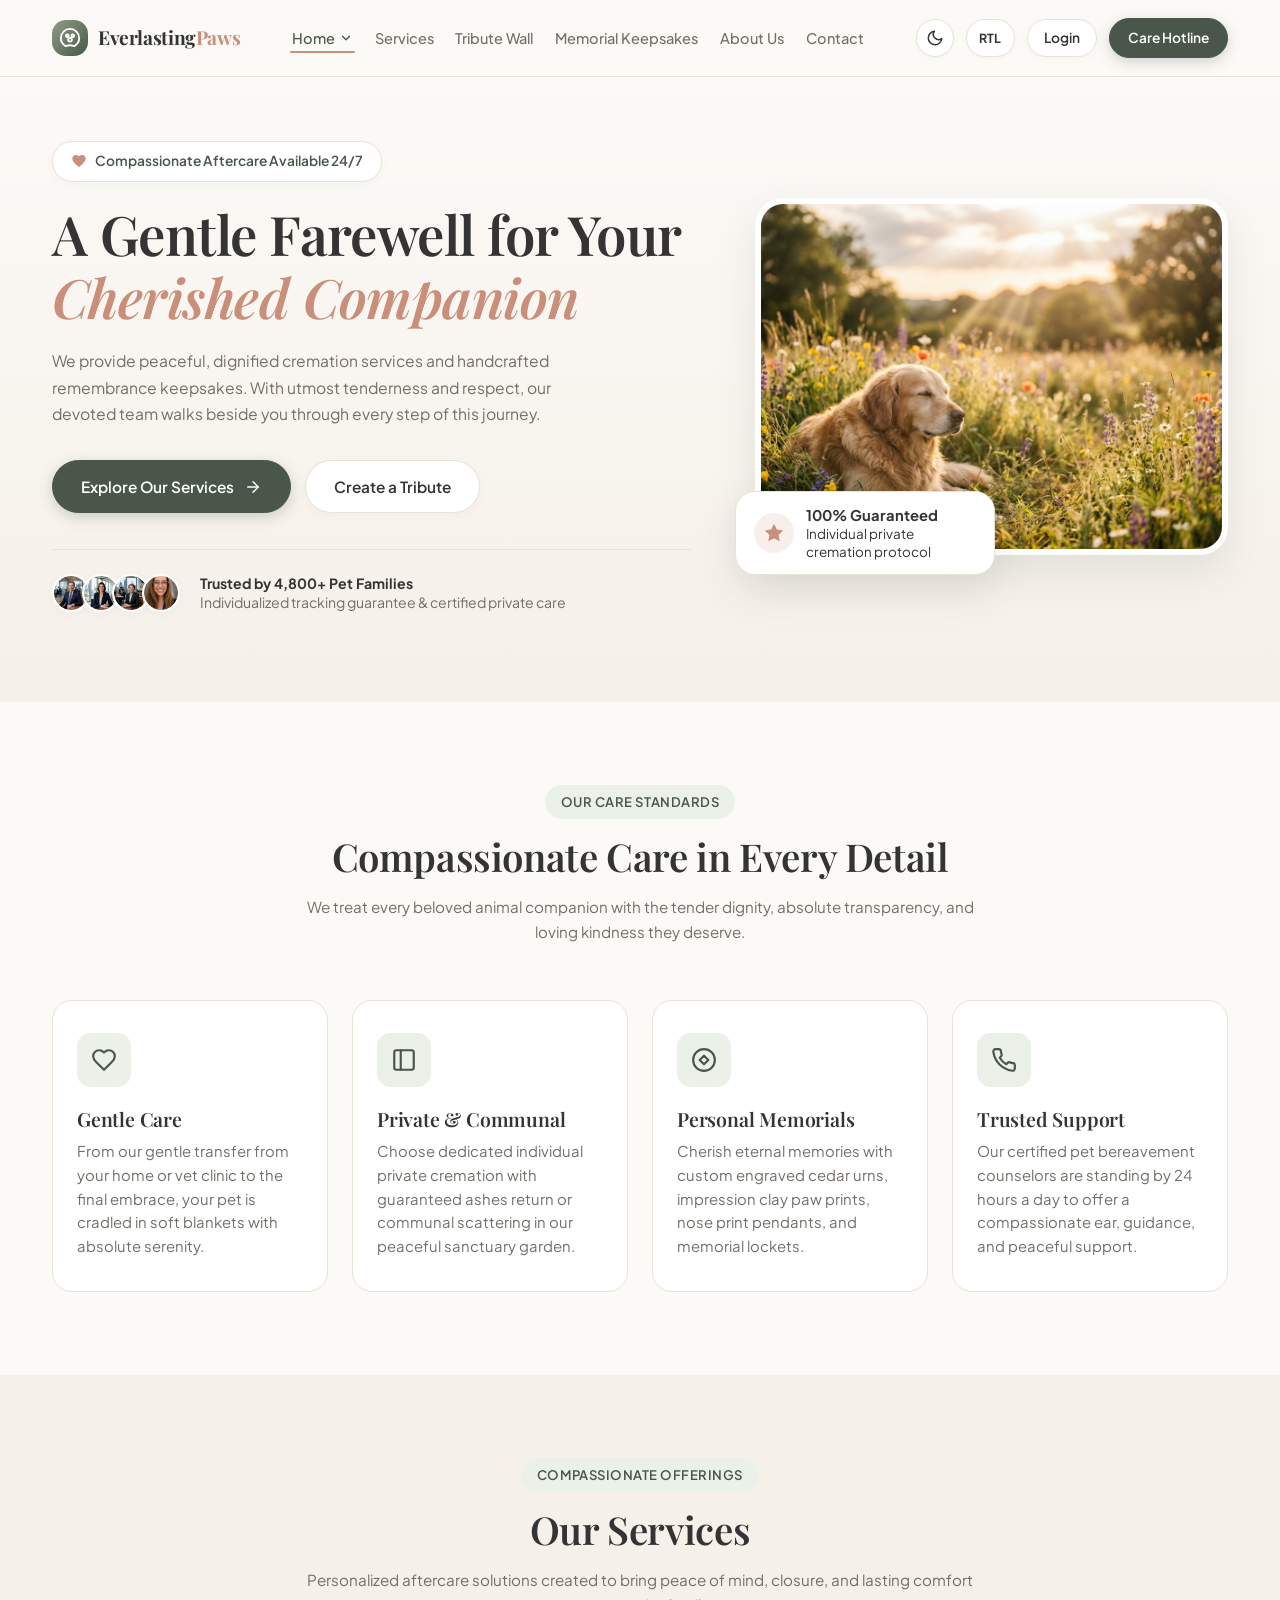
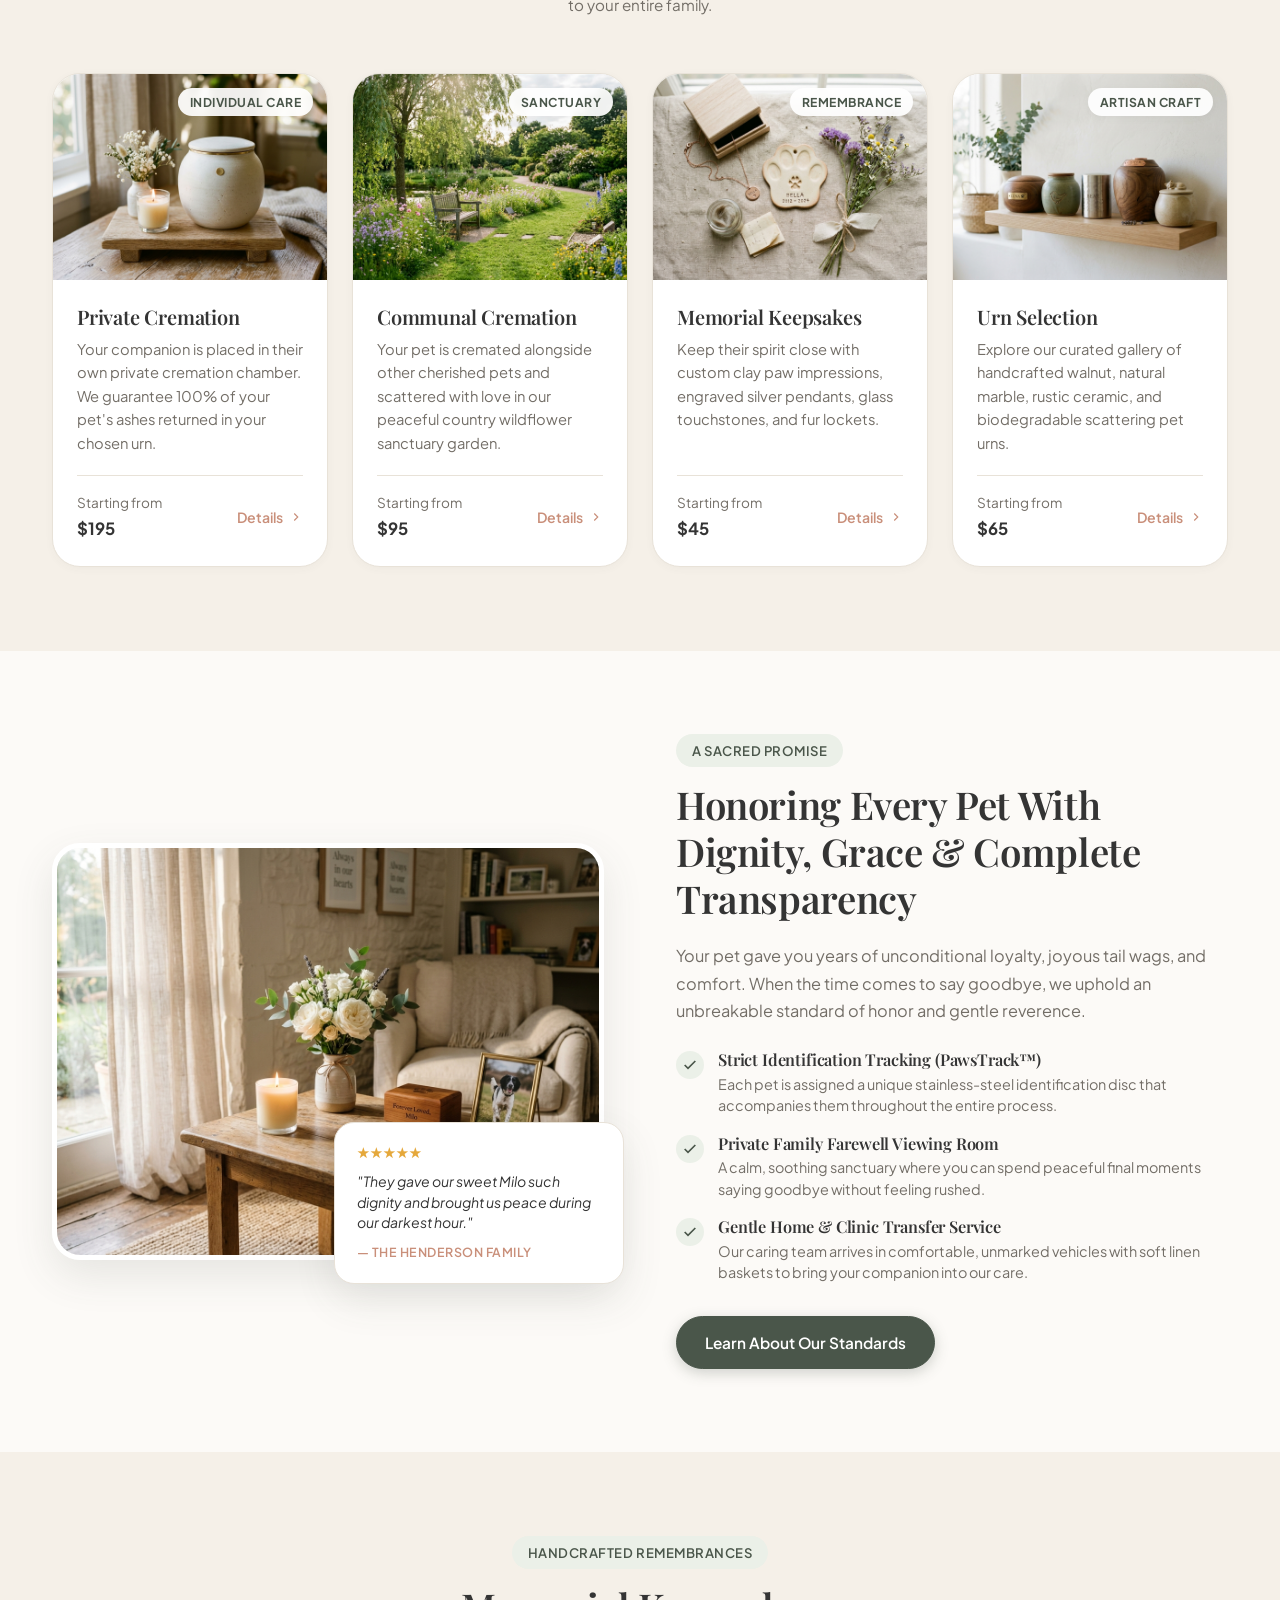
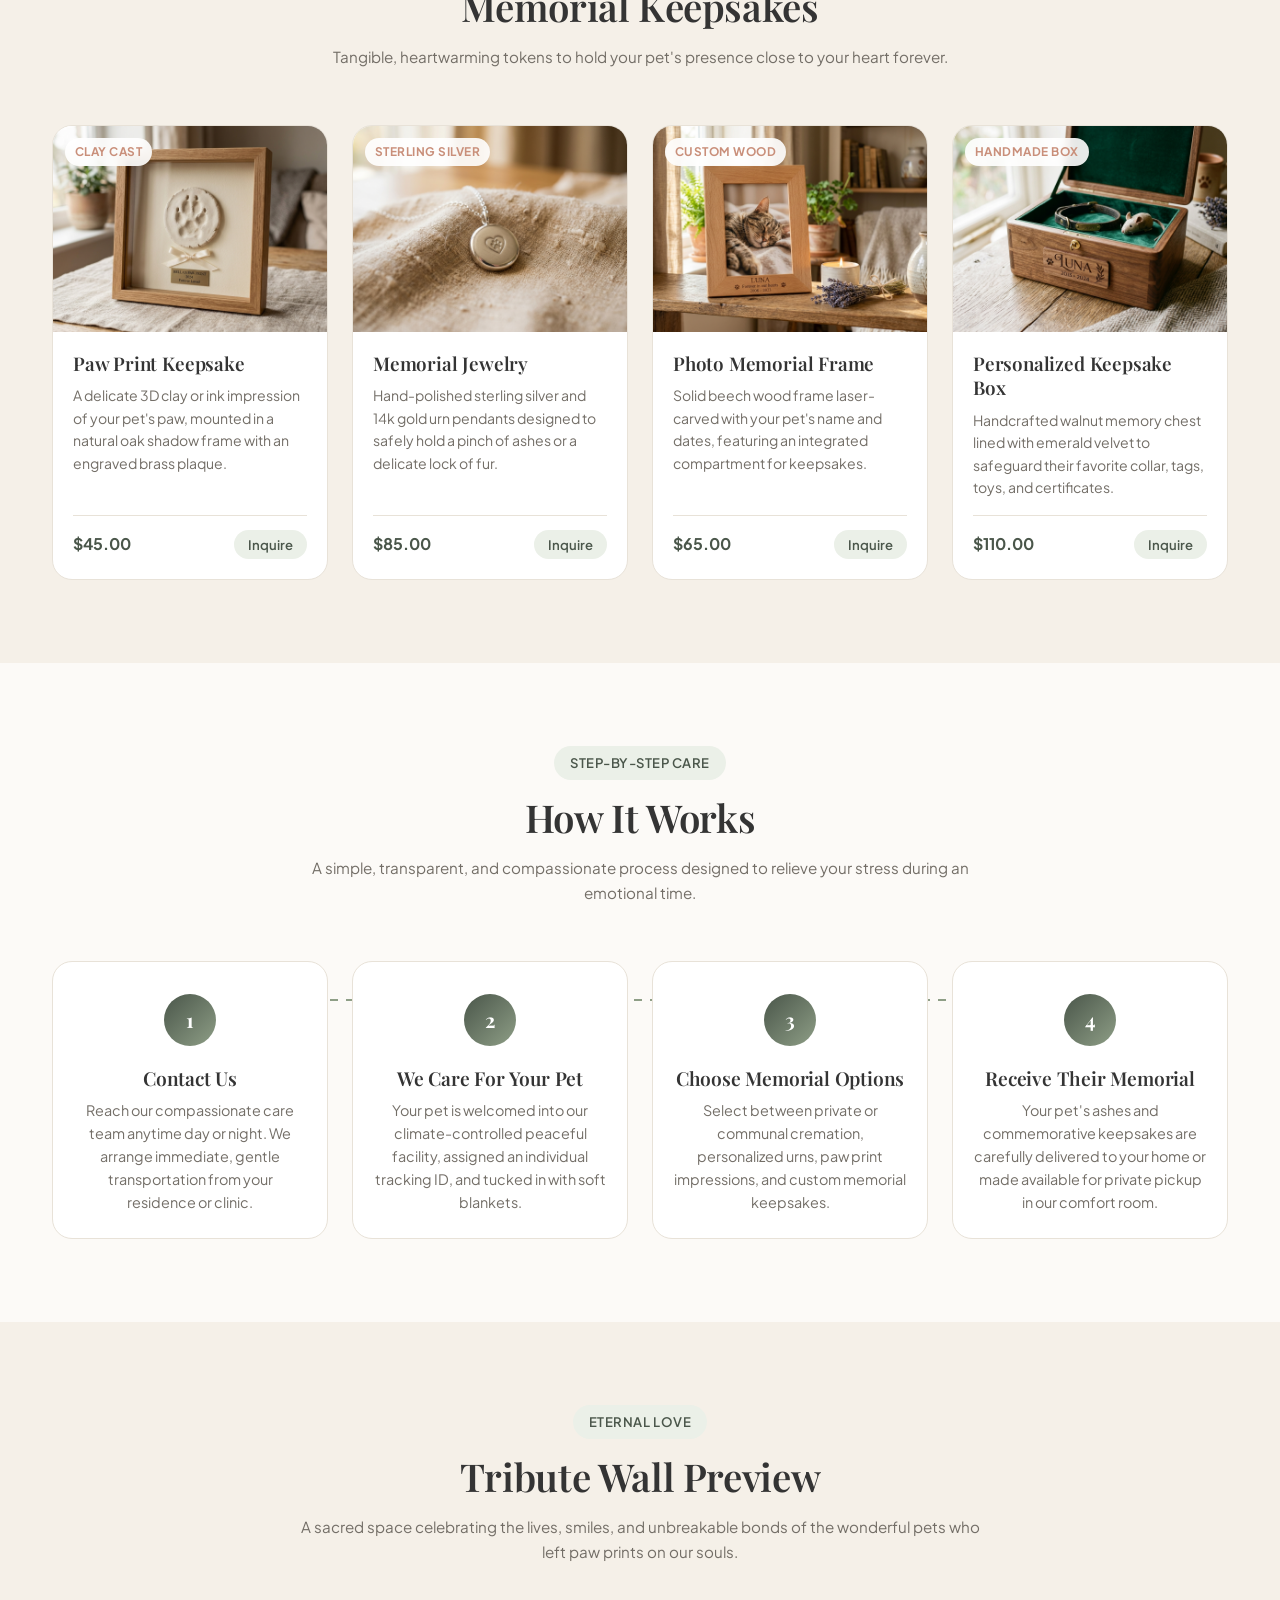
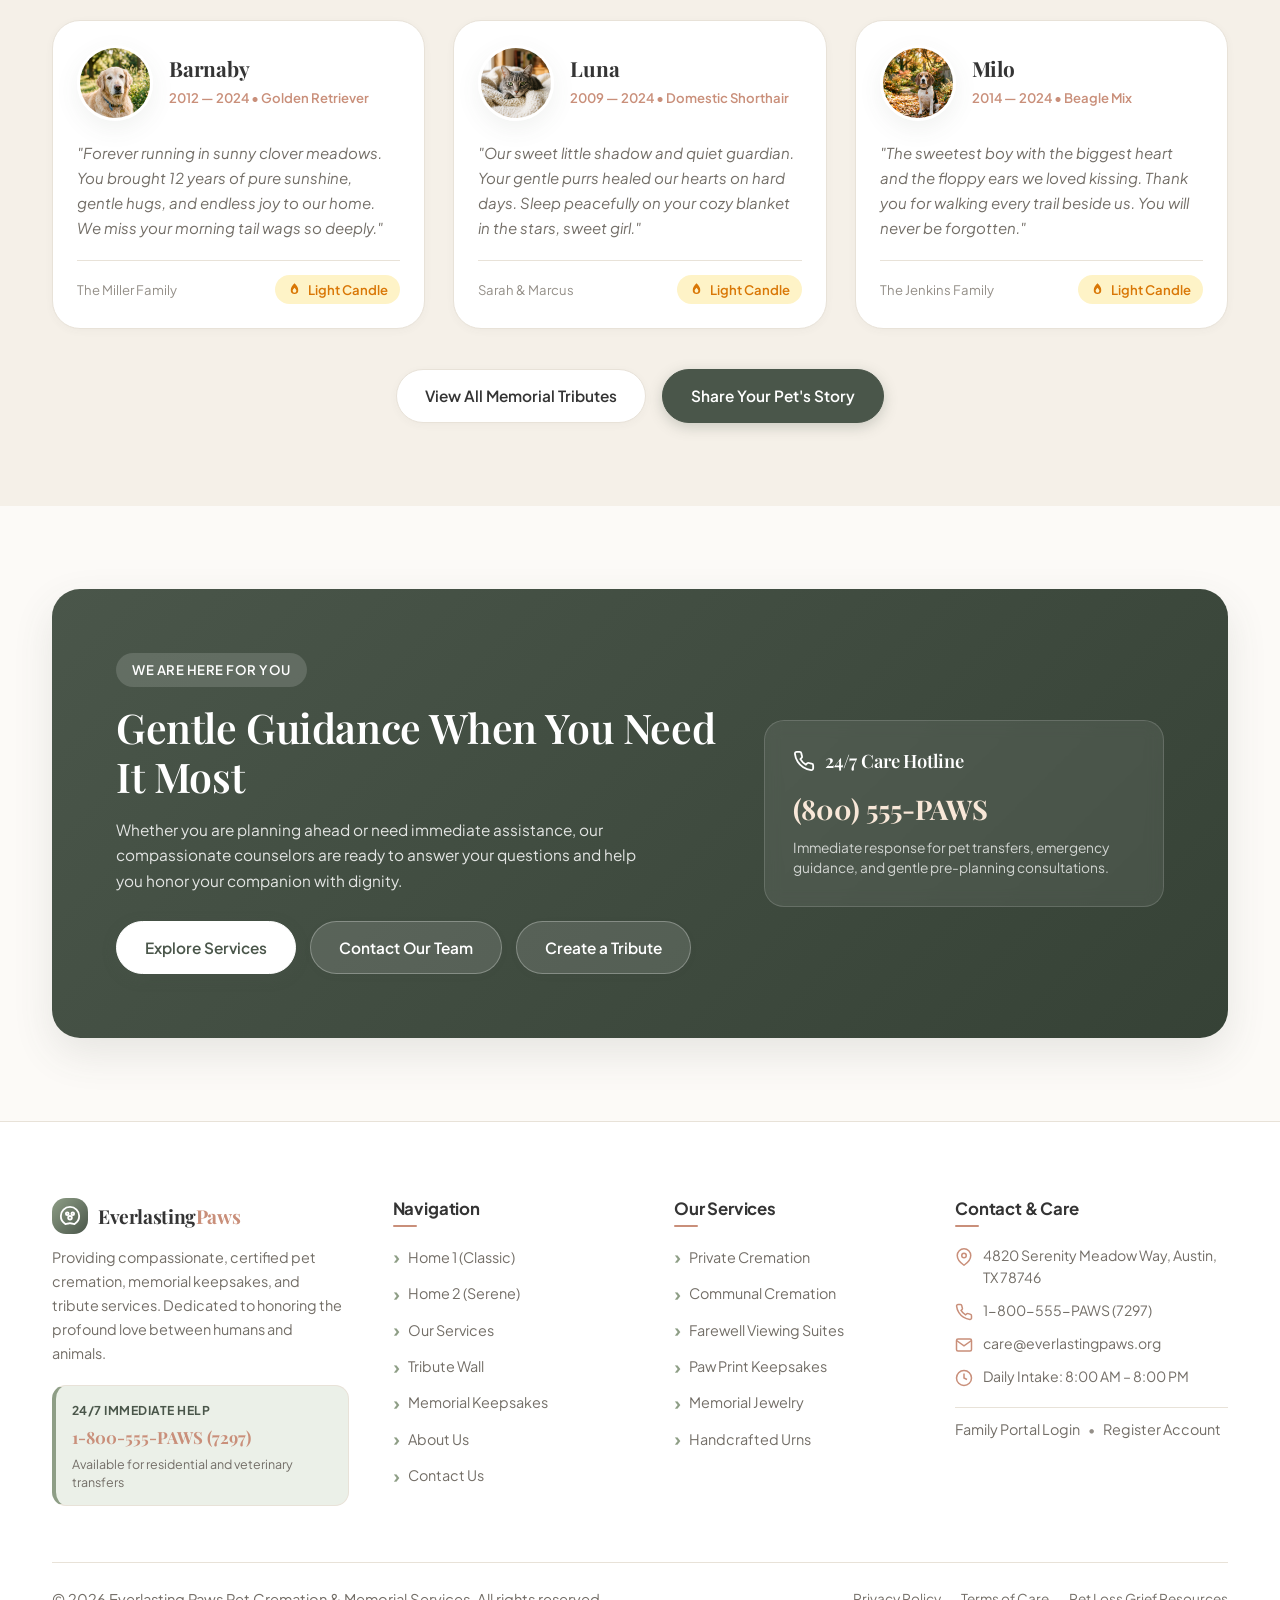
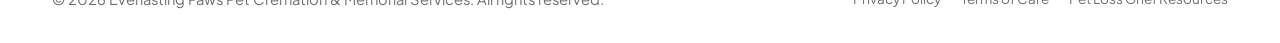
==== index.html @ b65874e4 "first commit" ====
<!DOCTYPE html>
<html lang="en" data-theme="light" dir="ltr">
<head>
  <meta charset="UTF-8">
  <meta name="viewport" content="width=device-width, initial-scale=1.0">
  <meta name="description" content="Everlasting Paws provides compassionate, dignified pet cremation, memorial keepsakes, and tribute services to honor your cherished companion.">
  <meta name="keywords" content="pet cremation, pet memorial, private pet cremation, pet urns, paw print keepsakes, pet tribute wall">
  <title>Everlasting Paws — Gentle Pet Cremation & Memorial Services</title>

  <!-- Google Fonts: Playfair Display & Plus Jakarta Sans -->
  <link rel="preconnect" href="https://fonts.googleapis.com">
  <link rel="preconnect" href="https://fonts.gstatic.com" crossorigin>
  <link href="https://fonts.googleapis.com/css2?family=Playfair+Display:ital,wght@0,500;0,600;0,700;1,400;1,600&family=Plus+Jakarta+Sans:wght@400;500;600;700&display=swap" rel="stylesheet">

  <!-- Core CSS & Responsive CSS -->
  <link rel="stylesheet" href="assets/css/style.css">
  <link rel="stylesheet" href="assets/css/responsive.css">
  <link rel="icon" type="image/svg+xml" href="assets/images/favicon.svg">
  <link rel="shortcut icon" href="assets/images/favicon.svg">
</head>
<body>
  <!-- Page Preloader -->
  <div class="page-preloader" id="pagePreloader" aria-hidden="true">
    <div class="preloader-content">
      <div class="preloader-icon-wrap">
        <svg class="preloader-paw" width="44" height="44" viewBox="0 0 24 24" fill="none" stroke="currentColor" stroke-width="1.8" stroke-linecap="round" stroke-linejoin="round">
          <path d="M12 2C6.5 2 2 6.5 2 12c0 3.5 1.8 6.6 4.6 8.4.4.3.9.4 1.4.3l3.5-.8c.3-.1.6-.1.9 0l3.5.8c.5.1 1 0 1.4-.3C20.2 18.6 22 15.5 22 12c0-5.5-4.5-10-10-10z"/>
          <path d="M9 11a1.5 1.5 0 1 0 0-3 1.5 1.5 0 0 0 0 3z" fill="currentColor"/>
          <path d="M15 11a1.5 1.5 0 1 0 0-3 1.5 1.5 0 0 0 0 3z" fill="currentColor"/>
          <path d="M12 16a2 2 0 1 0 0-4 2 2 0 0 0 0 4z" fill="currentColor"/>
        </svg>
        <div class="preloader-ring"></div>
      </div>
      <div class="preloader-text">Everlasting<span>Paws</span></div>
      <div class="preloader-line"></div>
    </div>
  </div>


  <!-- ===================================================================
       Site Header / Navigation
       =================================================================== -->
  <header class="site-header" id="siteHeader">
    <div class="container">
      <div class="header-inner">
        <!-- Logo -->
        <a href="index.html" class="brand-logo" id="mainLogo" aria-label="Everlasting Paws Home">
          <div class="brand-icon">
            <svg width="22" height="22" viewBox="0 0 24 24" fill="none" stroke="currentColor" stroke-width="2" stroke-linecap="round" stroke-linejoin="round">
              <path d="M12 2C6.5 2 2 6.5 2 12c0 3.5 1.8 6.6 4.6 8.4.4.3.9.4 1.4.3l3.5-.8c.3-.1.6-.1.9 0l3.5.8c.5.1 1 0 1.4-.3C20.2 18.6 22 15.5 22 12c0-5.5-4.5-10-10-10z"/>
              <path d="M9 11a1.5 1.5 0 1 0 0-3 1.5 1.5 0 0 0 0 3z"/>
              <path d="M15 11a1.5 1.5 0 1 0 0-3 1.5 1.5 0 0 0 0 3z"/>
              <path d="M12 16a2 2 0 1 0 0-4 2 2 0 0 0 0 4z"/>
            </svg>
          </div>
          <div class="brand-text">Everlasting<span>Paws</span></div>
        </a>

        <!-- Desktop Navigation -->
        <nav class="desktop-nav" aria-label="Main Navigation">
          <!-- Home Dropdown -->
          <div class="nav-dropdown" id="homeDropdown">
            <button class="nav-link dropdown-trigger active" aria-expanded="false" aria-haspopup="true" id="homeDropdownBtn">
              Home
              <svg class="chevron" width="14" height="14" viewBox="0 0 24 24" fill="none" stroke="currentColor" stroke-width="2.2" stroke-linecap="round" stroke-linejoin="round">
                <polyline points="6 9 12 15 18 9"></polyline>
              </svg>
            </button>
            <div class="dropdown-menu" aria-labelledby="homeDropdownBtn">
              <a href="index.html" class="dropdown-item active" id="navHome1">
                <span>Home 1 (Classic)</span>
                <span class="badge">Active</span>
              </a>
              <a href="home-2.html" class="dropdown-item" id="navHome2">
                <span>Home 2 (Serene)</span>
              </a>
            </div>
          </div>

          <a href="services.html" class="nav-link" id="navServices">Services</a>
          <a href="tribute-wall.html" class="nav-link" id="navTributes">Tribute Wall</a>
          <a href="memorial-keepsakes.html" class="nav-link" id="navKeepsakes">Memorial Keepsakes</a>
          <a href="about.html" class="nav-link" id="navAbout">About Us</a>
          <a href="contact.html" class="nav-link" id="navContact">Contact</a>
        </nav>

        <!-- Header Actions: Theme, RTL, CTA & Hamburger -->
        <div class="header-actions">
          <!-- Theme Toggle -->
          <button class="theme-toggle" id="themeToggleBtn" aria-label="Toggle light and dark mode" title="Toggle Theme">
            <svg class="theme-icon-moon" width="18" height="18" viewBox="0 0 24 24" fill="none" stroke="currentColor" stroke-width="2" stroke-linecap="round" stroke-linejoin="round">
              <path d="M21 12.79A9 9 0 1 1 11.21 3 7 7 0 0 0 21 12.79z"></path>
            </svg>
            <svg class="theme-icon-sun" width="18" height="18" viewBox="0 0 24 24" fill="none" stroke="currentColor" stroke-width="2" stroke-linecap="round" stroke-linejoin="round" style="display:none;">
              <circle cx="12" cy="12" r="5"></circle>
              <line x1="12" y1="1" x2="12" y2="3"></line>
              <line x1="12" y1="21" x2="12" y2="23"></line>
              <line x1="4.22" y1="4.22" x2="5.64" y2="5.64"></line>
              <line x1="18.36" y1="18.36" x2="19.78" y2="19.78"></line>
              <line x1="1" y1="12" x2="3" y2="12"></line>
              <line x1="21" y1="12" x2="23" y2="12"></line>
              <line x1="4.22" y1="19.78" x2="5.64" y2="18.36"></line>
              <line x1="18.36" y1="5.64" x2="19.78" y2="4.22"></line>
            </svg>
          </button>

          <!-- RTL / LTR Toggle -->
          <button class="rtl-toggle" id="rtlToggleBtn" aria-label="Toggle text direction" title="Toggle RTL/LTR">RTL</button>

          <!-- Login Button -->
          <a href="login.html" class="btn btn-secondary btn-sm" id="headerLoginBtn" style="padding: 7px 16px;">
            Login
          </a>

          <!-- Quick Consultation Action -->
          <a href="#contactModal" data-open-modal="contact" class="btn btn-primary btn-sm" id="headerConsultBtn">
            Care Hotline
          </a>

          <!-- Hamburger Button (Tablet & Mobile) -->
          <button class="menu-toggle" id="mobileMenuBtn" aria-label="Open Navigation Drawer">
            <svg width="22" height="22" viewBox="0 0 24 24" fill="none" stroke="currentColor" stroke-width="2" stroke-linecap="round" stroke-linejoin="round">
              <line x1="3" y1="12" x2="21" y2="12"></line>
              <line x1="3" y1="6" x2="21" y2="6"></line>
              <line x1="3" y1="18" x2="21" y2="18"></line>
            </svg>
          </button>
        </div>
      </div>
    </div>
  </header>

    <!-- Mobile & Tablet Navigation Drawer -->
  <div class="mobile-drawer-overlay" id="drawerOverlay">
    <div class="mobile-drawer" role="dialog" aria-modal="true" aria-label="Mobile Navigation">
      <div class="drawer-header">
        <a href="index.html" class="brand-logo">
          <div class="brand-icon">
            <svg width="22" height="22" viewBox="0 0 24 24" fill="none" stroke="currentColor" stroke-width="2" stroke-linecap="round" stroke-linejoin="round">
              <path d="M12 2C6.5 2 2 6.5 2 12c0 3.5 1.8 6.6 4.6 8.4.4.3.9.4 1.4.3l3.5-.8c.3-.1.6-.1.9 0l3.5.8c.5.1 1 0 1.4-.3C20.2 18.6 22 15.5 22 12c0-5.5-4.5-10-10-10z"/>
              <path d="M9 11a1.5 1.5 0 1 0 0-3 1.5 1.5 0 0 0 0 3z"/>
              <path d="M15 11a1.5 1.5 0 1 0 0-3 1.5 1.5 0 0 0 0 3z"/>
              <path d="M12 16a2 2 0 1 0 0-4 2 2 0 0 0 0 4z"/>
            </svg>
          </div>
          <div class="brand-text">Everlasting<span>Paws</span></div>
        </a>
        <button class="drawer-close" id="drawerCloseBtn" aria-label="Close menu">
          <svg width="20" height="20" viewBox="0 0 24 24" fill="none" stroke="currentColor" stroke-width="2">
            <line x1="18" y1="6" x2="6" y2="18"></line>
            <line x1="6" y1="6" x2="18" y2="18"></line>
          </svg>
        </button>
      </div>

      <nav class="drawer-nav">
        <div class="drawer-dropdown" id="drawerHomeDropdown">
          <button class="drawer-dropdown-btn active" id="drawerHomeDropdownBtn" aria-expanded="false" aria-haspopup="true">
            <span>Home Pages</span>
            <svg class="chevron" width="16" height="16" viewBox="0 0 24 24" fill="none" stroke="currentColor" stroke-width="2.2" stroke-linecap="round" stroke-linejoin="round">
              <polyline points="6 9 12 15 18 9"></polyline>
            </svg>
          </button>
          <div class="drawer-subnav">
            <a href="index.html" class="drawer-sublink active">• Home 1 (Classic)</a>
            <a href="home-2.html" class="drawer-sublink">• Home 2 (Serene)</a>
          </div>
        </div>
        <a href="services.html" class="drawer-link">Services</a>
        <a href="tribute-wall.html" class="drawer-link">Tribute Wall</a>
        <a href="memorial-keepsakes.html" class="drawer-link">Memorial Keepsakes</a>
        <a href="about.html" class="drawer-link">About Us</a>
        <a href="contact.html" class="drawer-link">Contact</a>
        <a href="login.html" class="drawer-link" style="border-top: 1px solid var(--surface-border); margin-top: 4px; padding-top: 14px;">Family Login</a>
        <a href="register.html" class="drawer-link">Create Account</a>
      </nav>

      <div class="drawer-footer">
        <a href="#contactModal" data-open-modal="contact" class="btn btn-primary" id="drawerConsultBtn" style="width: 100%;">
          Care Hotline
        </a>
        <div class="drawer-controls">
          <button class="drawer-theme-btn" id="drawerThemeToggle" aria-label="Toggle light and dark mode" title="Toggle Theme">
            <svg class="theme-icon-moon" width="18" height="18" viewBox="0 0 24 24" fill="none" stroke="currentColor" stroke-width="2" stroke-linecap="round" stroke-linejoin="round">
              <path d="M21 12.79A9 9 0 1 1 11.21 3 7 7 0 0 0 21 12.79z"></path>
            </svg>
            <svg class="theme-icon-sun" width="18" height="18" viewBox="0 0 24 24" fill="none" stroke="currentColor" stroke-width="2" stroke-linecap="round" stroke-linejoin="round" style="display:none;">
              <circle cx="12" cy="12" r="5"></circle>
              <line x1="12" y1="1" x2="12" y2="3"></line>
              <line x1="12" y1="21" x2="12" y2="23"></line>
              <line x1="4.22" y1="4.22" x2="5.64" y2="5.64"></line>
              <line x1="18.36" y1="18.36" x2="19.78" y2="19.78"></line>
              <line x1="1" y1="12" x2="3" y2="12"></line>
              <line x1="21" y1="12" x2="23" y2="12"></line>
              <line x1="4.22" y1="19.78" x2="5.64" y2="18.36"></line>
              <line x1="18.36" y1="5.64" x2="19.78" y2="4.22"></line>
            </svg>
            <span class="theme-text">Dark Mode</span>
          </button>
          <button class="rtl-toggle" id="drawerRtlToggle" aria-label="Toggle text direction">RTL</button>
        </div>
      </div>
    </div>
  </div>

  <main id="mainContent">

    <!-- ===================================================================
         SECTION 1: Comforting Hero
         =================================================================== -->
    <section class="hero-section" id="heroSection">
      <div class="container">
        <div class="hero-grid">
          <div class="hero-content">
            <div class="hero-badge" id="heroBadge">
              <svg width="16" height="16" viewBox="0 0 24 24" fill="currentColor">
                <path d="M12 21.35l-1.45-1.32C5.4 15.36 2 12.28 2 8.5 2 5.42 4.42 3 7.5 3c1.74 0 3.41.81 4.5 2.09C13.09 3.81 14.76 3 16.5 3 19.58 3 22 5.42 22 8.5c0 3.78-3.4 6.86-8.55 11.54L12 21.35z"/>
              </svg>
              Compassionate Aftercare Available 24/7
            </div>

            <h1 class="hero-title" id="heroTitle">
              A Gentle Farewell for Your <em>Cherished Companion</em>
            </h1>

            <p class="hero-text" id="heroText">
              We provide peaceful, dignified cremation services and handcrafted remembrance keepsakes. With utmost tenderness and respect, our devoted team walks beside you through every step of this journey.
            </p>

            <div class="hero-actions">
              <a href="services.html" class="btn btn-primary" id="heroExploreBtn">
                Explore Our Services
                <svg width="18" height="18" viewBox="0 0 24 24" fill="none" stroke="currentColor" stroke-width="2" stroke-linecap="round" stroke-linejoin="round">
                  <line x1="5" y1="12" x2="19" y2="12"></line>
                  <polyline points="12 5 19 12 12 19"></polyline>
                </svg>
              </a>
              <a href="tribute-wall.html" class="btn btn-secondary" id="heroTributeBtn">
                Create a Tribute
              </a>
            </div>

            <div class="hero-trust-bar">
              <div class="trust-avatars">
                <div class="trust-avatar"><img src="assets/images/avatars/avatar-1.jpg" alt="Pet Parent" width="38" height="38"></div>
                <div class="trust-avatar"><img src="assets/images/avatars/avatar-2.jpg" alt="Pet Parent" width="38" height="38"></div>
                <div class="trust-avatar"><img src="assets/images/avatars/avatar-3.jpg" alt="Pet Parent" width="38" height="38"></div>
                <div class="trust-avatar"><img src="assets/images/avatars/avatar-4.jpg" alt="Pet Parent" width="38" height="38"></div>
              </div>
              <div class="trust-info">
                <strong>Trusted by 4,800+ Pet Families</strong>
                <span>Individualized tracking guarantee &amp; certified private care</span>
              </div>
            </div>
          </div>

          <div class="hero-media-wrapper">
            <div class="hero-image-card">
              <img src="assets/images/hero-pet-memorial.jpg" alt="A peaceful golden retriever resting in a sunlit meadow of wildflowers" width="800" height="600" id="heroImage" loading="eager">
            </div>
            <div class="hero-floating-card">
              <div class="floating-icon">
                <svg width="22" height="22" viewBox="0 0 24 24" fill="currentColor">
                  <path d="M12 2L15.09 8.26L22 9.27L17 14.14L18.18 21.02L12 17.77L5.82 21.02L7 14.14L2 9.27L8.91 8.26L12 2Z"/>
                </svg>
              </div>
              <div class="floating-text">
                <strong>100% Guaranteed</strong>
                <span>Individual private cremation protocol</span>
              </div>
            </div>
          </div>
        </div>
      </div>
    </section>

    <!-- ===================================================================
         SECTION 2: Compassionate Care (4 Benefit Cards)
         =================================================================== -->
    <section class="care-section section-padding" id="careSection">
      <div class="container">
        <div class="section-header">
          <span class="section-tag">Our Care Standards</span>
          <h2 class="section-title">Compassionate Care in Every Detail</h2>
          <p class="section-desc">
            We treat every beloved animal companion with the tender dignity, absolute transparency, and loving kindness they deserve.
          </p>
        </div>

        <div class="care-grid">
          <!-- Card 1 -->
          <div class="care-card" id="careCard1">
            <div class="care-icon-box">
              <svg width="26" height="26" viewBox="0 0 24 24" fill="none" stroke="currentColor" stroke-width="2" stroke-linecap="round" stroke-linejoin="round">
                <path d="M19 14c1.49-1.46 3-3.21 3-5.5A5.5 5.5 0 0 0 16.5 3c-1.76 0-3 .5-4.5 2-1.5-1.5-2.74-2-4.5-2A5.5 5.5 0 0 0 2 8.5c0 2.3 1.5 4.05 3 5.5l7 7Z"></path>
              </svg>
            </div>
            <h3 class="care-card-title">Gentle Care</h3>
            <p class="care-card-text clamp-4">
              From our gentle transfer from your home or vet clinic to the final embrace, your pet is cradled in soft blankets with absolute serenity.
            </p>
          </div>

          <!-- Card 2 -->
          <div class="care-card" id="careCard2">
            <div class="care-icon-box">
              <svg width="26" height="26" viewBox="0 0 24 24" fill="none" stroke="currentColor" stroke-width="2" stroke-linecap="round" stroke-linejoin="round">
                <rect x="3" y="3" width="18" height="18" rx="2" ry="2"></rect>
                <line x1="9" y1="3" x2="9" y2="21"></line>
              </svg>
            </div>
            <h3 class="care-card-title">Private & Communal </h3>
            <p class="care-card-text clamp-4">
              Choose dedicated individual private cremation with guaranteed ashes return or communal scattering in our peaceful sanctuary garden.
            </p>
          </div>

          <!-- Card 3 -->
          <div class="care-card" id="careCard3">
            <div class="care-icon-box">
              <svg width="26" height="26" viewBox="0 0 24 24" fill="none" stroke="currentColor" stroke-width="2" stroke-linecap="round" stroke-linejoin="round">
                <circle cx="12" cy="12" r="10"></circle>
                <polygon points="12 8 8 12 12 16 16 12 12 8"></polygon>
              </svg>
            </div>
            <h3 class="care-card-title">Personal Memorials</h3>
            <p class="care-card-text clamp-4">
              Cherish eternal memories with custom engraved cedar urns, impression clay paw prints, nose print pendants, and memorial lockets.
            </p>
          </div>

          <!-- Card 4 -->
          <div class="care-card" id="careCard4">
            <div class="care-icon-box">
              <svg width="26" height="26" viewBox="0 0 24 24" fill="none" stroke="currentColor" stroke-width="2" stroke-linecap="round" stroke-linejoin="round">
                <path d="M22 16.92v3a2 2 0 0 1-2.18 2 19.79 19.79 0 0 1-8.63-3.07 19.5 19.5 0 0 1-6-6 19.79 19.79 0 0 1-3.07-8.67A2 2 0 0 1 4.11 2h3a2 2 0 0 1 2 1.72 12.84 12.84 0 0 0 .7 2.81 2 2 0 0 1-.45 2.11L8.09 9.91a16 16 0 0 0 6 6l1.27-1.27a2 2 0 0 1 2.11-.45 12.84 12.84 0 0 0 2.81.7A2 2 0 0 1 22 16.92z"></path>
              </svg>
            </div>
            <h3 class="care-card-title">Trusted Support</h3>
            <p class="care-card-text clamp-4">
              Our certified pet bereavement counselors are standing by 24 hours a day to offer a compassionate ear, guidance, and peaceful support.
            </p>
          </div>
        </div>
      </div>
    </section>

    <!-- ===================================================================
         SECTION 3: Our Services (4 Cards)
         =================================================================== -->
    <section class="services-section section-padding" id="services">
      <div class="container">
        <div class="section-header">
          <span class="section-tag">Compassionate Offerings</span>
          <h2 class="section-title">Our Services</h2>
          <p class="section-desc">
            Personalized aftercare solutions created to bring peace of mind, closure, and lasting comfort to your entire family.
          </p>
        </div>

        <div class="services-grid">
          <!-- Service 1: Private Cremation -->
          <div class="service-card" id="serviceCard1">
            <div class="service-image-wrap">
              <img src="assets/images/service-private-cremation.jpg" alt="Artisan ceramic urn with gentle candle glow" width="600" height="450" loading="lazy">
              <span class="service-badge">Individual Care</span>
            </div>
            <div class="service-body">
              <h3 class="service-title">Private Cremation</h3>
              <p class="service-desc clamp-3">
                Your companion is placed in their own private cremation chamber. We guarantee 100% of your pet's ashes returned in your chosen urn.
              </p>
              <div class="service-footer">
                <div class="service-price">
                  Starting from <span>$195</span>
                </div>
                <a href="services.html#private" class="service-link" aria-label="Learn more about Private Cremation">
                  Details
                  <svg width="14" height="14" viewBox="0 0 24 24" fill="none" stroke="currentColor" stroke-width="2">
                    <polyline points="9 18 15 12 9 6"></polyline>
                  </svg>
                </a>
              </div>
            </div>
          </div>

          <!-- Service 2: Communal Cremation -->
          <div class="service-card" id="serviceCard2">
            <div class="service-image-wrap">
              <img src="assets/images/service-communal-garden.jpg" alt="Tranquil memorial scatter garden with bench and wildflowers" width="600" height="450" loading="lazy">
              <span class="service-badge">Sanctuary</span>
            </div>
            <div class="service-body">
              <h3 class="service-title">Communal Cremation</h3>
              <p class="service-desc clamp-3">
                Your pet is cremated alongside other cherished pets and scattered with love in our peaceful country wildflower sanctuary garden.
              </p>
              <div class="service-footer">
                <div class="service-price">
                  Starting from <span>$95</span>
                </div>
                <a href="services.html#communal" class="service-link" aria-label="Learn more about Communal Cremation">
                  Details
                  <svg width="14" height="14" viewBox="0 0 24 24" fill="none" stroke="currentColor" stroke-width="2">
                    <polyline points="9 18 15 12 9 6"></polyline>
                  </svg>
                </a>
              </div>
            </div>
          </div>

          <!-- Service 3: Memorial Keepsakes -->
          <div class="service-card" id="serviceCard3">
            <div class="service-image-wrap">
              <img src="assets/images/service-keepsakes.jpg" alt="Pet memorial keepsakes including paw print ornament and pendant" width="600" height="450" loading="lazy">
              <span class="service-badge">Remembrance</span>
            </div>
            <div class="service-body">
              <h3 class="service-title">Memorial Keepsakes</h3>
              <p class="service-desc clamp-3">
                Keep their spirit close with custom clay paw impressions, engraved silver pendants, glass touchstones, and fur lockets.
              </p>
              <div class="service-footer">
                <div class="service-price">
                  Starting from <span>$45</span>
                </div>
                <a href="services.html#keepsakes" class="service-link" aria-label="Learn more about Memorial Keepsakes">
                  Details
                  <svg width="14" height="14" viewBox="0 0 24 24" fill="none" stroke="currentColor" stroke-width="2">
                    <polyline points="9 18 15 12 9 6"></polyline>
                  </svg>
                </a>
              </div>
            </div>
          </div>

          <!-- Service 4: Urn Selection -->
          <div class="service-card" id="serviceCard4">
            <div class="service-image-wrap">
              <img src="assets/images/service-urn-collection.jpg" alt="Handcrafted artisan pet memorial urns on wooden shelf" width="600" height="450" loading="lazy">
              <span class="service-badge">Artisan Craft</span>
            </div>
            <div class="service-body">
              <h3 class="service-title">Urn Selection</h3>
              <p class="service-desc clamp-3">
                Explore our curated gallery of handcrafted walnut, natural marble, rustic ceramic, and biodegradable scattering pet urns.
              </p>
              <div class="service-footer">
                <div class="service-price">
                  Starting from <span>$65</span>
                </div>
                <a href="services.html#urns" class="service-link" aria-label="Learn more about Urn Selection">
                  Details
                  <svg width="14" height="14" viewBox="0 0 24 24" fill="none" stroke="currentColor" stroke-width="2">
                    <polyline points="9 18 15 12 9 6"></polyline>
                  </svg>
                </a>
              </div>
            </div>
          </div>
        </div>
      </div>
    </section>

    <!-- ===================================================================
         SECTION 4: Honoring Their Memory (Split Image / Content)
         =================================================================== -->
    <section class="honoring-section section-padding" id="honoringSection">
      <div class="container">
        <div class="split-grid">
          <div class="split-media-wrapper">
            <div class="split-image-card">
              <img src="assets/images/honoring-companion.jpg" alt="Peaceful pet memorial sanctuary room with candle and flowers" width="800" height="600" loading="lazy">
            </div>
            <div class="split-quote-badge">
              <div class="quote-stars">★★★★★</div>
              <p class="quote-text">"They gave our sweet Milo such dignity and brought us peace during our darkest hour."</p>
              <span class="quote-author">— The Henderson Family</span>
            </div>
          </div>

          <div class="split-content">
            <span class="section-tag">A Sacred Promise</span>
            <h2 class="split-title">Honoring Every Pet With Dignity, Grace & Complete Transparency</h2>
            <p class="split-desc">
              Your pet gave you years of unconditional loyalty, joyous tail wags, and comfort. When the time comes to say goodbye, we uphold an unbreakable standard of honor and gentle reverence.
            </p>

            <div class="feature-list">
              <div class="feature-item">
                <div class="feature-icon-bullet">
                  <svg width="16" height="16" viewBox="0 0 24 24" fill="none" stroke="currentColor" stroke-width="2.5">
                    <polyline points="20 6 9 17 4 12"></polyline>
                  </svg>
                </div>
                <div>
                  <h4>Strict Identification Tracking (PawsTrack™)</h4>
                  <p>Each pet is assigned a unique stainless-steel identification disc that accompanies them throughout the entire process.</p>
                </div>
              </div>

              <div class="feature-item">
                <div class="feature-icon-bullet">
                  <svg width="16" height="16" viewBox="0 0 24 24" fill="none" stroke="currentColor" stroke-width="2.5">
                    <polyline points="20 6 9 17 4 12"></polyline>
                  </svg>
                </div>
                <div>
                  <h4>Private Family Farewell Viewing Room</h4>
                  <p>A calm, soothing sanctuary where you can spend peaceful final moments saying goodbye without feeling rushed.</p>
                </div>
              </div>

              <div class="feature-item">
                <div class="feature-icon-bullet">
                  <svg width="16" height="16" viewBox="0 0 24 24" fill="none" stroke="currentColor" stroke-width="2.5">
                    <polyline points="20 6 9 17 4 12"></polyline>
                  </svg>
                </div>
                <div>
                  <h4>Gentle Home & Clinic Transfer Service</h4>
                  <p>Our caring team arrives in comfortable, unmarked vehicles with soft linen baskets to bring your companion into our care.</p>
                </div>
              </div>
            </div>

            <div>
              <a href="about.html" class="btn btn-primary" id="honoringReadMoreBtn">
                Learn About Our Standards
              </a>
            </div>
          </div>
        </div>
      </div>
    </section>

    <!-- ===================================================================
         SECTION 5: Memorial Keepsakes (4 Items)
         =================================================================== -->
    <section class="keepsakes-section section-padding" id="keepsakesSection">
      <div class="container">
        <div class="section-header">
          <span class="section-tag">Handcrafted Remembrances</span>
          <h2 class="section-title">Memorial Keepsakes</h2>
          <p class="section-desc">
            Tangible, heartwarming tokens to hold your pet's presence close to your heart forever.
          </p>
        </div>

        <div class="keepsakes-grid">
          <!-- Keepsake 1 -->
          <div class="keepsake-card" id="keepsakeCard1">
            <div class="keepsake-media">
              <img src="assets/images/keepsake-paw-print.jpg" alt="Artisan clay paw print impression shadow box" width="600" height="450" loading="lazy">
              <span class="keepsake-tag">Clay Cast</span>
            </div>
            <div class="keepsake-body">
              <h3 class="keepsake-title">Paw Print Keepsake</h3>
              <p class="keepsake-desc clamp-3">
                A delicate 3D clay or ink impression of your pet's paw, mounted in a natural oak shadow frame with an engraved brass plaque.
              </p>
              <div class="keepsake-footer">
                <span class="keepsake-price">$45.00</span>
                <button class="btn-keepsake-order" data-open-modal="contact">Inquire</button>
              </div>
            </div>
          </div>

          <!-- Keepsake 2 -->
          <div class="keepsake-card" id="keepsakeCard2">
            <div class="keepsake-media">
              <img src="assets/images/keepsake-memorial-jewelry.jpg" alt="Sterling silver pet urn pendant necklace" width="600" height="450" loading="lazy">
              <span class="keepsake-tag">Sterling Silver</span>
            </div>
            <div class="keepsake-body">
              <h3 class="keepsake-title">Memorial Jewelry</h3>
              <p class="keepsake-desc clamp-3">
                Hand-polished sterling silver and 14k gold urn pendants designed to safely hold a pinch of ashes or a delicate lock of fur.
              </p>
              <div class="keepsake-footer">
                <span class="keepsake-price">$85.00</span>
                <button class="btn-keepsake-order" data-open-modal="contact">Inquire</button>
              </div>
            </div>
          </div>

          <!-- Keepsake 3 -->
          <div class="keepsake-card" id="keepsakeCard3">
            <div class="keepsake-media">
              <img src="assets/images/keepsake-photo-memorial.jpg" alt="Beech wood engraved photo memorial frame" width="600" height="450" loading="lazy">
              <span class="keepsake-tag">Custom Wood</span>
            </div>
            <div class="keepsake-body">
              <h3 class="keepsake-title">Photo Memorial Frame</h3>
              <p class="keepsake-desc clamp-3">
                Solid beech wood frame laser-carved with your pet's name and dates, featuring an integrated compartment for keepsakes.
              </p>
              <div class="keepsake-footer">
                <span class="keepsake-price">$65.00</span>
                <button class="btn-keepsake-order" data-open-modal="contact">Inquire</button>
              </div>
            </div>
          </div>

          <!-- Keepsake 4 -->
          <div class="keepsake-card" id="keepsakeCard4">
            <div class="keepsake-media">
              <img src="assets/images/keepsake-memory-box.jpg" alt="Handcrafted walnut memory box with green velvet lining" width="600" height="450" loading="lazy">
              <span class="keepsake-tag">Handmade Box</span>
            </div>
            <div class="keepsake-body">
              <h3 class="keepsake-title">Personalized Keepsake Box</h3>
              <p class="keepsake-desc clamp-3">
                Handcrafted walnut memory chest lined with emerald velvet to safeguard their favorite collar, tags, toys, and certificates.
              </p>
              <div class="keepsake-footer">
                <span class="keepsake-price">$110.00</span>
                <button class="btn-keepsake-order" data-open-modal="contact">Inquire</button>
              </div>
            </div>
          </div>
        </div>
      </div>
    </section>

    <!-- ===================================================================
         SECTION 6: How It Works (Simple 4-Step Process)
         =================================================================== -->
    <section class="process-section section-padding" id="processSection">
      <div class="container">
        <div class="section-header">
          <span class="section-tag">Step-by-Step Care</span>
          <h2 class="section-title">How It Works</h2>
          <p class="section-desc">
            A simple, transparent, and compassionate process designed to relieve your stress during an emotional time.
          </p>
        </div>

        <div class="process-grid">
          <!-- Step 1 -->
          <div class="step-card" id="stepCard1">
            <div class="step-number">1</div>
            <h3 class="step-title">Contact Us</h3>
            <p class="step-desc clamp-4">
              Reach our compassionate care team anytime day or night. We arrange immediate, gentle transportation from your residence or clinic.
            </p>
          </div>

          <!-- Step 2 -->
          <div class="step-card" id="stepCard2">
            <div class="step-number">2</div>
            <h3 class="step-title">We Care For Your Pet</h3>
            <p class="step-desc clamp-4">
              Your pet is welcomed into our climate-controlled peaceful facility, assigned an individual tracking ID, and tucked in with soft blankets.
            </p>
          </div>

          <!-- Step 3 -->
          <div class="step-card" id="stepCard3">
            <div class="step-number">3</div>
            <h3 class="step-title">Choose Memorial Options</h3>
            <p class="step-desc clamp-4">
              Select between private or communal cremation, personalized urns, paw print impressions, and custom memorial keepsakes.
            </p>
          </div>

          <!-- Step 4 -->
          <div class="step-card" id="stepCard4">
            <div class="step-number">4</div>
            <h3 class="step-title">Receive Their Memorial</h3>
            <p class="step-desc clamp-4">
              Your pet's ashes and commemorative keepsakes are carefully delivered to your home or made available for private pickup in our comfort room.
            </p>
          </div>
        </div>
      </div>
    </section>

    <!-- ===================================================================
         SECTION 7: Tribute Wall Preview (Respectful Preview)
         =================================================================== -->
    <section class="tributes-section section-padding" id="tributesSection">
      <div class="container">
        <div class="section-header">
          <span class="section-tag">Eternal Love</span>
          <h2 class="section-title">Tribute Wall Preview</h2>
          <p class="section-desc">
            A sacred space celebrating the lives, smiles, and unbreakable bonds of the wonderful pets who left paw prints on our souls.
          </p>
        </div>

        <div class="tributes-grid">
          <!-- Tribute 1: Barnaby -->
          <div class="tribute-card" id="tribute1">
            <div class="tribute-header">
              <div class="tribute-avatar-wrap">
                <img src="assets/images/tribute-barnaby.jpg" alt="Smiling Golden Retriever named Barnaby" width="150" height="150" loading="lazy">
              </div>
              <div class="tribute-meta">
                <h3 class="tribute-name">Barnaby</h3>
                <span class="tribute-years">2012 — 2024 • Golden Retriever</span>
              </div>
            </div>
            <div class="tribute-body">
              <p class="tribute-quote clamp-4">
                "Forever running in sunny clover meadows. You brought 12 years of pure sunshine, gentle hugs, and endless joy to our home. We miss your morning tail wags so deeply."
              </p>
              <div class="tribute-footer">
                <span class="tribute-family">The Miller Family</span>
                <button class="candle-btn" data-pet="Barnaby" aria-label="Light a candle for Barnaby">
                  <svg width="15" height="15" viewBox="0 0 24 24" fill="currentColor">
                    <path d="M12 2C8 6 6 9 6 13a6 6 0 0 0 12 0c0-4-2-7-6-11zm0 15a3 3 0 0 1-3-3c0-1.5 1-3 3-5 2 2 3 3.5 3 5a3 3 0 0 1-3 3z"/>
                  </svg>
                  Light Candle
                </button>
              </div>
            </div>
          </div>

          <!-- Tribute 2: Luna -->
          <div class="tribute-card" id="tribute2">
            <div class="tribute-header">
              <div class="tribute-avatar-wrap">
                <img src="assets/images/tribute-luna.jpg" alt="Grey tabby cat named Luna resting peacefully" width="150" height="150" loading="lazy">
              </div>
              <div class="tribute-meta">
                <h3 class="tribute-name">Luna</h3>
                <span class="tribute-years">2009 — 2024 • Domestic Shorthair</span>
              </div>
            </div>
            <div class="tribute-body">
              <p class="tribute-quote clamp-4">
                "Our sweet little shadow and quiet guardian. Your gentle purrs healed our hearts on hard days. Sleep peacefully on your cozy blanket in the stars, sweet girl."
              </p>
              <div class="tribute-footer">
                <span class="tribute-family">Sarah & Marcus</span>
                <button class="candle-btn" data-pet="Luna" aria-label="Light a candle for Luna">
                  <svg width="15" height="15" viewBox="0 0 24 24" fill="currentColor">
                    <path d="M12 2C8 6 6 9 6 13a6 6 0 0 0 12 0c0-4-2-7-6-11zm0 15a3 3 0 0 1-3-3c0-1.5 1-3 3-5 2 2 3 3.5 3 5a3 3 0 0 1-3 3z"/>
                  </svg>
                  Light Candle
                </button>
              </div>
            </div>
          </div>

          <!-- Tribute 3: Milo -->
          <div class="tribute-card" id="tribute3">
            <div class="tribute-header">
              <div class="tribute-avatar-wrap">
                <img src="assets/images/tribute-milo.jpg" alt="Sweet Beagle named Milo in autumn leaves" width="150" height="150" loading="lazy">
              </div>
              <div class="tribute-meta">
                <h3 class="tribute-name">Milo</h3>
                <span class="tribute-years">2014 — 2024 • Beagle Mix</span>
              </div>
            </div>
            <div class="tribute-body">
              <p class="tribute-quote clamp-4">
                "The sweetest boy with the biggest heart and the floppy ears we loved kissing. Thank you for walking every trail beside us. You will never be forgotten."
              </p>
              <div class="tribute-footer">
                <span class="tribute-family">The Jenkins Family</span>
                <button class="candle-btn" data-pet="Milo" aria-label="Light a candle for Milo">
                  <svg width="15" height="15" viewBox="0 0 24 24" fill="currentColor">
                    <path d="M12 2C8 6 6 9 6 13a6 6 0 0 0 12 0c0-4-2-7-6-11zm0 15a3 3 0 0 1-3-3c0-1.5 1-3 3-5 2 2 3 3.5 3 5a3 3 0 0 1-3 3z"/>
                  </svg>
                  Light Candle
                </button>
              </div>
            </div>
          </div>
        </div>

        <div class="tributes-action-row">
          <a href="tribute-wall.html" class="btn btn-secondary" id="viewAllTributesBtn">
            View All Memorial Tributes
          </a>
          <a href="tribute-wall.html#create" class="btn btn-primary" id="shareTributeBtn">
            Share Your Pet's Story
          </a>
        </div>
      </div>
    </section>

    <!-- ===================================================================
         SECTION 8: Final Comforting CTA
         =================================================================== -->
    <section class="cta-section section-padding" id="ctaSection">
      <div class="container">
        <div class="cta-box">
          <div class="cta-content">
            <span class="cta-badge">We Are Here For You</span>
            <h2 class="cta-title">Gentle Guidance When You Need It Most</h2>
            <p class="cta-text">
              Whether you are planning ahead or need immediate assistance, our compassionate counselors are ready to answer your questions and help you honor your companion with dignity.
            </p>
            <div class="cta-actions">
              <a href="services.html" class="btn btn-primary" id="ctaServicesBtn">
                Explore Services
              </a>
              <a href="contact.html" class="btn btn-secondary" id="ctaContactBtn">
                Contact Our Team
              </a>
              <a href="tribute-wall.html" class="btn btn-secondary" id="ctaTributeBtn">
                Create a Tribute
              </a>
            </div>
          </div>

          <div class="cta-contact-card">
            <h3 class="contact-card-title">
              <svg width="22" height="22" viewBox="0 0 24 24" fill="none" stroke="currentColor" stroke-width="2">
                <path d="M22 16.92v3a2 2 0 0 1-2.18 2 19.79 19.79 0 0 1-8.63-3.07 19.5 19.5 0 0 1-6-6 19.79 19.79 0 0 1-3.07-8.67A2 2 0 0 1 4.11 2h3a2 2 0 0 1 2 1.72 12.84 12.84 0 0 0 .7 2.81 2 2 0 0 1-.45 2.11L8.09 9.91a16 16 0 0 0 6 6l1.27-1.27a2 2 0 0 1 2.11-.45 12.84 12.84 0 0 0 2.81.7A2 2 0 0 1 22 16.92z"></path>
              </svg>
              24/7 Care Hotline
            </h3>
            <span class="phone-highlight">(800) 555-PAWS</span>
            <p class="contact-card-desc">
              Immediate response for pet transfers, emergency guidance, and gentle pre-planning consultations.
            </p>
          </div>
        </div>
      </div>
    </section>

  </main>

  <!-- ===================================================================
       Site Footer
       =================================================================== -->
  <footer class="site-footer" id="siteFooter">
    <div class="container">
      <div class="footer-grid">
        <!-- Col 1: Brand & Emergency -->
        <div class="footer-col footer-col-brand">
          <a href="index.html" class="brand-logo footer-logo" aria-label="Everlasting Paws Home">
            <div class="brand-icon">
              <svg width="22" height="22" viewBox="0 0 24 24" fill="none" stroke="currentColor" stroke-width="2" stroke-linecap="round" stroke-linejoin="round">
                <path d="M12 2C6.5 2 2 6.5 2 12c0 3.5 1.8 6.6 4.6 8.4.4.3.9.4 1.4.3l3.5-.8c.3-.1.6-.1.9 0l3.5.8c.5.1 1 0 1.4-.3C20.2 18.6 22 15.5 22 12c0-5.5-4.5-10-10-10z"/>
                <path d="M9 11a1.5 1.5 0 1 0 0-3 1.5 1.5 0 0 0 0 3z"/>
                <path d="M15 11a1.5 1.5 0 1 0 0-3 1.5 1.5 0 0 0 0 3z"/>
                <path d="M12 16a2 2 0 1 0 0-4 2 2 0 0 0 0 4z"/>
              </svg>
            </div>
            <div class="brand-text">Everlasting<span>Paws</span></div>
          </a>
          <p class="footer-desc">
            Providing compassionate, certified pet cremation, memorial keepsakes, and tribute services. Dedicated to honoring the profound love between humans and animals.
          </p>
          <div class="emergency-notice">
            <div class="notice-badge">24/7 Immediate Help</div>
            <a href="tel:18005557297" class="notice-phone">1-800-555-PAWS (7297)</a>
            <span class="notice-sub">Available for residential and veterinary transfers</span>
          </div>
        </div>

        <!-- Col 2: Navigation & Pages -->
        <div class="footer-col">
          <h4 class="footer-heading">Navigation</h4>
          <ul class="footer-links">
            <li><a href="index.html" class="footer-link">Home 1 (Classic)</a></li>
            <li><a href="home-2.html" class="footer-link">Home 2 (Serene)</a></li>
            <li><a href="services.html" class="footer-link">Our Services</a></li>
            <li><a href="tribute-wall.html" class="footer-link">Tribute Wall</a></li>
            <li><a href="memorial-keepsakes.html" class="footer-link">Memorial Keepsakes</a></li>
            <li><a href="about.html" class="footer-link">About Us</a></li>
            <li><a href="contact.html" class="footer-link">Contact Us</a></li>
          </ul>
        </div>

        <!-- Col 3: Services & Keepsakes -->
        <div class="footer-col">
          <h4 class="footer-heading">Our Services</h4>
          <ul class="footer-links">
            <li><a href="services.html#private" class="footer-link">Private Cremation</a></li>
            <li><a href="services.html#communal" class="footer-link">Communal Cremation</a></li>
            <li><a href="services.html#viewing" class="footer-link">Farewell Viewing Suites</a></li>
            <li><a href="memorial-keepsakes.html" class="footer-link">Paw Print Keepsakes</a></li>
            <li><a href="memorial-keepsakes.html" class="footer-link">Memorial Jewelry</a></li>
            <li><a href="memorial-keepsakes.html#urnCollectionSection" class="footer-link">Handcrafted Urns</a></li>
          </ul>
        </div>

        <!-- Col 4: Contact & Support -->
        <div class="footer-col">
          <h4 class="footer-heading">Contact &amp; Care</h4>
          <div class="footer-contact-info">
            <div class="contact-row">
              <svg width="18" height="18" viewBox="0 0 24 24" fill="none" stroke="currentColor" stroke-width="2">
                <path d="M21 10c0 7-9 13-9 13s-9-6-9-13a9 9 0 0 1 18 0z"></path>
                <circle cx="12" cy="10" r="3"></circle>
              </svg>
              <span>4820 Serenity Meadow Way, Austin, TX 78746</span>
            </div>
            <div class="contact-row">
              <svg width="18" height="18" viewBox="0 0 24 24" fill="none" stroke="currentColor" stroke-width="2">
                <path d="M22 16.92v3a2 2 0 0 1-2.18 2 19.79 19.79 0 0 1-8.63-3.07 19.5 19.5 0 0 1-6-6 19.79 19.79 0 0 1-3.07-8.67A2 2 0 0 1 4.11 2h3a2 2 0 0 1 2 1.72 12.84 12.84 0 0 0 .7 2.81 2 2 0 0 1-.45 2.11L8.09 9.91a16 16 0 0 0 6 6l1.27-1.27a2 2 0 0 1 2.11-.45 12.84 12.84 0 0 0 2.81.7A2 2 0 0 1 22 16.92z"></path>
              </svg>
              <a href="tel:18005557297">1-800-555-PAWS (7297)</a>
            </div>
            <div class="contact-row">
              <svg width="18" height="18" viewBox="0 0 24 24" fill="none" stroke="currentColor" stroke-width="2">
                <path d="M4 4h16c1.1 0 2 .9 2 2v12c0 1.1-.9 2-2 2H4c-1.1 0-2-.9-2-2V6c0-1.1.9-2 2-2z"></path>
                <polyline points="22,6 12,13 2,6"></polyline>
              </svg>
              <a href="mailto:care@everlastingpaws.org">care@everlastingpaws.org</a>
            </div>
            <div class="contact-row">
              <svg width="18" height="18" viewBox="0 0 24 24" fill="none" stroke="currentColor" stroke-width="2">
                <circle cx="12" cy="12" r="10"></circle>
                <polyline points="12 6 12 12 16 14"></polyline>
              </svg>
              <span>Daily Intake: 8:00 AM &ndash; 8:00 PM</span>
            </div>
            <div class="footer-portal-links">
              <a href="login.html" class="footer-link">Family Portal Login</a>
              <span class="divider">&bull;</span>
              <a href="register.html" class="footer-link">Register Account</a>
            </div>
          </div>
        </div>
      </div>

      <div class="footer-bottom">
        <p class="footer-copy">&copy; 2026 Everlasting Paws Pet Cremation &amp; Memorial Services. All rights reserved.</p>
        <div class="footer-bottom-links">
          <a href="about.html">Privacy Policy</a>
          <a href="about.html">Terms of Care</a>
          <a href="about.html">Pet Loss Grief Resources</a>
        </div>
      </div>
    </div>
  </footer>

  <!-- ===================================================================
       Quick Care & Consultation Modal
       =================================================================== -->
  <div class="modal-overlay" id="contactModal">
    <div class="modal-card">
      <button class="modal-close" aria-label="Close modal">
        <svg width="18" height="18" viewBox="0 0 24 24" fill="none" stroke="currentColor" stroke-width="2">
          <line x1="18" y1="6" x2="6" y2="18"></line>
          <line x1="6" y1="6" x2="18" y2="18"></line>
        </svg>
      </button>
      <h3 class="modal-title">Gentle Care & Consultation</h3>
      <p class="modal-desc">Leave your details and our care director will reach out promptly with warmth and support.</p>
      <form class="modal-form">
        <div class="form-group">
          <label for="petParentName">Your Name</label>
          <input type="text" id="petParentName" class="form-control" placeholder="e.g. Eleanor Vance" required>
        </div>
        <div class="form-group">
          <label for="contactPhone">Phone / Email</label>
          <input type="text" id="contactPhone" class="form-control" placeholder="e.g. (555) 234-5678 or email" required>
        </div>
        <div class="form-group">
          <label for="petNameModal">Pet's Name & Type</label>
          <input type="text" id="petNameModal" class="form-control" placeholder="e.g. Barnaby (Golden Retriever)">
        </div>
        <div class="form-group">
          <label for="serviceInterest">Service of Interest</label>
          <select id="serviceInterest" class="form-control">
            <option value="private">Private Cremation</option>
            <option value="communal">Communal Garden Scattering</option>
            <option value="keepsakes">Memorial Keepsakes & Jewelry</option>
            <option value="viewing">Private Viewing & Farewell</option>
            <option value="preplanning">Gentle Pre-Planning</option>
          </select>
        </div>
        <button type="submit" class="btn btn-primary" style="margin-top: 8px;">
          Send Gentle Request
        </button>
      </form>
    </div>
  </div>

  <!-- Main JavaScript -->
  <script src="assets/js/main.js"></script>
  <!-- Back to Top Floating Button -->
  <button class="back-to-top" id="backToTop" aria-label="Scroll back to top">
    <svg width="20" height="20" viewBox="0 0 24 24" fill="none" stroke="currentColor" stroke-width="2.5" stroke-linecap="round" stroke-linejoin="round">
      <polyline points="18 15 12 9 6 15"></polyline>
    </svg>
  </button>
</body>
</html>
---- assets/css/style.css ----
/* ===================================================================
   Template 10: Pet Cremation & Memorial Service
   Design System & Comprehensive Responsive Stylesheet
   Palette: Soft Sage, Warm Sand, Soft Terracotta, Background, Surface, Muted, Deep Accent
   =================================================================== */

:root {
  /* Core Color Palette */
  --primary: #8E9E86;
  --primary-hover: #7B8B73;
  --primary-light: #EBF0E8;
  --primary-subtle: rgba(142, 158, 134, 0.14);

  --secondary: #E9DED0;
  --secondary-hover: #DFD2C2;
  --secondary-light: #F6F2EC;

  --accent: #C98F7A;
  --accent-hover: #B77B66;
  --accent-subtle: rgba(201, 143, 122, 0.14);

  --deep-accent: #4A564A;
  --deep-accent-hover: #3C473C;

  --bg: #FCFAF7;
  --bg-subtle: #F5F0E8;
  --bg-gradient: linear-gradient(180deg, #FCFAF7 0%, #F5F0E8 100%);
  --surface: #FFFFFF;
  --surface-hover: #FAF7F2;
  --surface-border: #E8E2D8;
  --surface-border-subtle: rgba(142, 158, 134, 0.2);

  --text-main: #343434;
  --text-muted: #736E67;
  --text-light: #948F88;
  --text-inverse: #FFFFFF;

  --shadow-sm: 0 2px 8px rgba(74, 86, 74, 0.04);
  --shadow-md: 0 8px 24px rgba(74, 86, 74, 0.08);
  --shadow-lg: 0 16px 40px rgba(74, 86, 74, 0.12);

  --radius-sm: 8px;
  --radius-md: 14px;
  --radius-lg: 20px;
  --radius-xl: 28px;
  --radius-full: 9999px;

  --font-serif: 'Playfair Display', Georgia, serif;
  --font-sans: 'Plus Jakarta Sans', system-ui, -apple-system, BlinkMacSystemFont, 'Segoe UI', Roboto, sans-serif;

  --transition-fast: 0.2s ease;
  --transition-smooth: 0.35s cubic-bezier(0.16, 1, 0.3, 1);

  --container-max: 1240px;
  --container-pad: clamp(16px, 4vw, 32px);
}

/* Dark Mode Theme */
[data-theme="dark"] {
  --primary: #A4B79C;
  --primary-hover: #B5C7AE;
  --primary-light: #242D23;
  --primary-subtle: rgba(164, 183, 156, 0.16);

  --secondary: #3D3730;
  --secondary-hover: #4A433A;
  --secondary-light: #2B2722;

  --accent: #DFA28E;
  --accent-hover: #EDB3A0;
  --accent-subtle: rgba(223, 162, 142, 0.18);

  --deep-accent: #9FB297;
  --deep-accent-hover: #B2C4AB;

  --bg: #141714;
  --bg-subtle: #1C201C;
  --bg-gradient: linear-gradient(180deg, #141714 0%, #1A1E1A 100%);
  --surface: #1E231E;
  --surface-hover: #262D26;
  --surface-border: #2F372F;
  --surface-border-subtle: rgba(164, 183, 156, 0.2);

  --text-main: #F4F1EC;
  --text-muted: #B2ACA3;
  --text-light: #8E8880;
  --text-inverse: #141714;

  --shadow-sm: 0 2px 8px rgba(0, 0, 0, 0.3);
  --shadow-md: 0 8px 24px rgba(0, 0, 0, 0.45);
  --shadow-lg: 0 16px 40px rgba(0, 0, 0, 0.6);
}

/* ===================================================================
   Reset & Base Styles
   =================================================================== */
*, *::before, *::after {
  box-sizing: border-box;
  margin: 0;
  padding: 0;
  min-width: 0;
}

html {
  font-size: 16px;
  scroll-behavior: smooth;
  -webkit-text-size-adjust: 100%;
  width: 100%;
  max-width: 100%;
}

body {
  font-family: var(--font-sans);
  background-color: var(--bg);
  color: var(--text-main);
  line-height: 1.65;
  font-weight: 400;
  min-height: 100vh;
  width: 100%;
  max-width: 100%;
  display: flex;
  flex-direction: column;
  transition: background-color var(--transition-fast), color var(--transition-fast);
  overflow-wrap: break-word;
  word-break: break-word;
}

img {
  max-width: 100%;
  height: auto;
  display: block;
  object-fit: cover;
}

a {
  color: inherit;
  text-decoration: none;
  transition: color var(--transition-fast), opacity var(--transition-fast);
}

button, input, select, textarea {
  font-family: inherit;
  font-size: inherit;
  color: inherit;
  border: none;
  background: none;
  outline: none;
}

button {
  cursor: pointer;
}

ul, ol {
  list-style: none;
}

/* ===================================================================
   Typography Utilities
   =================================================================== */
h1, h2, h3, h4, h5, h6 {
  font-family: var(--font-serif);
  font-weight: 600;
  line-height: 1.25;
  color: var(--text-main);
  letter-spacing: -0.01em;
}

h1 {
  font-size: clamp(2rem, 4.4vw, 3.4rem);
  line-height: 1.16;
}

h2 {
  font-size: clamp(1.6rem, 3vw, 2.4rem);
  line-height: 1.22;
}

h3 {
  font-size: clamp(1.15rem, 2vw, 1.45rem);
  line-height: 1.3;
}

h4 {
  font-size: 1.1rem;
  font-weight: 600;
}

p {
  color: var(--text-muted);
  font-size: clamp(0.92rem, 1.1vw, 1.05rem);
}

.text-accent {
  color: var(--accent);
}

.text-primary {
  color: var(--primary);
}

.text-deep {
  color: var(--deep-accent);
}

/* ===================================================================
   Container & Layout Utilities
   =================================================================== */
.container {
  width: 100%;
  max-width: var(--container-max);
  margin-left: auto;
  margin-right: auto;
  padding-left: var(--container-pad);
  padding-right: var(--container-pad);
}

.section-padding {
  padding-top: clamp(48px, 6.5vw, 92px);
  padding-bottom: clamp(48px, 6.5vw, 92px);
}

.section-header {
  text-align: center;
  max-width: 680px;
  margin: 0 auto clamp(32px, 5vw, 56px);
}

.section-tag,
.badge,
.hero-badge,
.hero2-badge,
.page-hero-tag,
.service-badge,
.cta-badge,
.notice-badge,
.compare-badge,
.sanctuary-chip,
.sanctuary-kicker,
.package-kicker,
.package-floating-chip,
.keepsake-tag,
.product-category,
.urn-type-badge,
.badge-accent,
.badge-primary,
.badge-secondary,
.badge-outline {
  display: inline-flex !important;
  align-items: center;
  justify-content: center;
  gap: 8px;
  width: auto !important;
  width: fit-content !important;
  max-width: max-content !important;
  box-sizing: border-box;
}

.section-tag {
  background-color: var(--primary-light);
  color: var(--deep-accent);
  padding: 6px 16px;
  border-radius: var(--radius-full);
  font-size: 0.82rem;
  font-weight: 600;
  letter-spacing: 0.04em;
  text-transform: uppercase;
  margin-bottom: 14px;
}

[data-theme="dark"] .section-tag {
  color: var(--primary);
}

.section-header .section-tag,
.section-header .badge,
.section-header .hero-badge,
.text-center .section-tag,
.text-center .badge,
.text-center .hero-badge,
.text-center .page-hero-tag,
.hero2-centered-content .hero2-badge {
  align-self: center !important;
  margin-left: auto !important;
  margin-right: auto !important;
  text-align: center !important;
  justify-content: center !important;
}

.section-title {
  margin-bottom: 14px;
}

.section-desc {
  font-size: clamp(0.95rem, 1.15vw, 1.05rem);
  color: var(--text-muted);
  line-height: 1.65;
}

/* ===================================================================
   Buttons
   =================================================================== */
.btn {
  display: inline-flex;
  align-items: center;
  justify-content: center;
  gap: 10px;
  padding: 13px 28px;
  font-weight: 600;
  font-size: 0.96rem;
  border-radius: var(--radius-full);
  transition: all var(--transition-smooth);
  text-align: center;
  white-space: nowrap;
  border: 1px solid transparent;
}

.btn:active {
  transform: scale(0.98);
}

.btn-primary {
  background-color: var(--deep-accent);
  color: #FFFFFF;
  border-color: var(--deep-accent);
  box-shadow: 0 4px 14px rgba(74, 86, 74, 0.25);
}

.btn-primary:hover {
  background-color: var(--deep-accent-hover);
  border-color: var(--deep-accent-hover);
  box-shadow: 0 6px 20px rgba(74, 86, 74, 0.35);
  transform: translateY(-2px);
}

[data-theme="dark"] .btn-primary {
  background-color: var(--primary);
  color: #141714;
  border-color: var(--primary);
}

[data-theme="dark"] .btn-primary:hover {
  background-color: var(--primary-hover);
  border-color: var(--primary-hover);
}

.btn-secondary {
  background-color: var(--surface);
  color: var(--text-main);
  border-color: var(--surface-border);
  box-shadow: var(--shadow-sm);
}

.btn-secondary:hover {
  background-color: var(--secondary-light);
  border-color: var(--accent);
  color: var(--accent);
  transform: translateY(-2px);
}

.btn-outline {
  background-color: var(--primary-light);
  color: var(--deep-accent);
  border: 1.5px solid rgba(142, 158, 134, 0.4);
  box-shadow: 0 2px 8px rgba(74, 86, 74, 0.08);
}

.btn-outline:hover {
  background-color: var(--deep-accent);
  color: #FFFFFF;
  border-color: var(--deep-accent);
  transform: translateY(-2px);
  box-shadow: 0 6px 18px rgba(74, 86, 74, 0.25);
}

[data-theme="dark"] .btn-outline {
  background-color: rgba(164, 183, 156, 0.12);
  color: var(--primary);
  border-color: rgba(164, 183, 156, 0.3);
}

[data-theme="dark"] .btn-outline:hover {
  background-color: var(--primary);
  color: #141714;
  border-color: var(--primary);
}

.btn-sm {
  padding: 8px 18px;
  font-size: 0.86rem;
}

.w-full {
  width: 100% !important;
}

/* ===================================================================
   Header & Navigation
   =================================================================== */
.site-header {
  position: sticky;
  top: 0;
  z-index: 1000;
  background-color: rgba(252, 250, 247, 0.96);
  backdrop-filter: blur(14px);
  -webkit-backdrop-filter: blur(14px);
  border-bottom: 1px solid var(--surface-border);
  transition: background-color var(--transition-fast), border-color var(--transition-fast);
}

[data-theme="dark"] .site-header {
  background-color: rgba(20, 23, 20, 0.96);
}

.header-inner {
  display: flex;
  align-items: center;
  justify-content: space-between;
  height: 76px;
  gap: clamp(10px, 1.5vw, 24px);
}

.brand-logo {
  display: flex;
  align-items: center;
  gap: 10px;
  font-family: var(--font-serif);
  font-size: clamp(1.2rem, 1.4vw, 1.35rem);
  font-weight: 700;
  color: var(--text-main);
  letter-spacing: -0.02em;
  flex-shrink: 0;
  white-space: nowrap;
}

.brand-icon {
  width: 36px;
  height: 36px;
  background: linear-gradient(135deg, var(--primary) 0%, var(--deep-accent) 100%);
  color: #FFFFFF;
  border-radius: var(--radius-md);
  display: flex;
  align-items: center;
  justify-content: center;
  flex-shrink: 0;
}

.brand-text span {
  color: var(--accent);
}

/* Desktop Navigation - Strictly Single Line */
.desktop-nav {
  display: flex;
  align-items: center;
  gap: clamp(12px, 1.4vw, 22px);
  flex-shrink: 0;
}

.nav-link {
  font-size: 0.91rem;
  font-weight: 500;
  color: var(--text-muted);
  position: relative;
  padding: 6px 2px;
  display: flex;
  align-items: center;
  gap: 4px;
  white-space: nowrap;
  transition: color var(--transition-fast);
}

.nav-link:hover, .nav-link.active {
  color: var(--deep-accent);
}

[data-theme="dark"] .nav-link:hover,
[data-theme="dark"] .nav-link.active {
  color: var(--primary);
}

.nav-link.active::after {
  content: '';
  position: absolute;
  bottom: 0;
  left: 0;
  right: 0;
  height: 2px;
  background-color: var(--accent);
  border-radius: var(--radius-full);
}

/* Dropdown Menu */
.nav-dropdown {
  position: relative;
}

.dropdown-trigger {
  background: none;
  border: none;
  cursor: pointer;
  white-space: nowrap;
}

.dropdown-trigger svg.chevron {
  transition: transform var(--transition-fast);
}

.nav-dropdown:hover .dropdown-trigger svg.chevron,
.nav-dropdown.open .dropdown-trigger svg.chevron {
  transform: rotate(180deg);
}

.dropdown-menu {
  position: absolute;
  top: 100%;
  left: 0;
  min-width: 190px;
  background-color: var(--surface);
  border: 1px solid var(--surface-border);
  border-radius: var(--radius-md);
  padding: 8px;
  box-shadow: var(--shadow-lg);
  opacity: 0;
  visibility: hidden;
  transform: translateY(10px);
  transition: all var(--transition-fast);
  z-index: 100;
}

[dir="rtl"] .dropdown-menu {
  left: auto;
  right: 0;
}

.nav-dropdown:hover .dropdown-menu,
.nav-dropdown:focus-within .dropdown-menu,
.nav-dropdown.open .dropdown-menu {
  opacity: 1;
  visibility: visible;
  transform: translateY(4px);
}

.dropdown-item {
  display: flex;
  align-items: center;
  justify-content: space-between;
  padding: 9px 12px;
  font-size: 0.9rem;
  font-weight: 500;
  color: var(--text-main);
  border-radius: var(--radius-sm);
  white-space: nowrap;
  transition: background-color var(--transition-fast), color var(--transition-fast);
}

.dropdown-item:hover, .dropdown-item.active {
  background-color: var(--primary-light);
  color: var(--deep-accent);
}

[data-theme="dark"] .dropdown-item:hover,
[data-theme="dark"] .dropdown-item.active {
  color: var(--primary);
}

.dropdown-item .badge {
  font-size: 0.72rem;
  background-color: var(--secondary);
  color: var(--text-main);
  padding: 2px 6px;
  border-radius: var(--radius-sm);
  margin-bottom: 0;
}

/* Header Controls & Actions */
.header-actions {
  display: flex;
  align-items: center;
  gap: clamp(6px, 1vw, 12px);
  flex-shrink: 0;
}

.theme-toggle, .rtl-toggle, .icon-btn {
  background-color: var(--surface);
  border: 1.5px solid var(--surface-border);
  color: var(--text-main);
  width: 38px;
  height: 38px;
  border-radius: var(--radius-full);
  display: flex;
  align-items: center;
  justify-content: center;
  cursor: pointer;
  flex-shrink: 0;
  transition: all var(--transition-fast);
  box-shadow: 0 1px 4px rgba(0, 0, 0, 0.04);
}

.theme-toggle svg {
  stroke: var(--text-main);
  transition: stroke var(--transition-fast);
}

.theme-toggle:hover, .rtl-toggle:hover, .icon-btn:hover {
  border-color: var(--deep-accent);
  color: #FFFFFF;
  background-color: var(--deep-accent);
  transform: translateY(-2px);
  box-shadow: 0 4px 12px rgba(74, 86, 74, 0.25);
}

.theme-toggle:hover svg {
  stroke: #FFFFFF;
}

[data-theme="dark"] .theme-toggle,
[data-theme="dark"] .rtl-toggle,
[data-theme="dark"] .icon-btn {
  background-color: var(--surface);
  border-color: var(--surface-border);
  color: var(--text-main);
}

[data-theme="dark"] .theme-toggle svg {
  stroke: var(--text-main);
}

[data-theme="dark"] .theme-toggle:hover,
[data-theme="dark"] .rtl-toggle:hover {
  background-color: var(--primary);
  color: #141714;
  border-color: var(--primary);
  box-shadow: 0 4px 12px rgba(164, 183, 156, 0.3);
}

[data-theme="dark"] .theme-toggle:hover svg {
  stroke: #141714;
}

.rtl-toggle {
  font-size: 0.78rem;
  font-weight: 700;
  letter-spacing: 0.04em;
  width: auto;
  padding: 0 12px;
}

.login-nav-link {
  font-size: 0.9rem;
  font-weight: 600;
  color: var(--text-main);
  padding: 6px 8px;
  white-space: nowrap;
}

.login-nav-link:hover {
  color: var(--accent);
}

.nav-cta-btn {
  padding: 9px 18px;
  font-size: 0.88rem;
  font-weight: 600;
  white-space: nowrap;
  display: inline-flex;
  align-items: center;
  gap: 8px;
}

/* Hamburger Buttons (Tablet & Mobile) */
.menu-toggle, .hamburger-btn {
  display: none;
  background: var(--surface);
  border: 1px solid var(--surface-border);
  width: 40px;
  height: 40px;
  border-radius: var(--radius-md);
  color: var(--text-main);
  align-items: center;
  justify-content: center;
  cursor: pointer;
  flex-shrink: 0;
  flex-direction: column;
  gap: 4px;
}

.hamburger-line {
  display: block;
  width: 20px;
  height: 2px;
  background-color: var(--text-main);
  border-radius: 2px;
  transition: all var(--transition-fast);
}

/* ===================================================================
   Mobile & Tablet Drawer Navigation
   =================================================================== */
.mobile-drawer-overlay {
  position: fixed;
  inset: 0;
  background-color: rgba(20, 23, 20, 0.65);
  backdrop-filter: blur(4px);
  -webkit-backdrop-filter: blur(4px);
  z-index: 2000;
  opacity: 0;
  visibility: hidden;
  transition: opacity var(--transition-smooth), visibility var(--transition-smooth);
}

.mobile-drawer-overlay.open {
  opacity: 1;
  visibility: visible;
}

.mobile-drawer {
  position: fixed;
  top: 0;
  right: 0;
  bottom: 0;
  width: min(85vw, 360px);
  background-color: var(--surface);
  z-index: 2001;
  display: flex;
  flex-direction: column;
  padding: 24px;
  transform: translateX(100%);
  transition: transform var(--transition-smooth);
  box-shadow: var(--shadow-lg);
  overflow-y: auto;
}

[dir="rtl"] .mobile-drawer {
  right: auto;
  left: 0;
  transform: translateX(-100%);
}

.mobile-drawer.open,
.mobile-drawer-overlay.open .mobile-drawer {
  transform: translateX(0);
}

.mobile-drawer-content {
  display: flex;
  flex-direction: column;
  height: 100%;
}

.mobile-nav-group {
  display: flex;
  flex-direction: column;
  gap: 8px;
  margin-bottom: 24px;
}

.mobile-nav-title {
  font-size: 0.78rem;
  font-weight: 700;
  text-transform: uppercase;
  letter-spacing: 0.05em;
  color: var(--text-light);
  margin-bottom: 6px;
}

.mobile-nav-link {
  padding: 10px 14px;
  font-size: 0.98rem;
  font-weight: 500;
  color: var(--text-main);
  border-radius: var(--radius-md);
  transition: background-color var(--transition-fast), color var(--transition-fast);
}

.mobile-nav-link:hover, .mobile-nav-link.active {
  background-color: var(--primary-light);
  color: var(--deep-accent);
}

[data-theme="dark"] .mobile-nav-link:hover,
[data-theme="dark"] .mobile-nav-link.active {
  color: var(--primary);
}

.mobile-accordion-item {
  border-radius: var(--radius-md);
  overflow: hidden;
}

.mobile-accordion-trigger {
  width: 100%;
  display: flex;
  align-items: center;
  justify-content: space-between;
  padding: 10px 14px;
  font-size: 0.98rem;
  font-weight: 500;
  color: var(--text-main);
  border-radius: var(--radius-md);
  background: none;
  cursor: pointer;
}

.mobile-accordion-trigger svg {
  transition: transform var(--transition-fast);
}

.mobile-accordion-item.open .mobile-accordion-trigger svg {
  transform: rotate(180deg);
}

.mobile-accordion-body {
  display: none;
  padding-left: 20px;
  padding-top: 4px;
  padding-bottom: 4px;
  flex-direction: column;
  gap: 4px;
}

[dir="rtl"] .mobile-accordion-body {
  padding-left: 0;
  padding-right: 20px;
}

.mobile-accordion-item.open .mobile-accordion-body {
  display: flex;
}

.mobile-nav-sublink {
  padding: 8px 12px;
  font-size: 0.9rem;
  color: var(--text-muted);
  border-radius: var(--radius-sm);
}

.mobile-nav-sublink:hover, .mobile-nav-sublink.active {
  color: var(--deep-accent);
  background-color: var(--bg-subtle);
}

.mobile-drawer-footer {
  margin-top: auto;
  padding-top: 20px;
  border-top: 1px solid var(--surface-border);
  display: flex;
  flex-direction: column;
  gap: 12px;
}

.drawer-header {
  display: flex;
  align-items: center;
  justify-content: space-between;
  padding-bottom: 20px;
  border-bottom: 1px solid var(--surface-border);
  margin-bottom: 20px;
}

.drawer-close {
  width: 36px;
  height: 36px;
  border-radius: var(--radius-full);
  display: flex;
  align-items: center;
  justify-content: center;
  background-color: var(--bg-subtle);
  color: var(--text-main);
  cursor: pointer;
}

.drawer-nav {
  display: flex;
  flex-direction: column;
  gap: 8px;
}

.drawer-link {
  display: flex;
  align-items: center;
  justify-content: space-between;
  padding: 12px 14px;
  border-radius: var(--radius-md);
  font-size: 1rem;
  font-weight: 500;
  color: var(--text-main);
}

.drawer-link:hover, .drawer-link.active {
  background-color: var(--primary-light);
  color: var(--deep-accent);
}

.drawer-dropdown {
  display: flex;
  flex-direction: column;
}

.drawer-subnav {
  display: flex;
  flex-direction: column;
  gap: 4px;
  padding-left: 20px;
  padding-top: 6px;
  padding-bottom: 6px;
}

[dir="rtl"] .drawer-subnav {
  padding-left: 0;
  padding-right: 20px;
}

.drawer-sublink {
  display: flex;
  align-items: center;
  justify-content: space-between;
  padding: 8px 12px;
  font-size: 0.92rem;
  color: var(--text-muted);
  border-radius: var(--radius-sm);
}

.drawer-sublink:hover, .drawer-sublink.active {
  color: var(--deep-accent);
  background-color: var(--bg-subtle);
}

.drawer-footer {
  margin-top: auto;
  padding-top: 24px;
  border-top: 1px solid var(--surface-border);
  display: flex;
  flex-direction: column;
  gap: 14px;
}

.drawer-dropdown-btn {
  width: 100%;
  display: flex;
  align-items: center;
  justify-content: space-between;
  padding: 12px 14px;
  border-radius: var(--radius-md);
  font-size: 1rem;
  font-weight: 500;
  color: var(--text-main);
  background: none;
  border: none;
  cursor: pointer;
  text-align: left;
  transition: all var(--transition-fast);
}

[dir="rtl"] .drawer-dropdown-btn {
  text-align: right;
}

.drawer-dropdown-btn:hover, .drawer-dropdown-btn.active {
  background-color: var(--primary-light);
  color: var(--deep-accent);
  font-weight: 600;
}

.drawer-dropdown-btn .chevron {
  transition: transform var(--transition-fast);
}

.drawer-dropdown.open .drawer-dropdown-btn .chevron {
  transform: rotate(180deg);
}

.drawer-dropdown .drawer-subnav {
  display: none;
}

.drawer-dropdown.open .drawer-subnav {
  display: flex;
}

.drawer-controls {
  display: flex;
  gap: 10px;
}

.drawer-theme-btn {
  display: inline-flex;
  align-items: center;
  justify-content: center;
  gap: 8px;
  font-size: 0.86rem;
  font-weight: 600;
  padding: 10px 16px;
  border-radius: var(--radius-full);
  border: 1.5px solid var(--surface-border);
  background-color: var(--surface);
  color: var(--text-main);
  cursor: pointer;
  transition: all var(--transition-fast);
  flex: 1;
  height: 42px;
}

.drawer-theme-btn svg {
  color: var(--text-main);
  flex-shrink: 0;
}

.drawer-theme-btn:hover {
  border-color: var(--primary);
  background-color: var(--primary-light);
  color: var(--deep-accent);
}

.drawer-theme-btn:hover svg {
  color: var(--deep-accent);
}

[data-theme="dark"] .drawer-theme-btn {
  background-color: #1A1F1A;
  color: var(--text-main);
}

.drawer-controls .rtl-toggle {
  flex: 1;
  height: 42px;
  border-radius: var(--radius-full);
}

/* ===================================================================
   Page Preloader
   =================================================================== */
.page-preloader {
  position: fixed;
  inset: 0;
  background-color: var(--bg);
  z-index: 99999;
  display: flex;
  align-items: center;
  justify-content: center;
  transition: opacity 0.5s cubic-bezier(0.4, 0, 0.2, 1), visibility 0.5s ease;
}

.page-preloader.fade-out {
  opacity: 0;
  visibility: hidden;
  pointer-events: none;
}

.preloader-content {
  display: flex;
  flex-direction: column;
  align-items: center;
  gap: 16px;
  text-align: center;
}

.preloader-icon-wrap {
  position: relative;
  width: 76px;
  height: 76px;
  display: flex;
  align-items: center;
  justify-content: center;
  background: var(--surface);
  border-radius: 50%;
  box-shadow: var(--shadow-md);
  border: 1.5px solid var(--surface-border);
}

.preloader-paw {
  color: var(--deep-accent);
  animation: preloaderPulse 1.8s ease-in-out infinite;
}

[data-theme="dark"] .preloader-paw {
  color: var(--primary);
}

.preloader-ring {
  position: absolute;
  inset: -4px;
  border-radius: 50%;
  border: 2px solid transparent;
  border-top-color: var(--primary);
  border-right-color: var(--accent);
  animation: preloaderSpin 1.2s linear infinite;
}

.preloader-text {
  font-family: var(--font-serif);
  font-size: 1.35rem;
  font-weight: 700;
  color: var(--deep-accent);
  letter-spacing: -0.01em;
}

.preloader-text span {
  color: var(--accent);
}

[data-theme="dark"] .preloader-text {
  color: var(--text-main);
}

.preloader-line {
  width: 48px;
  height: 3px;
  background: linear-gradient(90deg, var(--primary), var(--accent));
  border-radius: var(--radius-full);
  animation: preloaderBar 1.4s ease-in-out infinite alternate;
}

@keyframes preloaderPulse {
  0%, 100% { transform: scale(0.92); opacity: 0.85; }
  50% { transform: scale(1.08); opacity: 1; }
}

@keyframes preloaderSpin {
  0% { transform: rotate(0deg); }
  100% { transform: rotate(360deg); }
}

@keyframes preloaderBar {
  0% { width: 24px; opacity: 0.5; }
  100% { width: 64px; opacity: 1; }
}

/* ===================================================================
   Back to Top Floating Button
   =================================================================== */
.back-to-top {
  position: fixed;
  bottom: 28px;
  right: 28px;
  width: 46px;
  height: 46px;
  border-radius: 50%;
  background-color: var(--deep-accent);
  color: #FFFFFF;
  border: 1.5px solid rgba(255, 255, 255, 0.2);
  box-shadow: 0 4px 18px rgba(74, 86, 74, 0.35);
  display: flex;
  align-items: center;
  justify-content: center;
  cursor: pointer;
  z-index: 2500;
  opacity: 0;
  visibility: hidden;
  transform: translateY(16px) scale(0.9);
  transition: opacity var(--transition-smooth), transform var(--transition-smooth), visibility var(--transition-smooth), background-color var(--transition-fast);
}

.back-to-top.visible {
  opacity: 1;
  visibility: visible;
  transform: translateY(0) scale(1);
}

.back-to-top:hover {
  background-color: var(--accent);
  color: var(--deep-accent);
  transform: translateY(-4px) scale(1.05);
  box-shadow: 0 8px 24px rgba(197, 160, 89, 0.4);
}

[dir="rtl"] .back-to-top {
  right: auto;
  left: 28px;
}

[data-theme="dark"] .back-to-top {
  background-color: var(--primary);
  color: #141714;
}

[data-theme="dark"] .back-to-top:hover {
  background-color: var(--accent);
  color: #141714;
}

/* ===================================================================
   Shared Badges & Utilities
   =================================================================== */
.section-spacing {
  padding-top: clamp(48px, 6vw, 84px);
  padding-bottom: clamp(48px, 6vw, 84px);
}

.badge {
  display: inline-flex;
  align-items: center;
  gap: 8px;
  padding: 6px 16px;
  border-radius: var(--radius-full);
  font-size: 0.82rem;
  font-weight: 700;
  text-transform: uppercase;
  letter-spacing: 0.04em;
  margin-bottom: 18px;
  border: 1px solid transparent;
  width: fit-content;
}

.badge-primary {
  background-color: var(--primary-light);
  color: var(--deep-accent);
  border-color: var(--surface-border);
}

[data-theme="dark"] .badge-primary {
  color: var(--primary);
  background-color: var(--primary-light);
}

.badge-accent {
  background-color: var(--secondary-light);
  color: var(--accent);
  border-color: var(--surface-border);
}

[data-theme="dark"] .badge-accent {
  background-color: var(--surface);
  color: var(--accent);
}

/* ===================================================================
   Universal Inner Page Hero (Services, Tribute, Keepsakes, About, Contact)
   =================================================================== */
.page-hero {
  position: relative;
  background: var(--bg-gradient);
  padding-top: clamp(44px, 5.5vw, 72px);
  padding-bottom: clamp(48px, 6.5vw, 84px);
  overflow: hidden;
}

.page-hero-grid {
  display: grid;
  grid-template-columns: 1.15fr 0.85fr;
  align-items: center;
  gap: clamp(32px, 5.5vw, 68px);
}

.page-hero-content {
  display: flex;
  flex-direction: column;
  align-items: flex-start;
  text-align: left;
}

[dir="rtl"] .page-hero-content {
  align-items: flex-start;
  text-align: right;
}

.page-hero-title {
  font-family: var(--font-serif);
  font-size: clamp(2.1rem, 4vw, 3.3rem);
  line-height: 1.16;
  color: var(--text-main);
  margin-bottom: 20px;
  letter-spacing: -0.015em;
}

.page-hero-title em {
  font-style: italic;
  color: var(--accent);
}

.page-hero-desc {
  font-size: clamp(0.98rem, 1.18vw, 1.12rem);
  line-height: 1.72;
  color: var(--text-muted);
  margin-bottom: 28px;
  max-width: 580px;
}

.page-hero-actions {
  display: flex;
  flex-wrap: wrap;
  align-items: center;
  gap: 14px;
  margin-bottom: 34px;
}

.hero-stats-row {
  display: grid;
  grid-template-columns: repeat(3, 1fr);
  gap: 14px;
  width: 100%;
  max-width: 620px;
  padding-top: 24px;
  border-top: 1px solid var(--surface-border);
}

.hero-stat-item {
  background-color: var(--surface);
  border: 1px solid var(--surface-border);
  border-radius: var(--radius-md);
  padding: 14px 16px;
  display: flex;
  flex-direction: column;
  gap: 4px;
  box-shadow: var(--shadow-sm);
  transition: transform var(--transition-fast), border-color var(--transition-fast);
}

.hero-stat-item:hover {
  transform: translateY(-2px);
  border-color: var(--primary);
}

.stat-number {
  font-family: var(--font-serif);
  font-size: 1.25rem;
  font-weight: 700;
  color: var(--deep-accent);
  line-height: 1.1;
}

[data-theme="dark"] .stat-number {
  color: var(--primary);
}

.stat-label {
  font-size: 0.78rem;
  font-weight: 600;
  color: var(--text-muted);
  text-transform: uppercase;
  letter-spacing: 0.03em;
  line-height: 1.3;
}

.page-hero-image-wrap {
  position: relative;
  border-radius: var(--radius-2xl);
  overflow: hidden;
  box-shadow: var(--shadow-lg);
  border: 6px solid var(--surface);
  background-color: var(--surface);
}

.page-hero-img {
  width: 100%;
  aspect-ratio: 4/3;
  object-fit: cover;
  display: block;
  transition: transform 0.6s ease;
}

.page-hero-image-wrap:hover .page-hero-img {
  transform: scale(1.03);
}

/* ===================================================================
   SECTION 1: Comforting Hero (Home 1)
   =================================================================== */
.hero-section {
  position: relative;
  padding-top: clamp(32px, 5vw, 64px);
  padding-bottom: clamp(48px, 7vw, 92px);
  background: var(--bg-gradient);
}

.hero-grid {
  display: grid;
  grid-template-columns: 1.15fr 0.85fr;
  align-items: center;
  gap: clamp(32px, 5vw, 64px);
}

.hero-content {
  display: flex;
  flex-direction: column;
  align-items: flex-start;
}

.hero-badge {
  display: inline-flex;
  align-items: center;
  gap: 8px;
  background-color: var(--surface);
  border: 1px solid var(--surface-border);
  color: var(--deep-accent);
  padding: 8px 18px;
  border-radius: var(--radius-full);
  font-size: 0.86rem;
  font-weight: 600;
  box-shadow: var(--shadow-sm);
  margin-bottom: 20px;
}

[data-theme="dark"] .hero-badge {
  color: var(--primary);
}

.hero-badge svg {
  color: var(--accent);
}

.hero-title {
  font-size: clamp(2rem, 4.4vw, 3.4rem);
  line-height: 1.16;
  margin-bottom: 20px;
  color: var(--text-main);
}

.hero-title em {
  font-style: italic;
  color: var(--accent);
}

.hero-text {
  font-size: clamp(0.98rem, 1.2vw, 1.12rem);
  line-height: 1.7;
  color: var(--text-muted);
  margin-bottom: 32px;
  max-width: 560px;
}

.hero-actions {
  display: flex;
  flex-wrap: wrap;
  align-items: center;
  gap: 14px;
  margin-bottom: 36px;
  width: 100%;
}

.hero-trust-bar {
  display: flex;
  align-items: center;
  gap: 20px;
  padding-top: 24px;
  border-top: 1px solid var(--surface-border);
  width: 100%;
}

.trust-avatars {
  display: flex;
  align-items: center;
}

.trust-avatar {
  width: 38px;
  height: 38px;
  border-radius: var(--radius-full);
  border: 2px solid var(--surface);
  background-color: var(--secondary);
  display: flex;
  align-items: center;
  justify-content: center;
  margin-left: -8px;
  overflow: hidden;
  box-shadow: var(--shadow-sm);
}

.trust-avatar img {
  width: 100%;
  height: 100%;
  object-fit: cover;
  border-radius: var(--radius-full);
  display: block;
}

.trust-avatars .trust-avatar:first-child {
  margin-left: 0;
}

[dir="rtl"] .trust-avatar {
  margin-left: 0;
  margin-right: -8px;
}

[dir="rtl"] .trust-avatars .trust-avatar:first-child {
  margin-right: 0;
}

.trust-info {
  font-size: 0.88rem;
  line-height: 1.35;
  color: var(--text-muted);
}

.trust-info strong {
  color: var(--text-main);
  display: block;
}

.hero-media-wrapper {
  position: relative;
}

.hero-image-card {
  position: relative;
  border-radius: var(--radius-xl);
  overflow: hidden;
  box-shadow: var(--shadow-lg);
  border: 6px solid var(--surface);
  background-color: var(--surface);
}

.hero-image-card img {
  width: 100%;
  aspect-ratio: 4/3;
  object-fit: cover;
  transition: transform 0.6s ease;
}

.hero-image-card:hover img {
  transform: scale(1.03);
}

.hero-floating-card {
  position: absolute;
  bottom: -20px;
  left: -20px;
  background-color: var(--surface);
  border: 1px solid var(--surface-border);
  border-radius: var(--radius-lg);
  padding: 14px 18px;
  box-shadow: var(--shadow-lg);
  display: flex;
  align-items: center;
  gap: 12px;
  max-width: 260px;
  z-index: 10;
}

[dir="rtl"] .hero-floating-card {
  left: auto;
  right: -20px;
}

.floating-icon {
  width: 40px;
  height: 40px;
  border-radius: var(--radius-full);
  background-color: var(--accent-subtle);
  color: var(--accent);
  display: flex;
  align-items: center;
  justify-content: center;
  flex-shrink: 0;
}

.floating-text {
  font-size: 0.84rem;
  line-height: 1.3;
}

.floating-text strong {
  display: block;
  font-size: 0.92rem;
  color: var(--text-main);
}

/* ===================================================================
   SECTION 2: Compassionate Care (4 Benefit Cards)
   =================================================================== */
.care-section {
  background-color: var(--bg);
}

.care-grid {
  display: grid;
  grid-template-columns: repeat(4, 1fr);
  gap: 24px;
}

.care-card {
  background-color: var(--surface);
  border: 1px solid var(--surface-border);
  border-radius: var(--radius-lg);
  padding: 32px 24px;
  display: flex;
  flex-direction: column;
  transition: transform var(--transition-smooth), box-shadow var(--transition-smooth), border-color var(--transition-fast);
}

.care-card:hover {
  transform: translateY(-6px);
  box-shadow: var(--shadow-lg);
  border-color: var(--primary);
}

.care-icon-box {
  width: 54px;
  height: 54px;
  border-radius: var(--radius-md);
  background-color: var(--primary-light);
  color: var(--deep-accent);
  display: flex;
  align-items: center;
  justify-content: center;
  margin-bottom: 20px;
  transition: all var(--transition-fast);
}

[data-theme="dark"] .care-icon-box {
  color: var(--primary);
}

.care-card:hover .care-icon-box {
  background-color: var(--deep-accent);
  color: #FFFFFF;
}

[data-theme="dark"] .care-card:hover .care-icon-box {
  background-color: var(--primary);
  color: #141714;
}

.care-card-title {
  font-size: 1.22rem;
  margin-bottom: 8px;
  color: var(--text-main);
}

.care-card-text {
  font-size: 0.93rem;
  line-height: 1.6;
  color: var(--text-muted);
}

/* ===================================================================
   SECTION 3: Our Services (4 Cards)
   =================================================================== */
.services-section {
  background-color: var(--bg-subtle);
}

.services-grid {
  display: grid;
  grid-template-columns: repeat(4, 1fr);
  gap: 24px;
}

.service-card {
  background-color: var(--surface);
  border: 1px solid var(--surface-border);
  border-radius: var(--radius-xl);
  overflow: hidden;
  display: flex;
  flex-direction: column;
  box-shadow: var(--shadow-sm);
  transition: transform var(--transition-smooth), box-shadow var(--transition-smooth), border-color var(--transition-fast);
}

.service-card:hover {
  transform: translateY(-8px);
  box-shadow: var(--shadow-lg);
  border-color: var(--primary);
}

.service-image-wrap {
  position: relative;
  aspect-ratio: 4/3;
  overflow: hidden;
  background-color: var(--secondary-light);
}

.service-image-wrap img {
  width: 100%;
  height: 100%;
  object-fit: cover;
  transition: transform 0.6s ease;
}

.service-card:hover .service-image-wrap img {
  transform: scale(1.05);
}

.service-badge {
  position: absolute;
  top: 14px;
  right: 14px;
  background-color: rgba(255, 255, 255, 0.92);
  color: var(--deep-accent);
  padding: 4px 12px;
  border-radius: var(--radius-full);
  font-size: 0.76rem;
  font-weight: 700;
  text-transform: uppercase;
  letter-spacing: 0.04em;
  backdrop-filter: blur(4px);
  box-shadow: var(--shadow-sm);
}

[dir="rtl"] .service-badge {
  right: auto;
  left: 14px;
}

[data-theme="dark"] .service-badge {
  background-color: rgba(30, 35, 30, 0.92);
  color: var(--primary);
}

.service-body {
  padding: 24px;
  display: flex;
  flex-direction: column;
  flex-grow: 1;
}

.service-title {
  font-size: 1.25rem;
  margin-bottom: 8px;
  color: var(--text-main);
}

.service-desc {
  font-size: 0.92rem;
  line-height: 1.6;
  color: var(--text-muted);
  margin-bottom: 20px;
}

.service-footer {
  margin-top: auto;
  padding-top: 16px;
  border-top: 1px solid var(--surface-border);
  display: flex;
  align-items: center;
  justify-content: space-between;
}

.service-price {
  font-size: 0.85rem;
  color: var(--text-muted);
}

.service-price span {
  display: block;
  font-size: 1.05rem;
  font-weight: 700;
  color: var(--text-main);
}

.service-link {
  font-size: 0.88rem;
  font-weight: 600;
  color: var(--accent);
  display: inline-flex;
  align-items: center;
  gap: 6px;
  transition: gap var(--transition-fast);
}

.service-link:hover {
  color: var(--accent-hover);
  gap: 10px;
}

/* ===================================================================
   SECTION 4: Honoring Their Memory (Split Image / Content)
   =================================================================== */
.honoring-section {
  background-color: var(--bg);
}

.split-grid {
  display: grid;
  grid-template-columns: 1fr 1fr;
  align-items: center;
  gap: clamp(36px, 6vw, 72px);
}

.split-media-wrapper {
  position: relative;
}

.split-image-card {
  position: relative;
  border-radius: var(--radius-xl);
  overflow: hidden;
  box-shadow: var(--shadow-lg);
  border: 5px solid var(--surface);
}

.split-image-card img {
  width: 100%;
  aspect-ratio: 4/3;
  object-fit: cover;
}

.split-quote-badge {
  position: absolute;
  bottom: -24px;
  right: -20px;
  background-color: var(--surface);
  border: 1px solid var(--surface-border);
  border-radius: var(--radius-lg);
  padding: 18px 22px;
  max-width: 290px;
  box-shadow: var(--shadow-lg);
}

[dir="rtl"] .split-quote-badge {
  right: auto;
  left: -20px;
}

.quote-stars {
  color: #E5A83B;
  display: flex;
  gap: 3px;
  margin-bottom: 6px;
  font-size: 0.9rem;
}

.quote-text {
  font-size: 0.88rem;
  font-style: italic;
  color: var(--text-main);
  line-height: 1.45;
  margin-bottom: 6px;
}

.quote-author {
  font-size: 0.78rem;
  font-weight: 600;
  color: var(--accent);
  text-transform: uppercase;
  letter-spacing: 0.04em;
}

.split-content {
  display: flex;
  flex-direction: column;
  align-items: flex-start;
}

.split-title {
  margin-bottom: 20px;
}

.split-desc {
  margin-bottom: 24px;
  font-size: 1.02rem;
  line-height: 1.7;
}

.feature-list {
  display: flex;
  flex-direction: column;
  gap: 16px;
  margin-bottom: 32px;
}

.feature-item {
  display: flex;
  align-items: flex-start;
  gap: 14px;
}

.feature-icon-bullet {
  width: 28px;
  height: 28px;
  border-radius: var(--radius-full);
  background-color: var(--primary-light);
  color: var(--deep-accent);
  display: flex;
  align-items: center;
  justify-content: center;
  flex-shrink: 0;
  margin-top: 2px;
}

[data-theme="dark"] .feature-icon-bullet {
  color: var(--primary);
}

.feature-item h4 {
  font-size: 1.02rem;
  margin-bottom: 4px;
}

.feature-item p {
  font-size: 0.9rem;
  line-height: 1.5;
}

/* ===================================================================
   SECTION 5: Memorial Keepsakes (4 Items)
   =================================================================== */
.keepsakes-section {
  background-color: var(--bg-subtle);
}

.keepsakes-grid {
  display: grid;
  grid-template-columns: repeat(4, 1fr);
  gap: 24px;
}

.keepsake-card {
  background-color: var(--surface);
  border: 1px solid var(--surface-border);
  border-radius: var(--radius-lg);
  overflow: hidden;
  display: flex;
  flex-direction: column;
  transition: transform var(--transition-smooth), box-shadow var(--transition-smooth), border-color var(--transition-fast);
}

.keepsake-card:hover {
  transform: translateY(-6px);
  box-shadow: var(--shadow-lg);
  border-color: var(--accent);
}

.keepsake-media {
  position: relative;
  aspect-ratio: 4/3;
  overflow: hidden;
  background-color: var(--secondary-light);
}

.keepsake-media img {
  width: 100%;
  height: 100%;
  object-fit: cover;
  transition: transform 0.6s ease;
}

.keepsake-card:hover .keepsake-media img {
  transform: scale(1.05);
}

.keepsake-tag {
  position: absolute;
  top: 12px;
  left: 12px;
  background-color: rgba(255, 255, 255, 0.9);
  color: var(--accent);
  padding: 4px 10px;
  border-radius: var(--radius-full);
  font-size: 0.74rem;
  font-weight: 700;
  text-transform: uppercase;
  letter-spacing: 0.04em;
  backdrop-filter: blur(4px);
}

[dir="rtl"] .keepsake-tag {
  left: auto;
  right: 12px;
}

[data-theme="dark"] .keepsake-tag {
  background-color: rgba(30, 35, 30, 0.9);
}

.keepsake-body {
  padding: 20px;
  display: flex;
  flex-direction: column;
  flex-grow: 1;
}

.keepsake-title {
  font-size: 1.18rem;
  margin-bottom: 8px;
  color: var(--text-main);
}

.keepsake-desc {
  font-size: 0.88rem;
  line-height: 1.6;
  color: var(--text-muted);
  margin-bottom: 16px;
}

.keepsake-footer {
  margin-top: auto;
  padding-top: 14px;
  border-top: 1px solid var(--surface-border);
  display: flex;
  align-items: center;
  justify-content: space-between;
}

.keepsake-price {
  font-size: 1rem;
  font-weight: 700;
  color: var(--deep-accent);
}

[data-theme="dark"] .keepsake-price {
  color: var(--primary);
}

.btn-keepsake-order {
  padding: 6px 14px;
  font-size: 0.82rem;
  border-radius: var(--radius-full);
  background-color: var(--primary-light);
  color: var(--deep-accent);
  font-weight: 600;
  transition: all var(--transition-fast);
}

[data-theme="dark"] .btn-keepsake-order {
  color: var(--primary);
}

.btn-keepsake-order:hover {
  background-color: var(--deep-accent);
  color: #FFFFFF;
}

[data-theme="dark"] .btn-keepsake-order:hover {
  background-color: var(--primary);
  color: #141714;
}

/* ===================================================================
   SECTION 6: How It Works (Simple 4-Step Process)
   =================================================================== */
.process-section {
  background-color: var(--bg);
  position: relative;
}

.process-grid {
  display: grid;
  grid-template-columns: repeat(4, 1fr);
  gap: 24px;
  position: relative;
}

.process-grid::before {
  content: '';
  position: absolute;
  top: 38px;
  left: 10%;
  right: 10%;
  height: 2px;
  background: repeating-linear-gradient(to right, var(--primary) 0, var(--primary) 8px, transparent 8px, transparent 16px);
  z-index: 1;
}

.step-card {
  position: relative;
  z-index: 2;
  display: flex;
  flex-direction: column;
  align-items: center;
  text-align: center;
  background-color: var(--surface);
  border: 1px solid var(--surface-border);
  border-radius: var(--radius-lg);
  padding: 32px 20px 24px;
  transition: transform var(--transition-smooth), box-shadow var(--transition-smooth);
}

.step-card:hover {
  transform: translateY(-6px);
  box-shadow: var(--shadow-md);
  border-color: var(--primary);
}

.step-number {
  width: 52px;
  height: 52px;
  border-radius: var(--radius-full);
  background: linear-gradient(135deg, var(--deep-accent) 0%, var(--primary) 100%);
  color: #FFFFFF;
  display: flex;
  align-items: center;
  justify-content: center;
  font-family: var(--font-serif);
  font-size: 1.25rem;
  font-weight: 700;
  margin-bottom: 20px;
}

[data-theme="dark"] .step-number {
  background: linear-gradient(135deg, var(--primary) 0%, var(--deep-accent) 100%);
  color: #141714;
}

.step-title {
  font-size: 1.2rem;
  margin-bottom: 8px;
  color: var(--text-main);
}

.step-desc {
  font-size: 0.9rem;
  line-height: 1.6;
  color: var(--text-muted);
}

/* ===================================================================
   SECTION 7: Tribute Wall Preview (Respectful Preview)
   =================================================================== */
.tributes-section {
  background-color: var(--bg-subtle);
}

.tributes-grid {
  display: grid;
  grid-template-columns: repeat(3, 1fr);
  gap: 28px;
  margin-bottom: 40px;
}

.tribute-card {
  background-color: var(--surface);
  border: 1px solid var(--surface-border);
  border-radius: var(--radius-xl);
  overflow: hidden;
  box-shadow: var(--shadow-sm);
  display: flex;
  flex-direction: column;
  transition: transform var(--transition-smooth), box-shadow var(--transition-smooth);
}

.tribute-card:hover {
  transform: translateY(-6px);
  box-shadow: var(--shadow-lg);
  border-color: var(--accent);
}

.tribute-header {
  position: relative;
  padding: 24px 24px 0;
  display: flex;
  align-items: center;
  gap: 16px;
}

.tribute-avatar-wrap {
  width: 76px;
  height: 76px;
  border-radius: var(--radius-full);
  overflow: hidden;
  border: 3px solid var(--surface);
  box-shadow: var(--shadow-md);
  flex-shrink: 0;
}

.tribute-avatar-wrap img {
  width: 100%;
  height: 100%;
  object-fit: cover;
}

.tribute-meta {
  flex-grow: 1;
}

.tribute-name {
  font-size: 1.3rem;
  font-weight: 700;
  color: var(--text-main);
  margin-bottom: 2px;
}

.tribute-years {
  font-size: 0.82rem;
  color: var(--accent);
  font-weight: 600;
}

.tribute-body {
  padding: 20px 24px 24px;
  display: flex;
  flex-direction: column;
  flex-grow: 1;
}

.tribute-quote {
  font-size: 0.94rem;
  line-height: 1.65;
  color: var(--text-muted);
  font-style: italic;
  margin-bottom: 20px;
}

.tribute-footer {
  margin-top: auto;
  padding-top: 14px;
  border-top: 1px solid var(--surface-border);
  display: flex;
  align-items: center;
  justify-content: space-between;
}

.tribute-family {
  font-size: 0.82rem;
  color: var(--text-light);
}

.candle-btn {
  display: inline-flex;
  align-items: center;
  gap: 6px;
  font-size: 0.82rem;
  font-weight: 600;
  color: #D97706;
  background-color: #FEF3C7;
  padding: 6px 12px;
  border-radius: var(--radius-full);
  transition: all var(--transition-fast);
}

[data-theme="dark"] .candle-btn {
  background-color: rgba(217, 119, 6, 0.2);
  color: #FBBF24;
}

.candle-btn:hover, .candle-btn.lit {
  background-color: #F59E0B;
  color: #FFFFFF;
}

.story-author-row {
  display: flex;
  align-items: center;
  justify-content: space-between;
  flex-wrap: wrap;
  gap: 16px;
  margin-top: 16px;
  width: 100%;
}

.story-author-name {
  font-weight: 700;
  color: var(--text-main);
  font-size: 0.98rem;
}

.tributes-action-row {
  display: flex;
  justify-content: center;
  align-items: center;
  gap: 16px;
  flex-wrap: wrap;
}

/* ===================================================================
   SECTION 8: Final Comforting CTA
   =================================================================== */
.cta-section {
  background: var(--bg);
}

.cta-box {
  background: linear-gradient(135deg, var(--deep-accent) 0%, #364236 100%);
  border-radius: var(--radius-xl);
  padding: clamp(36px, 6vw, 64px);
  color: #FFFFFF;
  position: relative;
  overflow: hidden;
  box-shadow: var(--shadow-lg);
  display: grid;
  grid-template-columns: 1.2fr 0.8fr;
  align-items: center;
  gap: clamp(28px, 5vw, 48px);
}

[data-theme="dark"] .cta-box {
  background: linear-gradient(135deg, #222922 0%, #1A201A 100%);
  border: 1px solid var(--surface-border);
}

.cta-content {
  position: relative;
  z-index: 2;
}

.cta-badge {
  display: inline-flex;
  align-items: center;
  gap: 8px;
  background-color: rgba(255, 255, 255, 0.15);
  color: #FFFFFF;
  padding: 6px 16px;
  border-radius: var(--radius-full);
  font-size: 0.82rem;
  font-weight: 600;
  text-transform: uppercase;
  letter-spacing: 0.04em;
  margin-bottom: 16px;
}

.cta-title {
  font-size: clamp(1.8rem, 3.2vw, 2.7rem);
  line-height: 1.2;
  color: #FFFFFF;
  margin-bottom: 16px;
}

.cta-text {
  font-size: clamp(0.96rem, 1.15vw, 1.08rem);
  color: rgba(255, 255, 255, 0.85);
  line-height: 1.65;
  margin-bottom: 28px;
  max-width: 540px;
}

.cta-actions {
  display: flex;
  flex-wrap: wrap;
  gap: 14px;
}

.cta-actions .btn-primary {
  background-color: #FFFFFF;
  color: var(--deep-accent);
  border-color: #FFFFFF;
}

.cta-actions .btn-primary:hover {
  background-color: var(--secondary-light);
  transform: translateY(-2px);
}

.cta-actions .btn-secondary {
  background-color: rgba(255, 255, 255, 0.12);
  color: #FFFFFF;
  border-color: rgba(255, 255, 255, 0.28);
}

.cta-actions .btn-secondary:hover {
  background-color: rgba(255, 255, 255, 0.22);
}

.cta-contact-card {
  position: relative;
  z-index: 2;
  background-color: rgba(255, 255, 255, 0.08);
  border: 1px solid rgba(255, 255, 255, 0.15);
  border-radius: var(--radius-lg);
  padding: 28px;
  backdrop-filter: blur(8px);
  -webkit-backdrop-filter: blur(8px);
}

.contact-card-title {
  font-size: 1.15rem;
  color: #FFFFFF;
  margin-bottom: 14px;
  display: flex;
  align-items: center;
  gap: 10px;
}

.phone-highlight {
  font-size: clamp(1.3rem, 2.2vw, 1.7rem);
  font-weight: 700;
  font-family: var(--font-serif);
  color: #F8E7D8;
  display: block;
  margin-bottom: 6px;
}

.contact-card-desc {
  font-size: 0.86rem;
  color: rgba(255, 255, 255, 0.75);
  line-height: 1.45;
}

/* ===================================================================
   Footer Styling & Balanced Columns
   =================================================================== */
.site-footer {
  background-color: var(--surface);
  border-top: 1px solid var(--surface-border);
  padding-top: clamp(48px, 6vw, 76px);
  padding-bottom: 32px;
  margin-top: auto;
  position: relative;
}

.footer-grid {
  display: grid;
  grid-template-columns: 1.25fr 1fr 1fr 1.15fr;
  gap: clamp(24px, 3.5vw, 44px);
  align-items: flex-start;
  margin-bottom: clamp(36px, 5vw, 56px);
}

.footer-col {
  display: flex;
  flex-direction: column;
}

.footer-col-brand {
  display: flex;
  flex-direction: column;
}

.footer-logo {
  margin-bottom: 12px;
}

.footer-desc {
  font-size: 0.9rem;
  line-height: 1.65;
  color: var(--text-muted);
  margin-bottom: 20px;
  max-width: 320px;
}

.emergency-notice {
  background-color: var(--primary-light);
  border: 1px solid var(--surface-border);
  border-left: 4px solid var(--primary);
  padding: 14px 16px;
  border-radius: var(--radius-md);
  display: flex;
  flex-direction: column;
  gap: 4px;
}

[dir="rtl"] .emergency-notice {
  border-left: 1px solid var(--surface-border);
  border-right: 4px solid var(--primary);
}

.notice-badge {
  font-size: 0.76rem;
  font-weight: 700;
  color: var(--deep-accent);
  text-transform: uppercase;
  letter-spacing: 0.04em;
}

[data-theme="dark"] .notice-badge {
  color: var(--primary);
}

.notice-phone {
  font-size: 1.05rem;
  font-weight: 700;
  color: var(--accent);
  font-family: var(--font-serif);
  transition: color var(--transition-fast);
}

.notice-phone:hover {
  text-decoration: underline;
}

.notice-sub {
  font-size: 0.78rem;
  color: var(--text-muted);
  line-height: 1.4;
}

.footer-heading {
  font-size: 1.05rem;
  margin-bottom: 18px;
  color: var(--text-main);
  font-family: var(--font-sans);
  font-weight: 700;
  position: relative;
  padding-bottom: 8px;
}

.footer-heading::after {
  content: '';
  position: absolute;
  bottom: 0;
  left: 0;
  width: 24px;
  height: 2px;
  background-color: var(--accent);
  border-radius: var(--radius-full);
}

[dir="rtl"] .footer-heading::after {
  left: auto;
  right: 0;
}

.footer-links {
  display: flex;
  flex-direction: column;
  gap: 10px;
}

.footer-link {
  font-size: 0.9rem;
  color: var(--text-muted);
  transition: color var(--transition-fast), transform var(--transition-fast);
  display: inline-flex;
  align-items: center;
  gap: 8px;
}

.footer-link::before {
  content: "›";
  color: var(--primary);
  font-size: 1.15rem;
  font-weight: 700;
  line-height: 1;
  transition: transform var(--transition-fast);
}

.footer-link:hover {
  color: var(--deep-accent);
  transform: translateX(3px);
}

.footer-link:hover::before {
  color: var(--accent);
}

[dir="rtl"] .footer-link:hover {
  transform: translateX(-3px);
}

[data-theme="dark"] .footer-link:hover {
  color: var(--primary);
}

.footer-contact-info {
  display: flex;
  flex-direction: column;
  gap: 12px;
}

.contact-row {
  display: flex;
  align-items: flex-start;
  gap: 10px;
  font-size: 0.88rem;
  color: var(--text-muted);
  line-height: 1.5;
}

.contact-row svg {
  color: var(--accent);
  flex-shrink: 0;
  margin-top: 3px;
}

.contact-row a {
  color: var(--text-muted);
  transition: color var(--transition-fast);
}

.contact-row a:hover {
  color: var(--accent);
  text-decoration: underline;
}

.footer-portal-links {
  display: flex;
  align-items: center;
  gap: 8px;
  margin-top: 8px;
  padding-top: 10px;
  border-top: 1px solid var(--surface-border);
  font-size: 0.85rem;
}

.footer-portal-links .footer-link::before {
  display: none;
}

.footer-portal-links .divider {
  color: var(--text-light);
}

.footer-bottom {
  padding-top: 24px;
  border-top: 1px solid var(--surface-border);
  display: flex;
  align-items: center;
  justify-content: space-between;
  flex-wrap: wrap;
  gap: 16px;
  font-size: 0.85rem;
  color: var(--text-light);
}

.footer-copy {
  color: var(--text-muted);
}

.footer-bottom-links {
  display: flex;
  gap: 20px;
  flex-wrap: wrap;
}

.footer-bottom-links a {
  color: var(--text-muted);
  transition: color var(--transition-fast);
}

.footer-bottom-links a:hover {
  color: var(--accent);
}

/* ===================================================================
   Modal System
   =================================================================== */
.modal-overlay {
  position: fixed;
  inset: 0;
  background-color: rgba(20, 23, 20, 0.7);
  backdrop-filter: blur(5px);
  -webkit-backdrop-filter: blur(5px);
  z-index: 3000;
  display: flex;
  align-items: center;
  justify-content: center;
  padding: clamp(12px, 3vw, 24px);
  opacity: 0;
  visibility: hidden;
  overflow-y: auto;
  -webkit-overflow-scrolling: touch;
  transition: opacity var(--transition-smooth), visibility var(--transition-smooth);
}

.modal-overlay.open {
  opacity: 1;
  visibility: visible;
}

.modal-card {
  background-color: var(--surface);
  border: 1px solid var(--surface-border);
  border-radius: var(--radius-xl);
  padding: 28px 24px 24px;
  width: 100%;
  max-width: 480px;
  box-shadow: var(--shadow-lg);
  transform: scale(0.95);
  transition: transform var(--transition-smooth);
  position: relative;
  height: auto;
  min-height: 0;
  max-height: calc(100vh - 32px);
  max-height: calc(100dvh - 32px);
  overflow-y: auto;
  margin: auto;
  box-sizing: border-box;
}

.modal-overlay.open .modal-card {
  transform: scale(1);
}

.modal-close {
  position: absolute;
  top: 16px;
  right: 16px;
  width: 34px;
  height: 34px;
  border-radius: var(--radius-full);
  background-color: var(--bg-subtle);
  color: var(--text-main);
  display: flex;
  align-items: center;
  justify-content: center;
  cursor: pointer;
}

[dir="rtl"] .modal-close {
  right: auto;
  left: 16px;
}

.modal-title {
  margin-bottom: 8px;
  font-size: 1.45rem;
}

.modal-desc {
  margin-bottom: 20px;
  font-size: 0.92rem;
}

.modal-form {
  display: flex;
  flex-direction: column;
  gap: 14px;
}

/* ===================================================================
   Form System & Controls
   =================================================================== */
.form-group {
  display: flex;
  flex-direction: column;
  gap: 8px;
  margin-bottom: 18px;
  width: 100%;
  min-width: 0;
  box-sizing: border-box;
  position: relative;
}

.form-grid-2 .form-group {
  margin-bottom: 0;
}

.form-group label,
.form-label {
  font-size: 0.88rem;
  font-weight: 600;
  color: var(--text-main);
  letter-spacing: 0.01em;
  display: flex;
  align-items: center;
  gap: 4px;
}

.form-control,
.form-input,
.form-select,
.form-textarea {
  width: 100%;
  max-width: 100%;
  min-width: 0;
  background-color: var(--surface);
  border: 1.5px solid var(--surface-border);
  border-radius: var(--radius-md);
  padding: 12px 16px;
  font-size: 0.95rem;
  color: var(--text-main);
  box-shadow: 0 1px 3px rgba(74, 86, 74, 0.03);
  transition: all var(--transition-smooth);
  box-sizing: border-box;
  font-family: inherit;
  display: block;
}

.form-input,
.form-control:not(textarea),
.form-select,
select.form-control {
  height: 48px;
  line-height: normal;
}

.form-control::placeholder,
.form-input::placeholder,
.form-textarea::placeholder {
  color: var(--text-light);
  opacity: 0.85;
  font-size: 0.92rem;
}

.form-control:focus,
.form-input:focus,
.form-select:focus,
.form-textarea:focus {
  border-color: var(--primary);
  background-color: var(--surface);
  box-shadow: 0 0 0 3.5px var(--primary-subtle);
  outline: none;
}

.form-select,
select.form-control {
  appearance: none;
  -webkit-appearance: none;
  -moz-appearance: none;
  background-image: url("data:image/svg+xml,%3Csvg xmlns='http://www.w3.org/2000/svg' width='16' height='16' viewBox='0 0 24 24' fill='none' stroke='%238E9E86' stroke-width='2.2' stroke-linecap='round' stroke-linejoin='round'%3E%3Cpolyline points='6 9 12 15 18 9'%3E%3C/polyline%3E%3C/svg%3E");
  background-repeat: no-repeat;
  background-position: right 16px center;
  background-size: 16px;
  padding-right: 44px;
  cursor: pointer;
  text-overflow: ellipsis;
  white-space: nowrap;
  overflow: hidden;
  width: 100%;
  max-width: 100%;
  min-width: 0;
  display: block;
}

[dir="rtl"] .form-select,
[dir="rtl"] select.form-control {
  background-position: left 16px center;
  padding-right: 16px;
  padding-left: 44px;
}

.form-select option,
select.form-control option {
  background-color: var(--surface);
  color: var(--text-main);
  padding: 12px 14px;
  font-size: 0.95rem;
  white-space: normal;
}

.form-textarea,
textarea.form-control {
  min-height: 120px;
  resize: vertical;
  line-height: 1.6;
  height: auto;
}

[data-theme="dark"] .form-control,
[data-theme="dark"] .form-input,
[data-theme="dark"] .form-select,
[data-theme="dark"] .form-textarea,
[data-theme="dark"] select.form-control {
  background-color: #1A1F1A;
  border-color: var(--surface-border);
  color: var(--text-main);
}

[data-theme="dark"] .form-select option,
[data-theme="dark"] select.form-control option {
  background-color: #1A1F1A;
  color: #FFFFFF;
}

[data-theme="dark"] .form-control:focus,
[data-theme="dark"] .form-input:focus,
[data-theme="dark"] .form-select:focus,
[data-theme="dark"] .form-textarea:focus {
  border-color: var(--primary);
  box-shadow: 0 0 0 3.5px rgba(164, 183, 156, 0.2);
}

/* ===================================================================
   Custom Styled Select Dropdown (100% In-Card Responsive UI)
   =================================================================== */
.custom-select-native {
  position: absolute !important;
  opacity: 0 !important;
  pointer-events: none !important;
  width: 0 !important;
  height: 0 !important;
  overflow: hidden !important;
  margin: 0 !important;
  padding: 0 !important;
  border: none !important;
  clip: rect(0, 0, 0, 0) !important;
}

.custom-select-wrapper {
  position: relative;
  width: 100%;
  max-width: 100%;
  min-width: 0;
  box-sizing: border-box;
}

.custom-select-trigger {
  width: 100%;
  height: 48px;
  background-color: var(--surface);
  border: 1.5px solid var(--surface-border);
  border-radius: var(--radius-md);
  padding: 0 16px;
  font-size: 0.95rem;
  color: var(--text-main);
  box-shadow: 0 1px 3px rgba(74, 86, 74, 0.03);
  display: flex;
  align-items: center;
  justify-content: space-between;
  gap: 12px;
  cursor: pointer;
  text-align: left;
  transition: all var(--transition-smooth);
  font-family: inherit;
  box-sizing: border-box;
}

[dir="rtl"] .custom-select-trigger {
  text-align: right;
  flex-direction: row-reverse;
}

.custom-select-trigger:focus,
.custom-select-wrapper.open .custom-select-trigger {
  border-color: var(--accent);
  background-color: var(--surface);
  box-shadow: 0 0 0 3.5px var(--accent-subtle);
  outline: none;
}

.custom-select-label {
  flex: 1;
  white-space: nowrap;
  overflow: hidden;
  text-overflow: ellipsis;
  color: var(--text-main);
  font-size: 0.94rem;
}

.custom-select-arrow {
  display: flex;
  align-items: center;
  justify-content: center;
  color: var(--accent);
  transition: transform 0.25s ease;
  flex-shrink: 0;
}

.custom-select-wrapper.open .custom-select-arrow {
  transform: rotate(180deg);
}

.custom-select-dropdown {
  position: absolute;
  top: calc(100% + 6px);
  left: 0;
  right: 0;
  width: 100%;
  background-color: var(--surface);
  border: 1.5px solid var(--accent);
  border-radius: var(--radius-md);
  box-shadow: 0 12px 32px rgba(0, 0, 0, 0.12);
  z-index: 100;
  padding: 6px;
  max-height: 250px;
  overflow-y: auto;
  opacity: 0;
  visibility: hidden;
  transform: translateY(-8px);
  transition: opacity 0.2s ease, transform 0.2s ease, visibility 0.2s;
  box-sizing: border-box;
}

.custom-select-wrapper.open .custom-select-dropdown {
  opacity: 1;
  visibility: visible;
  transform: translateY(0);
}

.custom-select-option {
  padding: 10px 14px;
  border-radius: var(--radius-sm);
  font-size: 0.92rem;
  color: var(--text-main);
  cursor: pointer;
  transition: all var(--transition-fast);
  line-height: 1.4;
  white-space: normal;
  word-break: break-word;
}

[dir="rtl"] .custom-select-option {
  text-align: right;
}

.custom-select-option:hover {
  background-color: var(--primary-light);
  color: var(--deep-accent);
}

.custom-select-option.selected {
  background-color: var(--primary-light);
  color: var(--deep-accent);
  font-weight: 600;
}

.custom-select-option.disabled {
  color: var(--text-light);
  cursor: default;
  opacity: 0.6;
}

.custom-select-option.disabled:hover {
  background: none;
}

/* Dark Mode support for Custom Select */
[data-theme="dark"] .custom-select-trigger {
  background-color: #1A1F1A;
  border-color: var(--surface-border);
  color: var(--text-main);
}

[data-theme="dark"] .custom-select-dropdown {
  background-color: #1E231E;
  border-color: var(--accent);
  box-shadow: 0 12px 32px rgba(0, 0, 0, 0.5);
}

[data-theme="dark"] .custom-select-option {
  color: var(--text-main);
}

[data-theme="dark"] .custom-select-option:hover,
[data-theme="dark"] .custom-select-option.selected {
  background-color: rgba(223, 162, 142, 0.18);
  color: #FFFFFF;
}

/* ===================================================================
   SERVICES PAGE: NEW EDITORIAL COMPARISON SHOWCASE & MATRIX
   =================================================================== */
.service-package-showcase {
  display: flex;
  flex-direction: column;
  gap: 28px;
  margin-bottom: 48px;
}

.package-card {
  background-color: var(--surface);
  border: 1.5px solid var(--surface-border);
  border-radius: var(--radius-2xl);
  overflow: hidden;
  box-shadow: var(--shadow-sm);
  display: grid;
  grid-template-columns: 310px 1fr;
  align-items: stretch;
  transition: transform var(--transition-smooth), box-shadow var(--transition-smooth), border-color var(--transition-fast);
}

.package-card:hover {
  transform: translateY(-4px);
  box-shadow: var(--shadow-lg);
  border-color: var(--primary);
}

.package-card.featured {
  border-color: var(--primary);
  box-shadow: 0 8px 30px rgba(142, 158, 134, 0.14);
}

[data-theme="dark"] .package-card.featured {
  box-shadow: 0 8px 30px rgba(0, 0, 0, 0.45);
}

.package-media-wrap {
  position: relative;
  width: 100%;
  height: 100%;
  min-height: 240px;
  background-color: var(--secondary-light);
  overflow: hidden;
}

.package-media-img {
  position: absolute;
  top: 0;
  left: 0;
  width: 100%;
  height: 100%;
  object-fit: cover;
  transition: transform 0.6s ease;
}

.package-card:hover .package-media-img {
  transform: scale(1.05);
}

.package-floating-chip {
  position: absolute;
  top: 14px;
  left: 14px;
  background-color: rgba(255, 255, 255, 0.95);
  color: var(--deep-accent);
  padding: 5px 14px;
  border-radius: var(--radius-full);
  font-size: 0.74rem;
  font-weight: 700;
  text-transform: uppercase;
  letter-spacing: 0.04em;
  backdrop-filter: blur(8px);
  box-shadow: var(--shadow-sm);
  display: inline-flex;
  align-items: center;
  gap: 6px;
  z-index: 2;
}

[dir="rtl"] .package-floating-chip {
  left: auto;
  right: 14px;
}

[data-theme="dark"] .package-floating-chip {
  background-color: rgba(26, 31, 26, 0.94);
  color: var(--primary);
}

.package-body {
  padding: 28px 32px;
  display: flex;
  flex-direction: column;
  justify-content: space-between;
  gap: 14px;
}

.package-top-meta {
  display: flex;
  align-items: center;
  justify-content: space-between;
  flex-wrap: wrap;
  gap: 10px;
}

.package-kicker {
  font-size: 0.76rem;
  font-weight: 700;
  text-transform: uppercase;
  letter-spacing: 0.05em;
  color: var(--deep-accent);
  background-color: var(--primary-light);
  padding: 4px 12px;
  border-radius: var(--radius-full);
  display: inline-flex;
  align-items: center;
  gap: 6px;
}

[data-theme="dark"] .package-kicker {
  color: var(--primary);
  background-color: rgba(142, 158, 134, 0.16);
}

.package-price-wrap {
  display: flex;
  align-items: baseline;
  gap: 6px;
}

.package-price {
  font-family: var(--font-serif);
  font-size: 1.85rem;
  font-weight: 700;
  color: var(--deep-accent);
  line-height: 1;
}

[data-theme="dark"] .package-price {
  color: var(--accent);
}

.package-price-sub {
  font-size: 0.8rem;
  color: var(--text-light);
  font-weight: 600;
}

.package-title {
  font-size: 1.35rem;
  color: var(--text-main);
  line-height: 1.25;
  margin: 0;
}

.package-desc {
  font-size: 0.92rem;
  line-height: 1.55;
  color: var(--text-muted);
  margin: 0;
}

.package-features-grid {
  display: flex;
  flex-wrap: wrap;
  align-items: center;
  gap: 8px 12px;
  padding: 0;
  margin: 2px 0 4px;
  border: none;
}

.package-feature-item {
  display: inline-flex;
  align-items: center;
  gap: 6px;
  font-size: 0.83rem;
  font-weight: 600;
  color: var(--text-main);
  background-color: var(--bg-subtle);
  border: 1px solid var(--surface-border);
  padding: 5px 12px;
  border-radius: var(--radius-full);
  line-height: 1.3;
}

.package-feature-item svg {
  color: var(--accent);
  flex-shrink: 0;
}

[data-theme="dark"] .package-feature-item {
  background-color: rgba(255, 255, 255, 0.04);
  border-color: rgba(255, 255, 255, 0.08);
}

[data-theme="dark"] .package-feature-item svg {
  color: var(--primary);
}

.package-action-row {
  display: flex;
  align-items: center;
  gap: 12px;
  flex-wrap: wrap;
  margin-top: 4px;
}

.package-action-row .btn {
  display: inline-flex;
  align-items: center;
  justify-content: center;
  gap: 8px;
  padding: 10px 22px;
  font-size: 0.88rem;
  font-weight: 600;
  border-radius: var(--radius-full);
}

/* Comparison Matrix Table */
.services-matrix-card {
  background-color: var(--surface);
  border: 1px solid var(--surface-border);
  border-radius: var(--radius-2xl);
  padding: clamp(24px, 4vw, 40px);
  box-shadow: var(--shadow-sm);
}

.matrix-header {
  text-align: center;
  margin-bottom: 28px;
}

.matrix-title {
  font-size: 1.35rem;
  margin-bottom: 6px;
  color: var(--text-main);
}

.matrix-subtitle {
  font-size: 0.92rem;
  color: var(--text-muted);
}

.matrix-table-wrap {
  width: 100%;
  overflow-x: auto;
  -webkit-overflow-scrolling: touch;
}

.matrix-table {
  width: 100%;
  border-collapse: collapse;
  text-align: left;
  min-width: 580px;
}

[dir="rtl"] .matrix-table {
  text-align: right;
}

.matrix-table th {
  padding: 14px 18px;
  font-size: 0.92rem;
  font-weight: 700;
  color: var(--text-main);
  background-color: var(--bg-subtle);
  border-bottom: 2px solid var(--surface-border);
}

.matrix-table th:first-child {
  border-top-left-radius: var(--radius-md);
  border-bottom-left-radius: var(--radius-md);
}

.matrix-table th:last-child {
  border-top-right-radius: var(--radius-md);
  border-bottom-right-radius: var(--radius-md);
}

[dir="rtl"] .matrix-table th:first-child {
  border-radius: 0 var(--radius-md) var(--radius-md) 0;
}

[dir="rtl"] .matrix-table th:last-child {
  border-radius: var(--radius-md) 0 0 var(--radius-md);
}

.matrix-table td {
  padding: 16px 18px;
  font-size: 0.9rem;
  color: var(--text-muted);
  border-bottom: 1px solid var(--surface-border);
}

.matrix-table tr:last-child td {
  border-bottom: none;
}

.matrix-table tr:hover td {
  background-color: var(--surface-hover);
}

.matrix-param {
  font-weight: 600;
  color: var(--text-main);
}

.matrix-highlight {
  color: var(--deep-accent);
  font-weight: 700;
}

[data-theme="dark"] .matrix-highlight {
  color: var(--primary);
}

@media (max-width: 900px) {
  .package-card {
    grid-template-columns: 1fr;
  }
  .package-media-wrap {
    min-height: 200px;
    height: 220px;
  }
}

@media (max-width: 640px) {
  .package-features-grid {
    grid-template-columns: 1fr;
    gap: 8px;
  }
  .package-action-row {
    flex-direction: column;
    width: 100%;
  }
  .package-action-row .btn {
    width: 100%;
  }
}

/* ===================================================================
   Sanctuary & Memorial Spaces Showcase (Home 2 Section 7)
   =================================================================== */
.sanctuary-spaces-grid {
  display: grid;
  grid-template-columns: repeat(3, 1fr);
  gap: 28px;
}

.sanctuary-space-card {
  background-color: var(--surface);
  border: 1px solid var(--surface-border);
  border-radius: var(--radius-xl);
  overflow: hidden;
  box-shadow: var(--shadow-sm);
  display: flex;
  flex-direction: column;
  transition: transform var(--transition-smooth), box-shadow var(--transition-smooth), border-color var(--transition-fast);
}

.sanctuary-space-card:hover {
  transform: translateY(-6px);
  box-shadow: var(--shadow-lg);
  border-color: var(--primary);
}

.sanctuary-space-media {
  position: relative;
  width: 100%;
  aspect-ratio: 16 / 10;
  overflow: hidden;
  background-color: var(--secondary-light);
}

.sanctuary-space-media img {
  width: 100%;
  height: 100%;
  object-fit: cover;
  transition: transform 0.6s ease;
}

.sanctuary-space-card:hover .sanctuary-space-media img {
  transform: scale(1.06);
}

.sanctuary-chip {
  position: absolute;
  top: 14px;
  left: 14px;
  background-color: rgba(255, 255, 255, 0.94);
  color: var(--deep-accent);
  padding: 4px 12px;
  border-radius: var(--radius-full);
  font-size: 0.72rem;
  font-weight: 700;
  text-transform: uppercase;
  letter-spacing: 0.04em;
  backdrop-filter: blur(8px);
  box-shadow: var(--shadow-sm);
  z-index: 2;
}

[dir="rtl"] .sanctuary-chip {
  left: auto;
  right: 14px;
}

[data-theme="dark"] .sanctuary-chip {
  background-color: rgba(26, 31, 26, 0.94);
  color: var(--primary);
}

.sanctuary-space-body {
  padding: 24px;
  display: flex;
  flex-direction: column;
  flex-grow: 1;
  gap: 10px;
}

.sanctuary-kicker {
  font-size: 0.76rem;
  font-weight: 700;
  text-transform: uppercase;
  letter-spacing: 0.04em;
  color: var(--primary);
}

.sanctuary-title {
  font-size: 1.25rem;
  line-height: 1.3;
  color: var(--text-main);
  margin: 0;
}

.sanctuary-desc {
  font-size: 0.88rem;
  line-height: 1.55;
  color: var(--text-muted);
  margin: 0;
}

.sanctuary-highlights {
  list-style: none;
  padding: 0;
  margin: 6px 0 0;
  display: flex;
  flex-direction: column;
  gap: 8px;
  border-top: 1px solid var(--surface-border);
  padding-top: 14px;
}

.sanctuary-highlights li {
  display: flex;
  align-items: center;
  gap: 8px;
  font-size: 0.84rem;
  color: var(--text-main);
}

.sanctuary-highlights li svg {
  color: var(--primary);
  flex-shrink: 0;
}

.sanctuary-link {
  display: inline-flex;
  align-items: center;
  justify-content: center;
  gap: 8px;
  margin-top: auto;
  padding: 10px 20px;
  font-size: 0.88rem;
  font-weight: 600;
  color: var(--deep-accent);
  background-color: var(--primary-light);
  border: 1.5px solid rgba(142, 158, 134, 0.35);
  border-radius: var(--radius-full);
  text-decoration: none;
  transition: all var(--transition-smooth);
  width: fit-content;
}

.sanctuary-link:hover {
  background-color: var(--deep-accent);
  color: #FFFFFF;
  border-color: var(--deep-accent);
  transform: translateY(-2px);
  box-shadow: 0 4px 14px rgba(74, 86, 74, 0.22);
  gap: 12px;
}

[data-theme="dark"] .sanctuary-link {
  background-color: rgba(164, 183, 156, 0.12);
  color: var(--primary);
  border-color: rgba(164, 183, 156, 0.28);
}

[data-theme="dark"] .sanctuary-link:hover {
  background-color: var(--primary);
  color: #141714;
  border-color: var(--primary);
}

@media (max-width: 992px) {
  .sanctuary-spaces-grid {
    grid-template-columns: repeat(2, 1fr);
  }
}

@media (max-width: 640px) {
  .sanctuary-spaces-grid {
    grid-template-columns: 1fr;
  }
  .sanctuary-space-body {
    padding: 18px 16px;
  }
}

/* ===================================================================
   Toast Notification System
   =================================================================== */
.toast-container {
  position: fixed;
  bottom: 24px;
  right: 24px;
  z-index: 4000;
  display: flex;
  flex-direction: column;
  gap: 10px;
  pointer-events: none;
}

[dir="rtl"] .toast-container {
  right: auto;
  left: 24px;
}

.toast {
  background-color: var(--surface);
  border: 1px solid var(--surface-border);
  box-shadow: var(--shadow-lg);
  border-radius: var(--radius-md);
  padding: 12px 20px;
  font-size: 0.9rem;
  font-weight: 500;
  color: var(--text-main);
  display: flex;
  align-items: center;
  gap: 10px;
  transform: translateY(20px);
  opacity: 0;
  animation: toastSlideUp 0.35s ease forwards;
  pointer-events: auto;
}

@keyframes toastSlideUp {
  to {
    transform: translateY(0);
    opacity: 1;
  }
}

/* ===================================================================
   Authentication Pages (Login & Register Split Layout)
   =================================================================== */
.auth-split-layout {
  min-height: 100vh;
  display: grid;
  grid-template-columns: 1fr 1fr;
  background-color: var(--bg);
}

.auth-split-layout.auth-reverse {
  grid-template-columns: 1fr 1fr;
}

.auth-visual-pane {
  position: relative;
  background-size: cover;
  background-position: center;
  display: flex;
  flex-direction: column;
  justify-content: space-between;
  padding: clamp(24px, 4vw, 48px);
  color: #FFFFFF;
  overflow: hidden;
}

.auth-visual-overlay {
  position: absolute;
  inset: 0;
  background: linear-gradient(180deg, rgba(20, 23, 20, 0.45) 0%, rgba(20, 23, 20, 0.75) 100%);
  z-index: 1;
}

.auth-visual-header {
  position: relative;
  z-index: 2;
  display: flex;
  align-items: center;
  justify-content: space-between;
  gap: 16px;
}

.auth-visual-header .brand-logo {
  color: #FFFFFF;
}

.auth-visual-controls {
  display: flex;
  align-items: center;
  gap: 10px;
}

.auth-ctrl-btn {
  width: 38px;
  height: 38px;
  border-radius: var(--radius-full);
  background-color: rgba(255, 255, 255, 0.22) !important;
  border: 1.5px solid rgba(255, 255, 255, 0.45) !important;
  color: #FFFFFF !important;
  display: flex !important;
  align-items: center;
  justify-content: center;
  cursor: pointer;
  backdrop-filter: blur(10px);
  -webkit-backdrop-filter: blur(10px);
  transition: all var(--transition-fast);
  box-shadow: 0 2px 8px rgba(0, 0, 0, 0.2);
}

.auth-ctrl-btn svg {
  stroke: #FFFFFF !important;
  color: #FFFFFF !important;
  display: block;
}

.auth-ctrl-btn:hover {
  background-color: #FFFFFF !important;
  color: #1E231E !important;
  border-color: #FFFFFF !important;
  transform: translateY(-2px);
  box-shadow: 0 4px 14px rgba(0, 0, 0, 0.35);
}

.auth-ctrl-btn:hover svg {
  stroke: #1E231E !important;
}

.auth-ctrl-btn.rtl-pill {
  width: auto;
  padding: 0 14px;
  font-size: 0.78rem;
  font-weight: 700;
  letter-spacing: 0.04em;
}

.auth-visual-footer {
  position: relative;
  z-index: 2;
}

.auth-visual-footer h2 {
  color: #FFFFFF;
  font-size: clamp(1.8rem, 3vw, 2.6rem);
  line-height: 1.25;
  margin-top: 8px;
}

.auth-kicker {
  font-size: 0.8rem;
  font-weight: 700;
  text-transform: uppercase;
  letter-spacing: 0.08em;
  color: #F6D6C6;
  display: inline-block;
  margin-bottom: 8px;
}

.auth-form-pane {
  display: flex;
  align-items: center;
  justify-content: center;
  padding: clamp(32px, 5vw, 64px) clamp(20px, 4vw, 48px);
  background-color: var(--surface);
}

.auth-form-card {
  width: 100%;
  max-width: 440px;
}

.auth-title {
  font-size: clamp(1.8rem, 2.8vw, 2.4rem);
  margin-bottom: 8px;
  color: var(--text-main);
}

.auth-subtitle {
  font-size: 0.94rem;
  color: var(--text-muted);
  line-height: 1.55;
  margin-bottom: 28px;
}

.auth-input-wrap {
  position: relative;
  display: flex;
  align-items: center;
}

.auth-input-wrap .form-control {
  width: 100%;
  padding-right: 44px;
}

[dir="rtl"] .auth-input-wrap .form-control {
  padding-right: 14px;
  padding-left: 44px;
}

.password-toggle-btn {
  position: absolute;
  right: 12px;
  background: none;
  border: none;
  color: var(--text-light);
  cursor: pointer;
  display: flex;
  align-items: center;
  justify-content: center;
  padding: 4px;
  transition: color var(--transition-fast);
}

[dir="rtl"] .password-toggle-btn {
  right: auto;
  left: 12px;
}

.password-toggle-btn:hover {
  color: var(--text-main);
}

.auth-meta-row {
  display: flex;
  align-items: center;
  justify-content: space-between;
  gap: 12px;
  margin-top: 6px;
  margin-bottom: 24px;
  font-size: 0.86rem;
}

.auth-checkbox-label {
  display: flex;
  align-items: center;
  gap: 8px;
  cursor: pointer;
  color: var(--text-muted);
  font-size: 0.84rem;
  font-weight: 500;
}

.auth-checkbox-label input[type="checkbox"] {
  accent-color: var(--deep-accent);
  width: 16px;
  height: 16px;
  cursor: pointer;
}

.auth-link {
  color: var(--accent);
  font-weight: 600;
  transition: color var(--transition-fast);
}

.auth-link:hover {
  color: var(--accent-hover);
  text-decoration: underline;
}

.auth-submit-btn {
  width: 100%;
  padding: 15px 24px;
  font-size: 0.98rem;
  font-weight: 700;
  letter-spacing: 0.04em;
  border-radius: var(--radius-md);
  border: none;
  cursor: pointer;
  background: linear-gradient(135deg, #4A564A 0%, #364236 100%);
  color: #FFFFFF !important;
  box-shadow: 0 6px 18px rgba(74, 86, 74, 0.35);
  transition: all 0.3s cubic-bezier(0.16, 1, 0.3, 1);
  display: flex;
  align-items: center;
  justify-content: center;
}

.auth-submit-btn:hover {
  background: linear-gradient(135deg, #C98F7A 0%, #B77B66 100%);
  color: #FFFFFF !important;
  box-shadow: 0 8px 24px rgba(201, 143, 122, 0.45);
  transform: translateY(-2px);
}

[data-theme="dark"] .auth-submit-btn {
  background: linear-gradient(135deg, #8E9E86 0%, #7B8B73 100%);
  color: #141714 !important;
  box-shadow: 0 6px 18px rgba(0, 0, 0, 0.4);
}

[data-theme="dark"] .auth-submit-btn:hover {
  background: linear-gradient(135deg, #DFA28E 0%, #C98F7A 100%);
  color: #141714 !important;
  box-shadow: 0 8px 24px rgba(223, 162, 142, 0.45);
  transform: translateY(-2px);
}

.auth-switch-text {
  text-align: center;
  margin-top: 20px;
  font-size: 0.92rem;
  color: var(--text-muted);
}

/* RTL Support for Auth */
[dir="rtl"] .auth-split-layout {
  direction: rtl;
}

[dir="rtl"] .auth-visual-header {
  flex-direction: row-reverse;
}

[dir="rtl"] .auth-meta-row {
  flex-direction: row-reverse;
}

[dir="rtl"] .auth-checkbox-label {
  flex-direction: row-reverse;
}

/* Auth responsive */
@media (max-width: 900px) {
  .auth-split-layout,
  .auth-split-layout.auth-reverse {
    display: flex !important;
    flex-direction: column !important;
    grid-template-columns: 1fr !important;
    min-height: 100vh !important;
  }

  .auth-visual-pane {
    order: -1 !important;
    width: 100% !important;
    min-height: 250px !important;
    padding: 28px 20px !important;
  }

  .auth-form-pane {
    order: 1 !important;
    width: 100% !important;
    padding: 36px 18px !important;
  }
}

/* ===================================================================
   HOME 2 SPECIFIC STYLES & LAYOUTS (Serene Editorial Concept)
   =================================================================== */

/* Hero 2: Centered Hero with Panoramic Background Banner & Dark Overlay */
.hero2-section.hero2-bg-banner {
  position: relative;
  background-size: cover;
  background-position: center center;
  background-repeat: no-repeat;
  padding-top: clamp(80px, 12vw, 140px);
  padding-bottom: clamp(80px, 12vw, 140px);
  border-bottom: 1px solid var(--surface-border);
  overflow: hidden;
  min-height: 85vh;
  display: flex;
  align-items: center;
}

.hero2-overlay {
  position: absolute;
  inset: 0;
  background: linear-gradient(180deg, rgba(12, 16, 14, 0.62) 0%, rgba(12, 16, 14, 0.52) 45%, rgba(12, 16, 14, 0.75) 100%);
  z-index: 1;
}

[data-theme="dark"] .hero2-overlay {
  background: linear-gradient(180deg, rgba(8, 10, 8, 0.72) 0%, rgba(8, 10, 8, 0.62) 45%, rgba(8, 10, 8, 0.85) 100%);
}

.hero2-centered-content {
  position: relative;
  z-index: 2;
  max-width: 880px;
  width: 100%;
  margin: 0 auto;
  display: flex;
  flex-direction: column;
  align-items: center;
  text-align: center;
  background: transparent;
  border: none;
  box-shadow: none;
  padding: 0;
}

[data-theme="dark"] .hero2-centered-content {
  background: transparent;
  border: none;
  box-shadow: none;
}

.hero2-badge {
  display: inline-flex;
  align-items: center;
  justify-content: center;
  text-align: center;
  margin: 0 auto 24px auto;
  align-self: center;
  gap: 8px;
  background-color: rgba(255, 255, 255, 0.18);
  color: #FFFFFF;
  border: 1.5px solid rgba(255, 255, 255, 0.35);
  backdrop-filter: blur(10px);
  -webkit-backdrop-filter: blur(10px);
  padding: 8px 24px;
  border-radius: var(--radius-full);
  font-size: 0.88rem;
  font-weight: 600;
  letter-spacing: 0.03em;
  box-shadow: 0 4px 18px rgba(0, 0, 0, 0.25);
}

[data-theme="dark"] .hero2-badge {
  color: #FFFFFF;
  background-color: rgba(255, 255, 255, 0.14);
  border-color: rgba(255, 255, 255, 0.25);
}

.hero2-centered-content .hero2-title {
  font-size: clamp(2.4rem, 4.6vw, 4rem);
  line-height: 1.15;
  margin-bottom: 20px;
  color: #FFFFFF;
  text-shadow: 0 3px 14px rgba(0, 0, 0, 0.55);
}

.hero2-centered-content .hero2-title em {
  color: #E8D49E;
  font-style: italic;
  text-shadow: 0 3px 16px rgba(0, 0, 0, 0.6);
}

.hero2-centered-content .hero2-text {
  font-size: clamp(1.05rem, 1.25vw, 1.2rem);
  line-height: 1.75;
  color: rgba(255, 255, 255, 0.92);
  margin: 0 auto 36px;
  max-width: 720px;
  text-shadow: 0 2px 8px rgba(0, 0, 0, 0.45);
}

.hero2-centered-content .hero-actions {
  display: flex;
  align-items: center;
  justify-content: center;
  gap: 16px;
  flex-wrap: wrap;
  margin-bottom: 44px;
}

.hero2-centered-content .hero-actions .btn-secondary {
  background: rgba(255, 255, 255, 0.14);
  color: #FFFFFF;
  border: 1px solid rgba(255, 255, 255, 0.35);
  backdrop-filter: blur(8px);
}

.hero2-centered-content .hero-actions .btn-secondary:hover {
  background: #FFFFFF;
  color: var(--deep-accent);
  border-color: #FFFFFF;
}

.hero2-centered-content .hero2-metrics {
  display: grid;
  grid-template-columns: repeat(3, 1fr);
  gap: 24px;
  width: 100%;
  max-width: 680px;
  padding: 20px 32px;
  background-color: rgba(255, 255, 255, 0.12);
  border: 1px solid rgba(255, 255, 255, 0.22);
  border-radius: var(--radius-xl);
  box-shadow: 0 8px 32px rgba(0, 0, 0, 0.25);
  backdrop-filter: blur(12px);
  -webkit-backdrop-filter: blur(12px);
}

[data-theme="dark"] .hero2-centered-content .hero2-metrics {
  background-color: rgba(16, 22, 18, 0.65);
  border-color: rgba(255, 255, 255, 0.15);
}

.metric-box {
  display: flex;
  flex-direction: column;
  align-items: center;
  text-align: center;
}

.metric-val {
  font-family: var(--font-serif);
  font-size: 1.55rem;
  font-weight: 700;
  color: #FFFFFF;
  text-shadow: 0 2px 8px rgba(0, 0, 0, 0.4);
}

[data-theme="dark"] .metric-val {
  color: #E8D49E;
}

.metric-lbl {
  font-size: 0.82rem;
  color: rgba(255, 255, 255, 0.85);
  line-height: 1.35;
  text-shadow: 0 1px 4px rgba(0, 0, 0, 0.35);
}

@media (max-width: 640px) {
  .hero2-centered-content .hero2-metrics {
    grid-template-columns: 1fr;
    gap: 16px;
    padding: 18px 24px;
  }
}

/* Section 2: Memorial Journey Cards */
.journey2-section {
  background-color: var(--bg);
}

.journey2-grid {
  display: grid;
  grid-template-columns: repeat(4, 1fr);
  gap: 24px;
}

.journey-card {
  background-color: var(--surface);
  border: 1px solid var(--surface-border);
  border-radius: var(--radius-lg);
  overflow: hidden;
  display: flex;
  flex-direction: column;
  box-shadow: var(--shadow-sm);
  transition: transform var(--transition-smooth), box-shadow var(--transition-smooth);
}

.journey-card:hover {
  transform: translateY(-6px);
  box-shadow: var(--shadow-lg);
  border-color: var(--primary);
}

.journey-thumb {
  position: relative;
  aspect-ratio: 16/10;
  overflow: hidden;
  background-color: var(--secondary-light);
}

.journey-thumb img {
  width: 100%;
  height: 100%;
  object-fit: cover;
  transition: transform 0.6s ease;
}

.journey-card:hover .journey-thumb img {
  transform: scale(1.05);
}

.journey-step-badge {
  position: absolute;
  bottom: 12px;
  left: 12px;
  background-color: var(--deep-accent);
  color: #FFFFFF;
  padding: 4px 12px;
  border-radius: var(--radius-full);
  font-size: 0.76rem;
  font-weight: 700;
  letter-spacing: 0.04em;
}

[dir="rtl"] .journey-step-badge {
  left: auto;
  right: 12px;
}

[data-theme="dark"] .journey-step-badge {
  background-color: var(--primary);
  color: #141714;
}

.journey-body {
  padding: 22px;
  display: flex;
  flex-direction: column;
  flex-grow: 1;
}

.journey-title {
  font-size: 1.15rem;
  margin-bottom: 8px;
  color: var(--text-main);
}

.journey-desc {
  font-size: 0.88rem;
  line-height: 1.6;
  color: var(--text-muted);
}

/* Section 3: Comparison Matrix */
.comparison-section {
  background-color: var(--bg-subtle);
}

.comparison-grid {
  display: grid;
  grid-template-columns: 1fr 1fr;
  gap: 32px;
}

.compare-card {
  background-color: var(--surface);
  border: 1px solid var(--surface-border);
  border-radius: var(--radius-xl);
  overflow: hidden;
  display: flex;
  flex-direction: column;
  box-shadow: var(--shadow-sm);
  transition: transform var(--transition-smooth), box-shadow var(--transition-smooth);
}

.compare-card.featured {
  border-color: var(--primary);
  box-shadow: var(--shadow-md);
}

.compare-card:hover {
  transform: translateY(-6px);
  box-shadow: var(--shadow-lg);
}

.compare-media {
  position: relative;
  aspect-ratio: 16/9;
  overflow: hidden;
}

.compare-media img {
  width: 100%;
  height: 100%;
  object-fit: cover;
}

.compare-header {
  padding: 28px 28px 16px;
  border-bottom: 1px solid var(--surface-border);
}

.compare-badge {
  display: inline-block;
  font-size: 0.76rem;
  font-weight: 700;
  text-transform: uppercase;
  letter-spacing: 0.05em;
  padding: 4px 10px;
  border-radius: var(--radius-sm);
  background-color: var(--primary-light);
  color: var(--deep-accent);
  margin-bottom: 10px;
}

[data-theme="dark"] .compare-badge {
  color: var(--primary);
}

.compare-title {
  font-size: 1.5rem;
  margin-bottom: 6px;
}

.compare-cost {
  font-size: 1.4rem;
  font-weight: 700;
  font-family: var(--font-serif);
  color: var(--deep-accent);
}

[data-theme="dark"] .compare-cost {
  color: var(--primary);
}

.compare-cost span {
  font-size: 0.86rem;
  font-weight: 400;
  color: var(--text-muted);
  font-family: var(--font-sans);
}

.compare-features {
  padding: 24px 28px;
  display: flex;
  flex-direction: column;
  gap: 14px;
  flex-grow: 1;
}

.compare-feature-row {
  display: flex;
  align-items: center;
  gap: 12px;
  font-size: 0.92rem;
  color: var(--text-main);
}

.compare-feature-row svg {
  color: var(--primary);
  flex-shrink: 0;
}

.compare-footer {
  padding: 0 28px 28px;
}

/* Section 4 & 5: Collection and Urn Showcase */
.collection-grid {
  display: grid;
  grid-template-columns: repeat(4, 1fr);
  gap: 24px;
}

.collection-item-card {
  background-color: var(--surface);
  border: 1px solid var(--surface-border);
  border-radius: var(--radius-lg);
  overflow: hidden;
  display: flex;
  flex-direction: column;
  transition: transform var(--transition-smooth), box-shadow var(--transition-smooth);
}

.collection-item-card:hover {
  transform: translateY(-6px);
  box-shadow: var(--shadow-lg);
  border-color: var(--accent);
}

.collection-thumb {
  position: relative;
  aspect-ratio: 4/3;
  overflow: hidden;
  background-color: var(--secondary-light);
}

.collection-thumb img {
  width: 100%;
  height: 100%;
  object-fit: cover;
  transition: transform 0.6s ease;
}

.collection-item-card:hover .collection-thumb img {
  transform: scale(1.05);
}

.collection-body {
  padding: 20px;
  display: flex;
  flex-direction: column;
  flex-grow: 1;
}

.collection-title {
  font-size: 1.15rem;
  margin-bottom: 6px;
  color: var(--text-main);
}

.collection-desc {
  font-size: 0.88rem;
  line-height: 1.6;
  color: var(--text-muted);
  margin-bottom: 16px;
}

.collection-action-row {
  margin-top: auto;
  padding-top: 14px;
  border-top: 1px solid var(--surface-border);
  display: flex;
  align-items: center;
  justify-content: space-between;
}

.collection-price {
  font-size: 1rem;
  font-weight: 700;
  color: var(--deep-accent);
}

[data-theme="dark"] .collection-price {
  color: var(--primary);
}

/* Section 6: Process Accordion */
.process2-section {
  background-color: var(--bg);
}

.process2-grid {
  display: grid;
  grid-template-columns: 0.95fr 1.05fr;
  align-items: center;
  gap: clamp(36px, 6vw, 64px);
}

.process2-media {
  position: relative;
  border-radius: var(--radius-xl);
  overflow: hidden;
  box-shadow: var(--shadow-lg);
  border: 6px solid var(--surface);
}

.process2-media img {
  width: 100%;
  aspect-ratio: 4/3;
  object-fit: cover;
}

.accordion-list {
  display: flex;
  flex-direction: column;
  gap: 14px;
}

.accordion-item {
  background-color: var(--surface);
  border: 1px solid var(--surface-border);
  border-radius: var(--radius-md);
  overflow: hidden;
  transition: border-color var(--transition-fast);
}

.accordion-item.active {
  border-color: var(--primary);
}

.accordion-header {
  padding: 16px 20px;
  display: flex;
  align-items: center;
  justify-content: space-between;
  cursor: pointer;
  font-weight: 600;
  font-size: 1.02rem;
  color: var(--text-main);
  background: none;
  width: 100%;
  text-align: left;
}

[dir="rtl"] .accordion-header {
  text-align: right;
}

.accordion-icon {
  transition: transform var(--transition-fast);
}

.accordion-item.active .accordion-icon {
  transform: rotate(180deg);
}

.accordion-content {
  padding: 0 20px 18px;
  font-size: 0.92rem;
  line-height: 1.65;
  color: var(--text-muted);
  display: none;
}

.accordion-item.active .accordion-content {
  display: block;
}

/* Section 7: Story Testimonials */
.stories2-section {
  background-color: var(--bg-subtle);
}

.stories2-grid {
  display: grid;
  grid-template-columns: repeat(3, 1fr);
  gap: 28px;
}

.story-card {
  background-color: var(--surface);
  border: 1px solid var(--surface-border);
  border-radius: var(--radius-xl);
  padding: 28px;
  display: flex;
  flex-direction: column;
  box-shadow: var(--shadow-sm);
  transition: transform var(--transition-smooth), box-shadow var(--transition-smooth);
}

.story-card:hover {
  transform: translateY(-6px);
  box-shadow: var(--shadow-lg);
  border-color: var(--accent);
}

.story-header {
  display: flex;
  align-items: center;
  gap: 16px;
  margin-bottom: 18px;
}

.story-avatar {
  width: 68px;
  height: 68px;
  border-radius: var(--radius-full);
  overflow: hidden;
  border: 3px solid var(--surface-border);
  flex-shrink: 0;
}

.story-avatar img {
  width: 100%;
  height: 100%;
  object-fit: cover;
}

.story-pet-name {
  font-size: 1.2rem;
  margin-bottom: 2px;
}

.story-pet-info {
  font-size: 0.82rem;
  color: var(--accent);
  font-weight: 600;
}

.story-text {
  font-size: 0.92rem;
  line-height: 1.65;
  color: var(--text-muted);
  font-style: italic;
  margin-bottom: 20px;
}

.story-footer {
  margin-top: auto;
  padding-top: 14px;
  border-top: 1px solid var(--surface-border);
  display: flex;
  align-items: center;
  justify-content: space-between;
}

/* Section 8: Final CTA Sanctuary Banner */
.cta2-section {
  background-color: var(--bg);
}

.cta2-banner {
  position: relative;
  border-radius: var(--radius-xl);
  overflow: hidden;
  background-size: cover;
  background-position: center;
  padding: clamp(48px, 8vw, 84px) clamp(24px, 5vw, 64px);
  color: #FFFFFF;
  box-shadow: var(--shadow-lg);
  display: flex;
  align-items: center;
  justify-content: center;
}

.cta2-overlay {
  position: absolute;
  inset: 0;
  background: linear-gradient(135deg, rgba(20, 23, 20, 0.88) 0%, rgba(45, 54, 45, 0.84) 100%);
  z-index: 1;
}

.cta2-content {
  position: relative;
  z-index: 2;
  max-width: 780px;
  width: 100%;
  margin: 0 auto;
  display: flex;
  flex-direction: column;
  align-items: center;
  text-align: center;
}

.cta2-content .section-tag {
  align-self: center !important;
  margin-left: auto !important;
  margin-right: auto !important;
  margin-bottom: 18px;
}

.cta2-title {
  color: #FFFFFF;
  font-size: clamp(2rem, 3.6vw, 3rem);
  line-height: 1.18;
  margin-bottom: 16px;
  text-align: center;
}

.cta2-text {
  color: rgba(255, 255, 255, 0.88);
  font-size: clamp(0.98rem, 1.2vw, 1.12rem);
  line-height: 1.7;
  margin: 0 auto 32px auto;
  max-width: 680px;
  text-align: center;
}

.cta2-actions {
  display: flex;
  flex-wrap: wrap;
  align-items: center;
  justify-content: center;
  gap: 14px;
  width: 100%;
}



/* ===================================================================
   CONTACT PAGE & MEMORIAL KEEPSAKES STYLING
   =================================================================== */

/* Contact Info Grid & Cards */
.contact-info-grid {
  display: grid;
  grid-template-columns: repeat(4, 1fr);
  gap: 24px;
}

.contact-info-card {
  background-color: var(--surface);
  border: 1px solid var(--surface-border);
  border-radius: var(--radius-xl);
  padding: 32px 24px 28px;
  display: flex;
  flex-direction: column;
  transition: transform var(--transition-smooth), box-shadow var(--transition-smooth), border-color var(--transition-fast);
  box-shadow: var(--shadow-sm);
}

.contact-info-card:hover {
  transform: translateY(-6px);
  box-shadow: var(--shadow-lg);
  border-color: var(--accent);
}

.info-card-icon {
  width: 52px;
  height: 52px;
  border-radius: var(--radius-full);
  background-color: var(--primary-light);
  color: var(--deep-accent);
  display: flex;
  align-items: center;
  justify-content: center;
  margin-bottom: 20px;
  flex-shrink: 0;
}

[data-theme="dark"] .info-card-icon {
  color: var(--primary);
}

.info-card-title {
  font-size: 1.18rem;
  margin-bottom: 8px;
  color: var(--text-main);
}

.info-card-desc {
  font-size: 0.88rem;
  line-height: 1.6;
  color: var(--text-muted);
  margin-bottom: 20px;
}

.info-card-detail {
  margin-top: auto;
  padding-top: 16px;
  border-top: 1px solid var(--surface-border);
  display: flex;
  flex-direction: column;
  gap: 4px;
}

.info-card-link {
  font-size: 0.98rem;
  font-weight: 700;
  color: var(--accent);
  transition: color var(--transition-fast);
}

.info-card-link:hover {
  text-decoration: underline;
}

.info-address {
  font-size: 0.92rem;
  font-weight: 600;
  color: var(--text-main);
}

.info-subtext {
  font-size: 0.8rem;
  color: var(--text-light);
}

/* Sensitive Enquiry Form */
.form-wrapper-card {
  max-width: 860px;
  width: 100%;
  margin: 0 auto;
  background-color: var(--surface);
  border: 1px solid var(--surface-border);
  border-radius: var(--radius-2xl);
  padding: clamp(24px, 5vw, 56px);
  box-shadow: var(--shadow-md);
  box-sizing: border-box;
  overflow: visible;
}

.form-header {
  display: flex;
  flex-direction: column;
  align-items: center;
  text-align: center;
  margin: 0 auto 36px auto;
  max-width: 680px;
  width: 100%;
}

.form-header .badge {
  margin: 0 auto 16px auto !important;
  align-self: center !important;
}

.form-header .section-title {
  text-align: center !important;
  margin-left: auto !important;
  margin-right: auto !important;
  margin-bottom: 12px;
}

.form-header .section-subtitle {
  text-align: center !important;
  margin-left: auto !important;
  margin-right: auto !important;
  color: var(--text-muted);
  font-size: 0.98rem;
  line-height: 1.6;
}

.text-center {
  text-align: center !important;
}

.sensitive-form {
  width: 100%;
  box-sizing: border-box;
}

.form-grid-2 {
  display: grid;
  grid-template-columns: repeat(2, minmax(0, 1fr));
  gap: 20px;
  margin-bottom: 20px;
  width: 100%;
  box-sizing: border-box;
}

@media (max-width: 991px) {
  .form-grid-2 {
    grid-template-columns: 1fr;
    gap: 16px;
    margin-bottom: 16px;
  }
}

.required-star {
  color: var(--accent);
  font-weight: 700;
}

.form-submit-row {
  display: flex;
  flex-direction: column;
  align-items: center;
  justify-content: center;
  text-align: center;
  gap: 14px;
  margin-top: 28px;
  padding-top: 24px;
  border-top: 1px solid var(--surface-border);
  width: 100%;
  box-sizing: border-box;
}

.form-submit-row .btn {
  margin: 0 auto;
  min-width: 260px;
  justify-content: center;
}

.form-privacy-note {
  display: inline-flex;
  align-items: center;
  justify-content: center;
  text-align: center;
  gap: 8px;
  font-size: 0.84rem;
  color: var(--text-muted);
  margin: 0 auto;
}

.form-privacy-note svg {
  color: var(--primary);
  flex-shrink: 0;
  display: inline-block;
  vertical-align: middle;
}

.form-feedback-modal {
  margin-top: 28px;
  background-color: var(--primary-light);
  border: 1px solid var(--primary);
  border-radius: var(--radius-lg);
  padding: 24px;
  text-align: center;
}

.feedback-icon {
  width: 56px;
  height: 56px;
  border-radius: var(--radius-full);
  background-color: #FFFFFF;
  color: var(--deep-accent);
  display: flex;
  align-items: center;
  justify-content: center;
  margin: 0 auto 14px;
  box-shadow: var(--shadow-sm);
}

[data-theme="dark"] .feedback-icon {
  background-color: #1E231E;
  color: var(--primary);
}

.feedback-title {
  font-size: 1.25rem;
  margin-bottom: 8px;
  color: var(--text-main);
}

.feedback-text {
  font-size: 0.94rem;
  line-height: 1.6;
  color: var(--text-muted);
  max-width: 580px;
  margin: 0 auto 16px;
}

/* What To Expect Cards */
.expectations-grid {
  display: grid;
  grid-template-columns: repeat(2, 1fr);
  gap: 32px;
}

.expect-card {
  background-color: var(--surface);
  border: 1px solid var(--surface-border);
  border-radius: var(--radius-xl);
  overflow: hidden;
  display: flex;
  flex-direction: column;
  box-shadow: var(--shadow-sm);
  transition: transform var(--transition-smooth), box-shadow var(--transition-smooth);
}

.expect-card:hover {
  transform: translateY(-6px);
  box-shadow: var(--shadow-lg);
  border-color: var(--primary);
}

.expect-card-media {
  position: relative;
  aspect-ratio: 16/9;
  overflow: hidden;
  background-color: var(--secondary-light);
}

.expect-img {
  width: 100%;
  height: 100%;
  object-fit: cover;
  transition: transform 0.6s ease;
}

.expect-card:hover .expect-img {
  transform: scale(1.05);
}

.expect-step-badge {
  position: absolute;
  top: 14px;
  left: 14px;
  background-color: rgba(255, 255, 255, 0.92);
  color: var(--deep-accent);
  font-size: 0.78rem;
  font-weight: 700;
  text-transform: uppercase;
  letter-spacing: 0.04em;
  padding: 4px 12px;
  border-radius: var(--radius-full);
  backdrop-filter: blur(6px);
}

[dir="rtl"] .expect-step-badge {
  left: auto;
  right: 14px;
}

[data-theme="dark"] .expect-step-badge {
  background-color: rgba(30, 35, 30, 0.92);
  color: var(--primary);
}

.expect-card-body {
  padding: 28px;
  display: flex;
  flex-direction: column;
  flex-grow: 1;
}

.expect-title {
  font-size: 1.25rem;
  margin-bottom: 8px;
  color: var(--text-main);
}

.expect-desc {
  font-size: 0.92rem;
  line-height: 1.65;
  color: var(--text-muted);
  margin-bottom: 18px;
}

.expect-list {
  display: flex;
  flex-direction: column;
  gap: 10px;
  margin-top: auto;
  padding-top: 16px;
  border-top: 1px solid var(--surface-border);
}

.expect-list li {
  font-size: 0.88rem;
  color: var(--text-main);
  display: flex;
  align-items: center;
  gap: 8px;
}

.expect-list li::before {
  content: "✓";
  color: var(--primary);
  font-weight: 700;
}

/* Interactive Location Map Section */
.contact-map-section {
  position: relative;
  background-color: var(--bg);
}

.map-wrapper-card {
  display: grid;
  grid-template-columns: 380px 1fr;
  border-radius: var(--radius-2xl);
  overflow: hidden;
  border: 1px solid var(--surface-border);
  box-shadow: var(--shadow-md);
  background-color: var(--surface);
}

.map-info-panel {
  padding: clamp(28px, 4vw, 40px) clamp(24px, 3.5vw, 36px);
  display: flex;
  flex-direction: column;
  justify-content: center;
  background-color: var(--surface);
  border-right: 1px solid var(--surface-border);
}

[dir="rtl"] .map-info-panel {
  border-right: none;
  border-left: 1px solid var(--surface-border);
}

.map-info-badge {
  display: inline-flex;
  align-items: center;
  gap: 6px;
  font-size: 0.76rem;
  font-weight: 700;
  text-transform: uppercase;
  letter-spacing: 0.04em;
  color: var(--deep-accent);
  background-color: var(--primary-light);
  padding: 5px 14px;
  border-radius: var(--radius-full);
  margin-bottom: 14px;
  width: fit-content;
}

[data-theme="dark"] .map-info-badge {
  color: var(--primary);
  background-color: rgba(142, 158, 134, 0.16);
}

.map-info-title {
  font-size: 1.35rem;
  color: var(--text-main);
  margin-bottom: 18px;
  line-height: 1.25;
}

.map-detail-item {
  margin-bottom: 16px;
}

.detail-label {
  font-size: 0.78rem;
  font-weight: 700;
  text-transform: uppercase;
  letter-spacing: 0.04em;
  color: var(--primary);
  display: block;
  margin-bottom: 4px;
}

.detail-val {
  font-size: 0.92rem;
  line-height: 1.6;
  color: var(--text-main);
  margin: 0;
}

.map-info-actions {
  display: flex;
  align-items: center;
  gap: 12px;
  flex-wrap: wrap;
  margin-top: 10px;
  padding-top: 16px;
  border-top: 1px solid var(--surface-border);
}

.map-info-actions .btn {
  padding: 10px 20px;
  font-size: 0.88rem;
  font-weight: 600;
  border-radius: var(--radius-full);
}

.map-iframe-container {
  width: 100%;
  min-height: 420px;
  height: 100%;
  position: relative;
  overflow: hidden;
  background-color: var(--bg-subtle);
}

.map-iframe-container iframe {
  width: 100%;
  height: 100%;
  min-height: 420px;
  border: 0;
  display: block;
}

[data-theme="dark"] .map-iframe-container iframe {
  filter: invert(90%) hue-rotate(180deg) brightness(95%) contrast(90%);
}

@media (max-width: 900px) {
  .map-wrapper-card {
    grid-template-columns: 1fr !important;
  }
  .map-info-panel {
    border-right: none !important;
    border-bottom: 1px solid var(--surface-border);
    padding: 28px 24px;
  }
  .map-iframe-container {
    min-height: 320px;
    height: 320px;
  }
  .map-iframe-container iframe {
    min-height: 320px;
    height: 320px;
  }
}

/* CTA Banner Section (Shared by Contact & Keepsakes) */
.cta-banner-card {
  background: linear-gradient(135deg, var(--deep-accent) 0%, #354035 100%);
  border-radius: var(--radius-2xl);
  overflow: hidden;
  color: #FFFFFF;
  box-shadow: var(--shadow-lg);
}

[data-theme="dark"] .cta-banner-card {
  background: linear-gradient(135deg, #202620 0%, #161B16 100%);
  border: 1px solid var(--surface-border);
}

.cta-banner-grid {
  display: grid;
  grid-template-columns: 1.15fr 0.85fr;
  align-items: center;
}

.cta-banner-content {
  padding: clamp(36px, 6vw, 64px);
}

.cta-banner-content .badge {
  margin-bottom: 16px;
}

.cta-banner-content .cta-title {
  font-size: clamp(1.8rem, 3vw, 2.6rem);
  line-height: 1.2;
  color: #FFFFFF;
  margin-bottom: 16px;
}

.cta-banner-content .cta-desc {
  font-size: clamp(0.96rem, 1.1vw, 1.05rem);
  color: rgba(255, 255, 255, 0.85);
  line-height: 1.65;
  margin-bottom: 28px;
}

.cta-banner-media {
  height: 100%;
  min-height: 340px;
}

.cta-banner-img {
  width: 100%;
  height: 100%;
  object-fit: cover;
}

/* Keepsakes Product Cards Grid */
.keepsakes-cards-grid {
  display: grid;
  grid-template-columns: repeat(3, 1fr);
  gap: 28px;
}

.keepsake-product-card {
  background-color: var(--surface);
  border: 1px solid var(--surface-border);
  border-radius: var(--radius-xl);
  overflow: hidden;
  display: flex;
  flex-direction: column;
  box-shadow: var(--shadow-sm);
  transition: transform var(--transition-smooth), box-shadow var(--transition-smooth), border-color var(--transition-fast);
}

.keepsake-product-card:hover {
  transform: translateY(-6px);
  box-shadow: var(--shadow-lg);
  border-color: var(--accent);
}

.keepsake-card-media {
  position: relative;
  aspect-ratio: 4/3;
  overflow: hidden;
  background-color: var(--secondary-light);
}

.keepsake-img {
  width: 100%;
  height: 100%;
  object-fit: cover;
  transition: transform 0.6s ease;
}

.keepsake-product-card:hover .keepsake-img {
  transform: scale(1.05);
}

.keepsake-card-body {
  padding: 24px;
  display: flex;
  flex-direction: column;
  flex-grow: 1;
}

.keepsake-meta {
  display: flex;
  align-items: center;
  justify-content: space-between;
  margin-bottom: 10px;
}

.product-category {
  font-size: 0.78rem;
  font-weight: 700;
  text-transform: uppercase;
  letter-spacing: 0.04em;
  color: var(--primary);
}

.product-price {
  font-size: 1.05rem;
  font-weight: 700;
  color: var(--deep-accent);
}

[data-theme="dark"] .product-price {
  color: var(--accent);
}

.keepsake-card-title {
  font-size: 1.2rem;
  margin-bottom: 8px;
  color: var(--text-main);
}

.keepsake-card-desc {
  font-size: 0.88rem;
  line-height: 1.55;
  color: var(--text-muted);
  margin-bottom: 20px;
}

.keepsake-features {
  display: flex;
  flex-direction: column;
  gap: 8px;
  margin-bottom: 20px;
  padding-top: 12px;
  border-top: 1px solid var(--surface-border);
}

.keepsake-features li {
  font-size: 0.84rem;
  color: var(--text-main);
  display: flex;
  align-items: center;
  gap: 6px;
}

.keepsake-features li::before {
  content: "•";
  color: var(--accent);
  font-weight: 700;
}

.keepsake-card-action {
  margin-top: auto;
  padding-top: 12px;
}

.keepsake-card-action .btn {
  width: 100%;
  display: flex;
  align-items: center;
  justify-content: center;
  gap: 8px;
  padding: 11px 20px;
  font-size: 0.9rem;
  font-weight: 600;
  border-radius: var(--radius-full);
}

/* Urn Collection Grid */
.urn-grid {
  display: grid;
  grid-template-columns: repeat(4, 1fr);
  gap: 24px;
}

.urn-card {
  background-color: var(--surface);
  border: 1px solid var(--surface-border);
  border-radius: var(--radius-xl);
  overflow: hidden;
  display: flex;
  flex-direction: column;
  box-shadow: var(--shadow-sm);
  transition: transform var(--transition-smooth), box-shadow var(--transition-smooth), border-color var(--transition-fast);
}

.urn-card:hover {
  transform: translateY(-6px);
  box-shadow: var(--shadow-lg);
  border-color: var(--primary);
}

.urn-media-wrap {
  position: relative;
  aspect-ratio: 4/3;
  overflow: hidden;
  background-color: var(--bg-subtle);
}

.urn-img {
  width: 100%;
  height: 100%;
  object-fit: cover;
  transition: transform 0.6s ease;
}

.urn-card:hover .urn-img {
  transform: scale(1.05);
}

.urn-type-badge {
  position: absolute;
  top: 12px;
  left: 12px;
  background-color: rgba(255, 255, 255, 0.9);
  color: var(--deep-accent);
  padding: 4px 10px;
  border-radius: var(--radius-full);
  font-size: 0.74rem;
  font-weight: 700;
  text-transform: uppercase;
  letter-spacing: 0.04em;
  backdrop-filter: blur(4px);
}

[dir="rtl"] .urn-type-badge {
  left: auto;
  right: 12px;
}

[data-theme="dark"] .urn-type-badge {
  background-color: rgba(30, 35, 30, 0.9);
  color: var(--primary);
}

.urn-content {
  padding: 20px;
  display: flex;
  flex-direction: column;
  flex-grow: 1;
}

.urn-price-row {
  display: flex;
  align-items: center;
  justify-content: space-between;
  margin-bottom: 8px;
}

.urn-capacity {
  font-size: 0.78rem;
  color: var(--text-light);
  font-weight: 600;
}

.urn-price {
  font-size: 1.15rem;
  font-weight: 700;
  color: var(--deep-accent);
}

[data-theme="dark"] .urn-price {
  color: var(--primary);
}

.urn-title {
  font-size: 1.12rem;
  margin-bottom: 8px;
  color: var(--text-main);
}

.urn-desc {
  font-size: 0.86rem;
  line-height: 1.55;
  color: var(--text-muted);
  margin-bottom: 14px;
}

.urn-specs {
  display: flex;
  flex-direction: column;
  gap: 4px;
  font-size: 0.8rem;
  color: var(--text-light);
  margin-top: auto;
  padding-top: 10px;
  border-top: 1px solid var(--surface-border);
}

/* Personalization Section */
.personalization-grid {
  display: grid;
  grid-template-columns: 0.9fr 1.1fr;
  align-items: center;
  gap: clamp(36px, 6vw, 64px);
}

.personalization-media-wrap {
  position: relative;
  border-radius: var(--radius-2xl);
  overflow: hidden;
  box-shadow: var(--shadow-lg);
  border: 6px solid var(--surface);
}

.personalization-img {
  width: 100%;
  aspect-ratio: 4/3;
  object-fit: cover;
}

.personalization-tag-card {
  position: absolute;
  bottom: 20px;
  left: 20px;
  right: 20px;
  background-color: rgba(255, 255, 255, 0.95);
  border: 1px solid var(--surface-border);
  border-radius: var(--radius-lg);
  padding: 16px 18px;
  display: flex;
  align-items: center;
  gap: 14px;
  box-shadow: var(--shadow-md);
  backdrop-filter: blur(8px);
}

[data-theme="dark"] .personalization-tag-card {
  background-color: rgba(30, 35, 30, 0.95);
}

.tag-card-icon {
  width: 42px;
  height: 42px;
  border-radius: var(--radius-full);
  background-color: var(--primary-light);
  color: var(--deep-accent);
  display: flex;
  align-items: center;
  justify-content: center;
  flex-shrink: 0;
}

[data-theme="dark"] .tag-card-icon {
  color: var(--primary);
}

.tag-card-text {
  display: flex;
  flex-direction: column;
}

.tag-title {
  font-size: 0.96rem;
  font-weight: 700;
  color: var(--text-main);
}

.tag-sub {
  font-size: 0.8rem;
  color: var(--text-muted);
}

.personalization-lead {
  font-size: 1.02rem;
  line-height: 1.7;
  color: var(--text-muted);
  margin-bottom: 24px;
}

.personalization-features-list {
  display: flex;
  flex-direction: column;
  gap: 18px;
  margin-bottom: 32px;
}

.custom-feature-item {
  display: flex;
  align-items: flex-start;
  gap: 14px;
}

.custom-feature-item .feature-icon {
  width: 36px;
  height: 36px;
  border-radius: var(--radius-full);
  background-color: var(--primary-light);
  color: var(--deep-accent);
  display: flex;
  align-items: center;
  justify-content: center;
  flex-shrink: 0;
  margin-top: 2px;
}

[data-theme="dark"] .custom-feature-item .feature-icon {
  color: var(--primary);
}

.custom-feature-item .feature-title {
  font-size: 1.02rem;
  margin-bottom: 4px;
  color: var(--text-main);
}

.custom-feature-item .feature-desc {
  font-size: 0.88rem;
  line-height: 1.55;
  color: var(--text-muted);
}

.personalization-cta-row {
  display: flex;
  align-items: center;
  gap: 16px;
  flex-wrap: wrap;
}

.personalization-cta-row .help-text {
  font-size: 0.84rem;
  color: var(--text-light);
}

/* ===================================================================
   Dedicated Responsive Stylesheet Import
   =================================================================== */
@import url('responsive.css');
---- assets/css/responsive.css ----
/* ===================================================================
   Template 10: Pet Cremation & Memorial Service
   responsive.css — Dedicated Responsive Stylesheet & Media Queries
   Breakpoints: 200px - 2560px+
   =================================================================== */

/* -------------------------------------------------------------
   Large Screens & Desktops (>= 1440px)
   ------------------------------------------------------------- */
@media (min-width: 1440px) {
  .container {
    max-width: 1320px;
  }
  .page-hero-grid, .hero-grid, .hero2-grid {
    gap: 64px;
  }
}

/* -------------------------------------------------------------
   Standard Desktop & Large Tablet Boundary (<= 1180px)
   ------------------------------------------------------------- */
@media (max-width: 1180px) {
  .desktop-nav {
    gap: 12px;
  }
  .nav-link {
    font-size: 0.88rem;
    padding: 6px 0;
  }
}

/* -------------------------------------------------------------
   Tablet / iPad Viewports (<= 1140px)
   CRITICAL: Navbar contains ONLY Logo + Theme + RTL + Hamburger
   ------------------------------------------------------------- */
@media (max-width: 1140px) {
  /* Strictly hide all desktop navigation links and standalone buttons on tablet & mobile */
  .desktop-nav,
  .login-nav-link,
  #headerLoginBtn,
  .header-actions > .btn,
  .header-actions > .nav-cta-btn,
  #headerConsultBtn,
  #headerHotlineBtn {
    display: none !important;
  }

  /* Display Hamburger icon */
  .menu-toggle,
  .hamburger-btn {
    display: inline-flex !important;
  }

  /* Grids: 2-column balanced tablet layouts */
  .care-grid {
    grid-template-columns: repeat(2, 1fr);
    gap: 20px;
  }

  .services-grid {
    grid-template-columns: repeat(2, 1fr);
    gap: 20px;
  }

  .keepsakes-grid {
    grid-template-columns: repeat(2, 1fr);
    gap: 20px;
  }

  .process-grid {
    grid-template-columns: repeat(2, 1fr);
    gap: 28px 20px;
  }

  .process-grid::before {
    display: none;
  }

  .journey2-grid {
    grid-template-columns: repeat(2, 1fr);
    gap: 20px;
  }

  .collection-grid {
    grid-template-columns: repeat(2, 1fr);
    gap: 20px;
  }

  .keepsakes-cards-grid {
    grid-template-columns: repeat(2, 1fr);
    gap: 20px;
  }

  .urn-grid {
    grid-template-columns: repeat(2, 1fr);
    gap: 20px;
  }

  .contact-info-grid {
    grid-template-columns: repeat(2, 1fr);
    gap: 20px;
  }

  .footer-grid {
    grid-template-columns: repeat(2, 1fr);
    gap: 32px 24px;
  }

  .page-hero-grid,
  .hero-grid,
  .hero2-grid,
  .split-grid,
  .comparison-grid,
  .process2-grid,
  .personalization-grid,
  .cta-banner-grid,
  .cta-box,
  .cta2-box {
    grid-template-columns: 1fr;
    gap: 36px;
  }

  .page-hero-content,
  .hero-content {
    align-items: center !important;
    text-align: center !important;
  }

  [dir="rtl"] .page-hero-content,
  [dir="rtl"] .hero-content {
    align-items: center !important;
    text-align: center !important;
  }

  .hero-badge,
  .page-hero-tag,
  .section-tag,
  .badge,
  .hero2-badge {
    align-self: center !important;
    margin-left: auto !important;
    margin-right: auto !important;
    display: inline-flex !important;
    justify-content: center !important;
    text-align: center !important;
  }

  .hero-title,
  .page-hero-title {
    text-align: center !important;
    margin-left: auto !important;
    margin-right: auto !important;
  }

  .page-hero-desc,
  .hero-text {
    text-align: center !important;
    margin-left: auto !important;
    margin-right: auto !important;
  }

  .page-hero-actions,
  .hero-actions {
    justify-content: center !important;
    margin-left: auto !important;
    margin-right: auto !important;
  }

  .hero-trust-bar {
    display: flex !important;
    align-items: center !important;
    justify-content: center !important;
    text-align: center !important;
    margin-left: auto !important;
    margin-right: auto !important;
    max-width: 580px !important;
  }

  .trust-avatars {
    justify-content: center !important;
  }

  .hero-stats-row {
    margin-left: auto !important;
    margin-right: auto !important;
  }

  .page-hero-image-wrap,
  .hero-media-wrapper,
  .split-media-wrapper {
    max-width: 580px;
    margin: 0 auto;
    width: 100%;
  }

  .stories2-grid {
    grid-template-columns: 1fr;
    max-width: 540px;
    margin: 0 auto;
  }

  .cta-banner-media {
    min-height: 240px;
  }

  .package-card {
    grid-template-columns: 1fr !important;
  }

  .package-media-wrap {
    min-height: 220px;
    aspect-ratio: 16/9;
  }
}

/* -------------------------------------------------------------
   Auth Responsive Layouts (<= 900px)
   Image/Visual Banner ALWAYS positioned on TOP on mobile/tablet
   ------------------------------------------------------------- */
@media (max-width: 900px) {
  .auth-split-layout,
  .auth-split-layout.auth-reverse {
    display: flex !important;
    flex-direction: column !important;
    grid-template-columns: 1fr !important;
    min-height: 100vh !important;
  }

  .auth-visual-pane {
    order: -1 !important;
    width: 100% !important;
    min-height: 250px !important;
    padding: 28px 20px !important;
  }

  .auth-form-pane {
    order: 1 !important;
    width: 100% !important;
    padding: 36px 18px !important;
  }
}

/* -------------------------------------------------------------
   Medium Tablet & Phablets (<= 820px)
   ------------------------------------------------------------- */
@media (max-width: 820px) {
  .hero-floating-card,
  .split-quote-badge,
  .hero2-glow-card,
  .personalization-tag-card,
  .map-info-floating-card,
  .tag-card,
  .expect-step-badge,
  .service-badge,
  .urn-type-badge {
    position: static !important;
    left: auto !important;
    right: auto !important;
    bottom: auto !important;
    top: auto !important;
    margin: 14px auto 0 !important;
    max-width: 100% !important;
    width: 100% !important;
    box-sizing: border-box !important;
    transform: none !important;
  }

  .hero-trust-bar {
    justify-content: center;
  }

  .tributes-grid {
    grid-template-columns: 1fr;
    max-width: 540px;
    margin: 0 auto;
  }

  .cta-content {
    display: flex;
    flex-direction: column;
    align-items: center;
    text-align: center;
  }

  .cta-actions {
    justify-content: center;
  }
}

/* -------------------------------------------------------------
   Mobile Viewports: 200px – 767px (Single Column Standard)
   ------------------------------------------------------------- */
@media (max-width: 767px) {
  .care-grid,
  .services-grid,
  .keepsakes-grid,
  .process-grid,
  .tributes-grid,
  .hero-stats-row,
  .hero2-metrics,
  .journey2-grid,
  .comparison-grid,
  .collection-grid,
  .process2-grid,
  .stories2-grid,
  .contact-info-grid,
  .keepsakes-cards-grid,
  .urn-grid,
  .expectations-grid,
  .footer-grid,
  .form-grid-2,
  .hero-grid,
  .hero2-grid,
  .split-grid,
  .page-hero-grid,
  .personalization-grid,
  .cta-banner-grid,
  .cta-box,
  .cta2-box {
    grid-template-columns: 1fr !important;
    gap: 18px !important;
    width: 100% !important;
    max-width: 100% !important;
  }

  .card,
  .care-card,
  .service-card,
  .keepsake-card,
  .keepsake-product-card,
  .urn-card,
  .tribute-card,
  .journey2-card,
  .compare-card,
  .collection-card,
  .process2-step,
  .story2-card,
  .contact-info-card,
  .expect-card,
  .footer-col,
  .hero-image-card,
  .split-media-card,
  .form-wrapper-card {
    width: 100% !important;
    max-width: 100% !important;
    box-sizing: border-box !important;
  }

  .care-card-title,
  .service-title,
  .keepsake-title,
  .keepsake-card-title,
  .urn-title,
  .info-card-title,
  .expect-title,
  .journey2-title,
  .collection-title {
    min-height: auto !important;
  }

  .care-card-text,
  .service-text,
  .keepsake-text,
  .keepsake-card-desc,
  .urn-desc,
  .info-card-desc,
  .expect-desc,
  .journey2-desc,
  .collection-desc {
    min-height: auto !important;
  }

  .btn {
    white-space: normal !important;
    text-align: center;
    max-width: 100%;
    display: inline-flex !important;
    align-items: center !important;
    justify-content: center !important;
    gap: 8px !important;
    line-height: 1.3 !important;
  }

  .btn svg {
    flex-shrink: 0 !important;
    display: inline-block !important;
    vertical-align: middle !important;
  }

  .hero-actions,
  .page-hero-actions,
  .cta-actions,
  .cta2-actions,
  .hero2-actions,
  .personalization-cta-row,
  .form-submit-row {
    flex-direction: column !important;
    width: 100% !important;
    gap: 12px !important;
    align-items: stretch !important;
  }

  .hero-actions .btn,
  .page-hero-actions .btn,
  .cta-actions .btn,
  .cta2-actions .btn,
  .hero2-actions .btn,
  .personalization-cta-row .btn {
    width: 100% !important;
    max-width: 100% !important;
    justify-content: center !important;
  }

  .form-header {
    display: flex !important;
    flex-direction: column !important;
    align-items: center !important;
    text-align: center !important;
    margin: 0 auto 28px auto !important;
    width: 100% !important;
  }

  .form-header .badge {
    margin: 0 auto 12px auto !important;
    align-self: center !important;
  }

  .form-header .section-title {
    text-align: center !important;
    margin-left: auto !important;
    margin-right: auto !important;
  }

  .form-header .section-subtitle {
    text-align: center !important;
    margin-left: auto !important;
    margin-right: auto !important;
  }

  .form-submit-row {
    display: flex !important;
    flex-direction: column !important;
    align-items: center !important;
    justify-content: center !important;
    text-align: center !important;
    width: 100% !important;
    gap: 12px !important;
    padding-top: 20px !important;
  }

  .form-submit-row .btn {
    width: 100% !important;
    max-width: 360px !important;
    margin: 0 auto !important;
    justify-content: center !important;
  }

  .footer-bottom {
    flex-direction: column !important;
    text-align: center;
    gap: 12px;
    padding-top: 18px !important;
    margin-top: 0 !important;
  }

  .footer-bottom-links {
    justify-content: center;
    flex-wrap: wrap;
    gap: 12px;
  }

  /* 1. Hero Trust Bar Mobile Alignment */
  .hero-trust-bar {
    flex-direction: column !important;
    align-items: center !important;
    justify-content: center !important;
    text-align: center !important;
    gap: 10px !important;
    margin: 20px auto 0 !important;
    padding-top: 18px !important;
    width: 100% !important;
    max-width: 360px !important;
  }

  .trust-avatars {
    justify-content: center !important;
    margin: 0 auto !important;
  }

  .trust-info {
    text-align: center !important;
    font-size: 0.86rem !important;
  }

  .trust-info strong {
    text-align: center !important;
    display: block !important;
    margin-bottom: 3px !important;
    font-size: 0.94rem !important;
  }

  .trust-info span {
    text-align: center !important;
    display: block !important;
    font-size: 0.82rem !important;
    line-height: 1.4 !important;
  }

  /* 2. Tributes Action Buttons Alignment */
  .tributes-action-row {
    flex-direction: column !important;
    align-items: center !important;
    justify-content: center !important;
    gap: 12px !important;
    width: 100% !important;
    max-width: 360px !important;
    margin: 28px auto 0 !important;
    padding: 0 12px !important;
  }

  .tributes-action-row .btn {
    width: 100% !important;
    max-width: 100% !important;
    text-align: center !important;
    justify-content: center !important;
  }

  /* 3. Footer Portal Links & Clean Spacing */
  .footer-grid {
    margin-bottom: 20px !important;
    gap: 24px !important;
  }

  .footer-contact-info {
    gap: 10px !important;
  }

  .footer-portal-links {
    margin-top: 6px !important;
    padding-top: 8px !important;
    margin-bottom: 0 !important;
    display: flex !important;
    align-items: center !important;
    gap: 8px !important;
    font-size: 0.84rem !important;
  }

  /* 4. Hero Pill Badge Text & Icon Centering (Inner Pages & All Sections) */
  .page-hero .badge,
  .hero-badge,
  .page-hero-tag,
  .section-tag,
  .badge,
  .badge-accent,
  .badge-primary,
  .hero2-badge {
    display: inline-flex !important;
    align-items: center !important;
    justify-content: center !important;
    text-align: center !important;
    white-space: nowrap !important;
    max-width: 95vw !important;
    font-size: clamp(0.62rem, 2.7vw, 0.76rem) !important;
    padding: 5px 12px !important;
    gap: 5px !important;
    margin-left: auto !important;
    margin-right: auto !important;
    margin-bottom: 18px !important;
    align-self: center !important;
    box-sizing: border-box !important;
  }

  .badge svg,
  .badge-accent svg,
  .badge-primary svg,
  .hero-badge svg,
  .page-hero-tag svg {
    flex-shrink: 0 !important;
    display: inline-block !important;
    vertical-align: middle !important;
    margin: 0 !important;
  }

  [dir="rtl"] .badge svg,
  [dir="rtl"] .hero-badge svg,
  [dir="rtl"] .page-hero-tag svg {
    margin: 0 !important;
  }

  /* Form Privacy Note Centering */
  .form-privacy-note {
    display: flex !important;
    align-items: center !important;
    justify-content: center !important;
    text-align: center !important;
    gap: 8px !important;
    font-size: 0.82rem !important;
    color: var(--text-muted) !important;
    line-height: 1.4 !important;
    margin: 8px auto 0 !important;
    width: 100% !important;
    max-width: 380px !important;
  }

  .form-privacy-note svg {
    flex-shrink: 0 !important;
    display: inline-block !important;
    vertical-align: middle !important;
  }

  /* 5. Story Card Author & Candle Button Alignment */
  .story-author-row {
    flex-direction: column !important;
    align-items: flex-start !important;
    gap: 12px !important;
    width: 100% !important;
    margin-top: 14px !important;
  }

  .story-author-row .story-author-name {
    font-size: 0.95rem !important;
  }

  .story-author-row .candle-btn {
    align-self: flex-start !important;
    white-space: nowrap !important;
  }

  /* Modal Form: Centered, Content-Fitted, Zero Unwanted Scroll/Empty Space */
  .modal-overlay {
    padding: 14px !important;
    align-items: center !important;
    justify-content: center !important;
    overflow-y: auto !important;
  }

  .modal-card {
    padding: 22px 18px 20px !important;
    border-radius: var(--radius-xl) !important;
    height: auto !important;
    min-height: 0 !important;
    max-height: 94vh !important;
    max-height: 94dvh !important;
    margin: auto !important;
    width: 100% !important;
    max-width: 440px !important;
    box-sizing: border-box !important;
  }

  .modal-title {
    font-size: 1.25rem !important;
    margin-bottom: 4px !important;
    padding-right: 32px !important;
  }

  .modal-desc {
    font-size: 0.82rem !important;
    line-height: 1.4 !important;
    margin-bottom: 12px !important;
  }

  .modal-form {
    gap: 10px !important;
  }

  .modal-form .form-group {
    margin-bottom: 0 !important;
    gap: 3px !important;
  }

  .modal-form .form-group label {
    font-size: 0.78rem !important;
  }

  .modal-form .form-control,
  .modal-form .custom-select-trigger {
    height: 40px !important;
    padding: 6px 12px !important;
    font-size: 0.86rem !important;
  }

  .modal-form .btn {
    padding: 11px 16px !important;
    font-size: 0.9rem !important;
    margin-top: 4px !important;
    margin-bottom: 0 !important;
  }
}

/* -------------------------------------------------------------
   Standard Mobile Phones (<= 480px)
   ------------------------------------------------------------- */
@media (max-width: 480px) {
  :root {
    --container-pad: 14px;
  }

  .section-padding {
    padding-top: clamp(36px, 8vw, 54px);
    padding-bottom: clamp(36px, 8vw, 54px);
  }

  .header-inner {
    height: 64px;
    gap: 8px;
  }

  .brand-logo {
    font-size: 1.15rem;
    gap: 8px;
  }

  .brand-icon {
    width: 32px;
    height: 32px;
  }

  .brand-icon svg {
    width: 18px;
    height: 18px;
  }

  .theme-toggle, .icon-btn {
    width: 36px;
    height: 36px;
  }

  .rtl-toggle {
    height: 36px;
    padding: 0 9px;
    font-size: 0.74rem;
  }

  .menu-toggle, .hamburger-btn {
    width: 38px;
    height: 38px;
  }

  .hero-title, .page-hero-title {
    font-size: 1.75rem;
  }

  .section-title {
    font-size: 1.5rem;
  }

  .mobile-drawer {
    width: min(90vw, 320px);
    padding: 20px;
  }

  .auth-form-card {
    padding: 24px 16px;
  }
}

/* -------------------------------------------------------------
   iPhone SE & Small Mobile (<= 375px)
   CRITICAL: Guaranteed Zero Overflow at 375px
   ------------------------------------------------------------- */
@media (max-width: 375px) {
  :root {
    --container-pad: 12px;
  }

  .header-inner {
    height: 60px;
    gap: 6px;
  }

  .brand-logo {
    font-size: 1.05rem;
    gap: 6px;
  }

  .brand-icon {
    width: 30px;
    height: 30px;
  }

  .brand-icon svg {
    width: 16px;
    height: 16px;
  }

  .theme-toggle, .icon-btn {
    width: 32px;
    height: 32px;
  }

  .theme-toggle svg {
    width: 15px;
    height: 15px;
  }

  .rtl-toggle {
    height: 32px;
    padding: 0 7px;
    font-size: 0.7rem;
  }

  .menu-toggle, .hamburger-btn {
    width: 34px;
    height: 34px;
  }

  .menu-toggle svg, .hamburger-btn svg {
    width: 18px;
    height: 18px;
  }

  .hero-title, .page-hero-title {
    font-size: 1.6rem;
  }

  .section-title {
    font-size: 1.38rem;
  }

  .page-hero .badge,
  .hero-badge,
  .section-tag,
  .badge,
  .badge-accent,
  .badge-primary,
  .page-hero-tag {
    font-size: 0.62rem !important;
    padding: 4px 10px !important;
    white-space: nowrap !important;
    max-width: 95vw !important;
    box-sizing: border-box !important;
    display: inline-flex !important;
    align-items: center !important;
    justify-content: center !important;
    text-align: center !important;
  }

  .care-card, .service-card, .keepsake-card, .keepsake-product-card, .urn-card, .contact-info-card, .expect-card {
    padding: 18px;
  }

  .form-wrapper-card {
    padding: 20px 14px;
  }
}

/* -------------------------------------------------------------
   Compact Mobile (<= 320px)
   ------------------------------------------------------------- */
@media (max-width: 320px) {
  :root {
    --container-pad: 8px;
  }

  .header-inner {
    height: 56px;
    gap: 5px;
  }

  .brand-logo {
    font-size: 0.95rem;
    gap: 5px;
  }

  .brand-icon {
    width: 26px;
    height: 26px;
  }

  .brand-icon svg {
    width: 15px;
    height: 15px;
  }

  .theme-toggle, .icon-btn {
    width: 28px;
    height: 28px;
  }

  .theme-toggle svg {
    width: 13px;
    height: 13px;
  }

  .rtl-toggle {
    height: 28px;
    padding: 0 5px;
    font-size: 0.65rem;
  }

  .menu-toggle, .hamburger-btn {
    width: 30px;
    height: 30px;
  }

  .menu-toggle svg, .hamburger-btn svg {
    width: 16px;
    height: 16px;
  }

  .hero-title, .page-hero-title {
    font-size: 1.45rem;
  }

  .section-title {
    font-size: 1.25rem;
  }

  .btn {
    padding: 10px 16px;
    font-size: 0.88rem;
  }

  .hero-trust-bar {
    flex-direction: column;
    gap: 8px;
  }

  .tribute-header {
    flex-direction: column;
    align-items: flex-start;
  }
}

/* -------------------------------------------------------------
   Extra Small / Foldable Outer (<= 280px)
   ------------------------------------------------------------- */
@media (max-width: 280px) {
  :root {
    --container-pad: 6px;
  }

  .header-inner {
    height: 52px;
    gap: 4px;
  }

  .brand-logo {
    font-size: 0.88rem;
    gap: 4px;
  }

  .brand-icon {
    width: 24px;
    height: 24px;
  }

  .brand-icon svg {
    width: 13px;
    height: 13px;
  }

  .header-actions {
    gap: 4px;
  }

  .theme-toggle, .icon-btn {
    width: 26px;
    height: 26px;
  }

  .theme-toggle svg {
    width: 12px;
    height: 12px;
  }

  .rtl-toggle {
    height: 26px;
    padding: 0 4px;
    font-size: 0.6rem;
  }

  .menu-toggle, .hamburger-btn {
    width: 28px;
    height: 28px;
  }

  .hero-title, .page-hero-title {
    font-size: 1.3rem;
  }

  .section-title {
    font-size: 1.15rem;
  }

  .mobile-drawer {
    width: 96vw;
    padding: 14px;
  }
}

/* -------------------------------------------------------------
   Micro Viewports (<= 240px)
   ------------------------------------------------------------- */
@media (max-width: 240px) {
  :root {
    --container-pad: 4px;
  }

  .header-inner {
    height: 48px;
    gap: 3px;
  }

  .brand-logo {
    font-size: 0.8rem;
    gap: 3px;
  }

  .brand-icon {
    width: 22px;
    height: 22px;
  }

  .brand-icon svg {
    width: 12px;
    height: 12px;
  }

  .header-actions {
    gap: 3px;
  }

  .theme-toggle, .icon-btn {
    width: 24px;
    height: 24px;
  }

  .theme-toggle svg {
    width: 11px;
    height: 11px;
  }

  .rtl-toggle {
    height: 24px;
    padding: 0 3px;
    font-size: 0.56rem;
  }

  .menu-toggle, .hamburger-btn {
    width: 26px;
    height: 26px;
  }

  .hero-title, .page-hero-title {
    font-size: 1.2rem;
  }

  .section-title {
    font-size: 1.05rem;
  }

  .btn {
    padding: 8px 12px;
    font-size: 0.8rem;
  }
}

/* -------------------------------------------------------------
   Extreme 200px Viewport (<= 200px)
   CRITICAL REQUIREMENT: Guaranteed Complete Layout Fit at 200px
   ------------------------------------------------------------- */
@media (max-width: 200px) {
  :root {
    --container-pad: 3px;
  }

  .header-inner {
    height: 44px;
    gap: 2px;
  }

  .brand-logo {
    font-size: 0.72rem;
    gap: 2px;
  }

  .brand-icon {
    width: 18px;
    height: 18px;
  }

  .brand-icon svg {
    width: 10px;
    height: 10px;
  }

  .header-actions {
    gap: 2px;
  }

  .theme-toggle, .icon-btn {
    width: 22px;
    height: 22px;
  }

  .theme-toggle svg {
    width: 10px;
    height: 10px;
  }

  .rtl-toggle {
    height: 22px;
    padding: 0 2px;
    font-size: 0.52rem;
  }

  .menu-toggle, .hamburger-btn {
    width: 24px;
    height: 24px;
  }

  .menu-toggle svg, .hamburger-btn svg {
    width: 13px;
    height: 13px;
  }

  .hero-title, .page-hero-title {
    font-size: 1.08rem;
  }

  .section-title {
    font-size: 0.98rem;
  }

  .btn {
    padding: 6px 10px;
    font-size: 0.74rem;
  }

  .care-card, .service-card, .keepsake-card, .keepsake-product-card, .urn-card, .contact-info-card, .expect-card {
    padding: 12px 8px;
  }

  .mobile-drawer {
    width: 98vw;
    padding: 10px;
  }
}
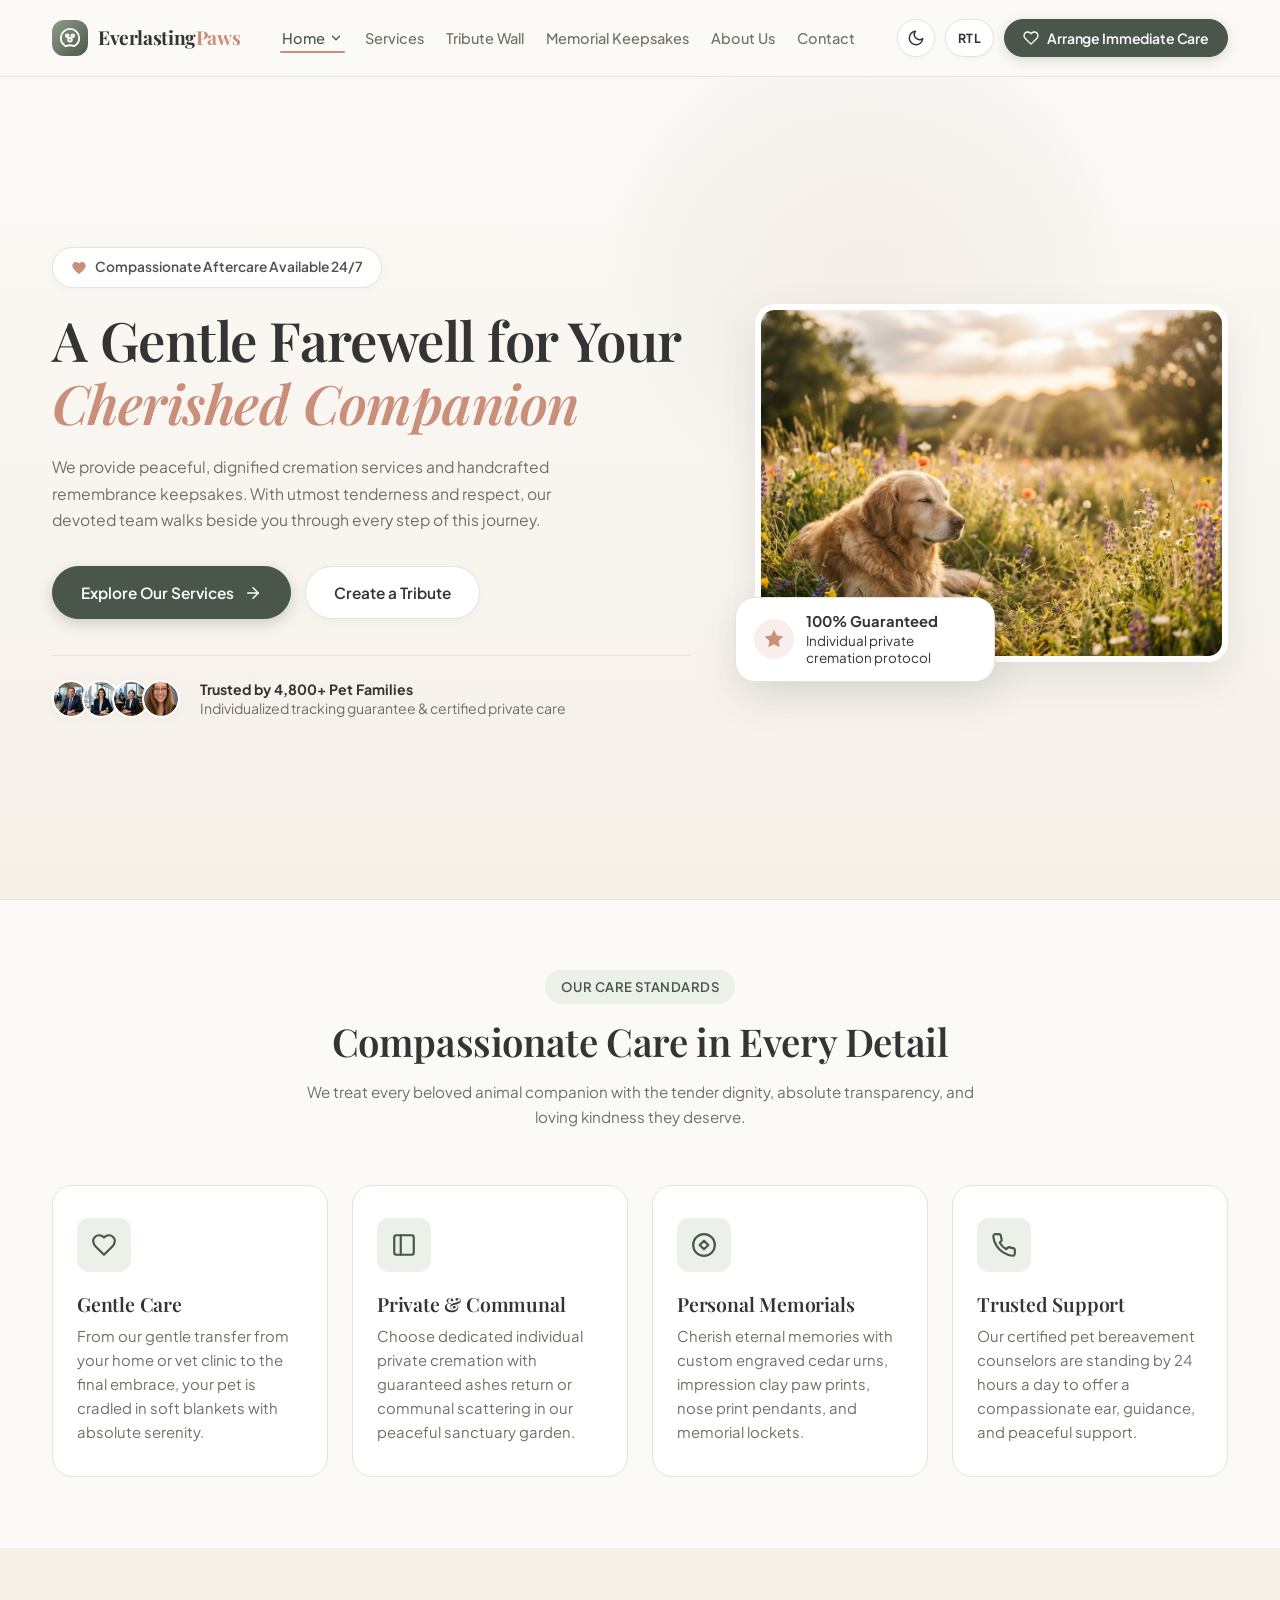
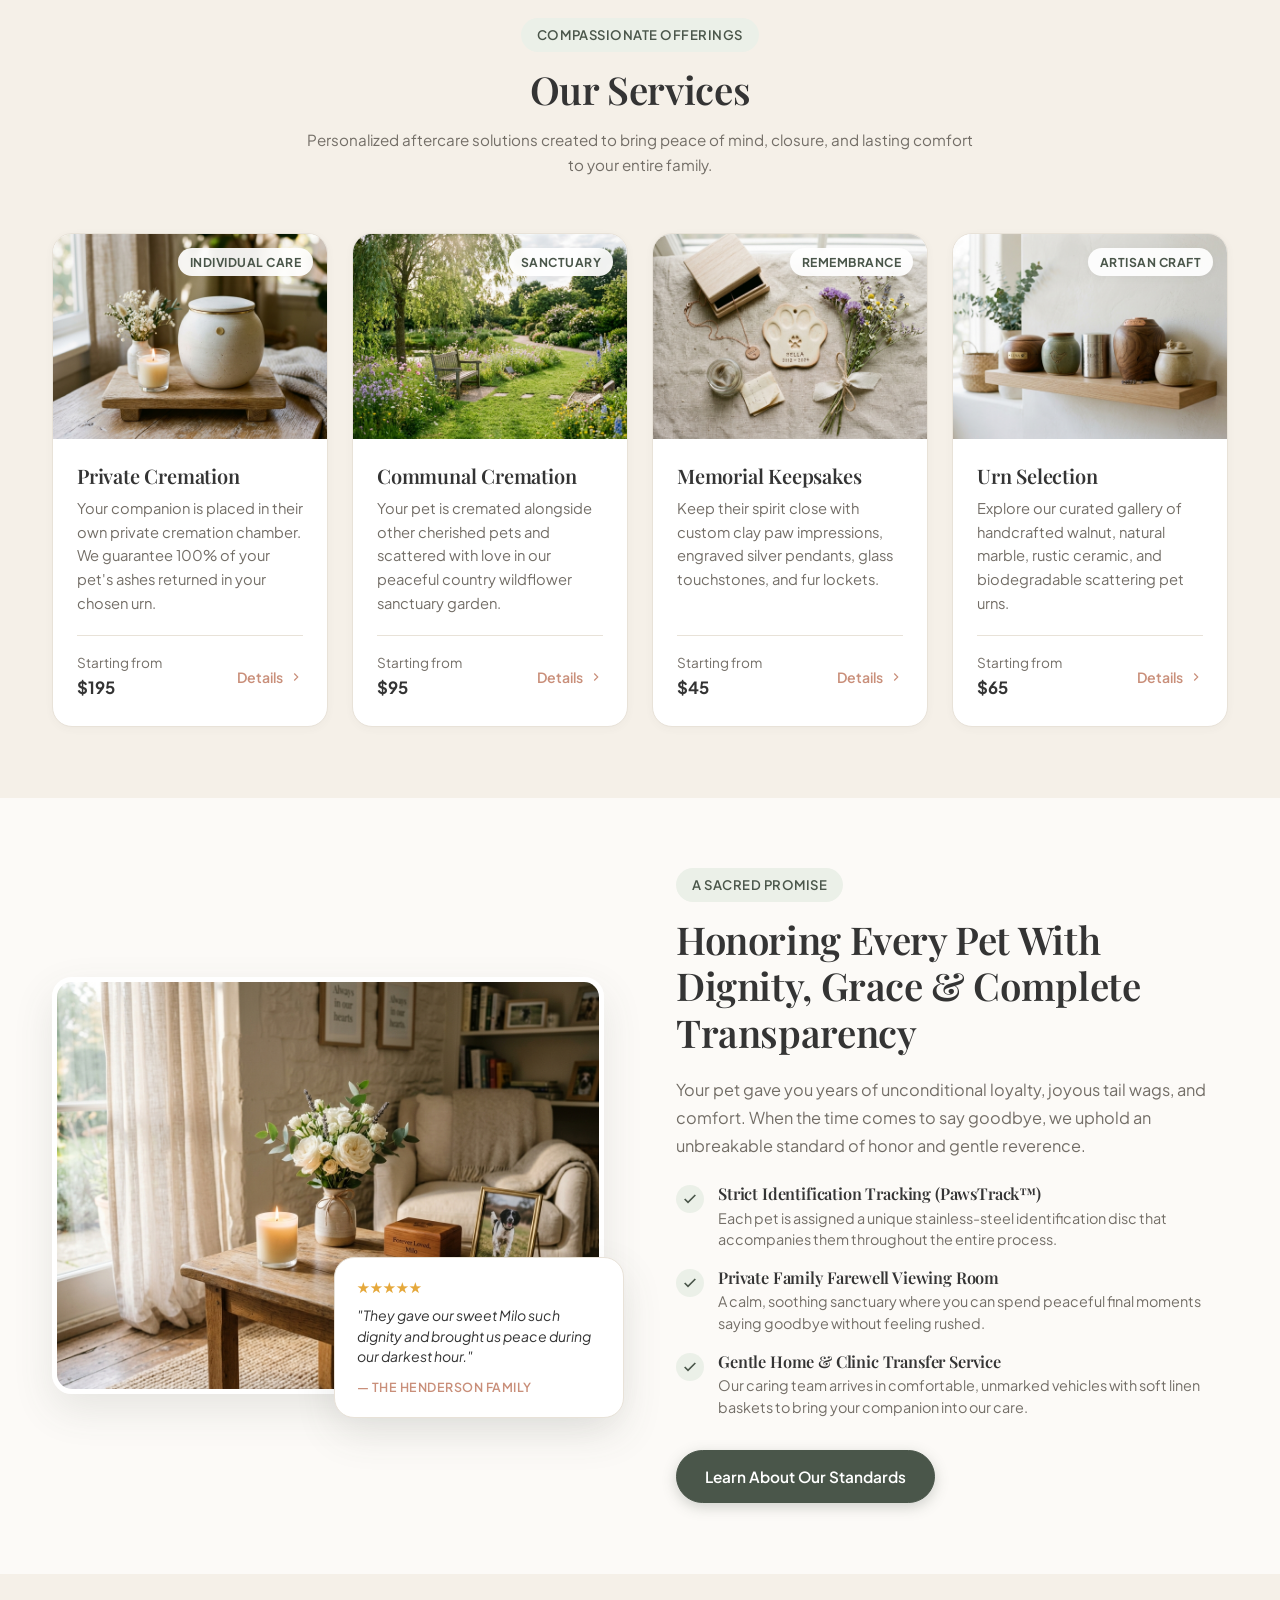
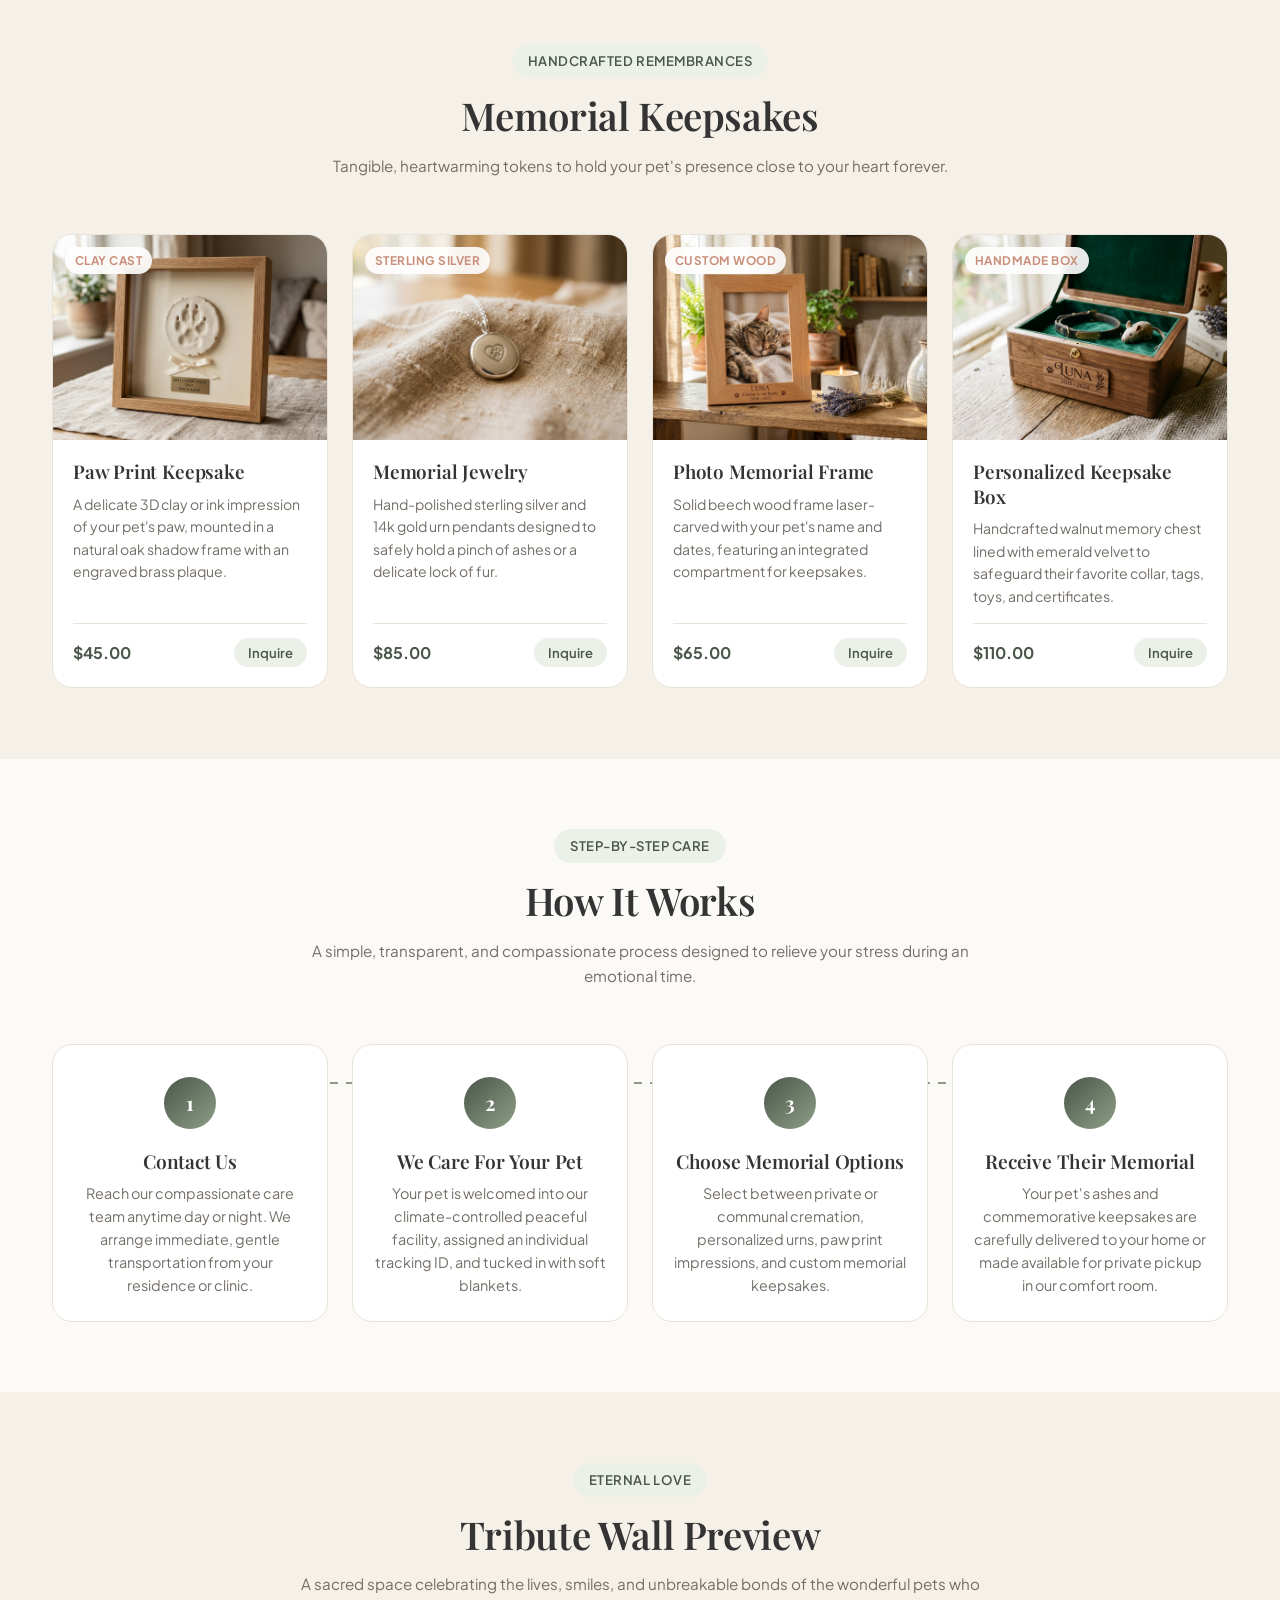
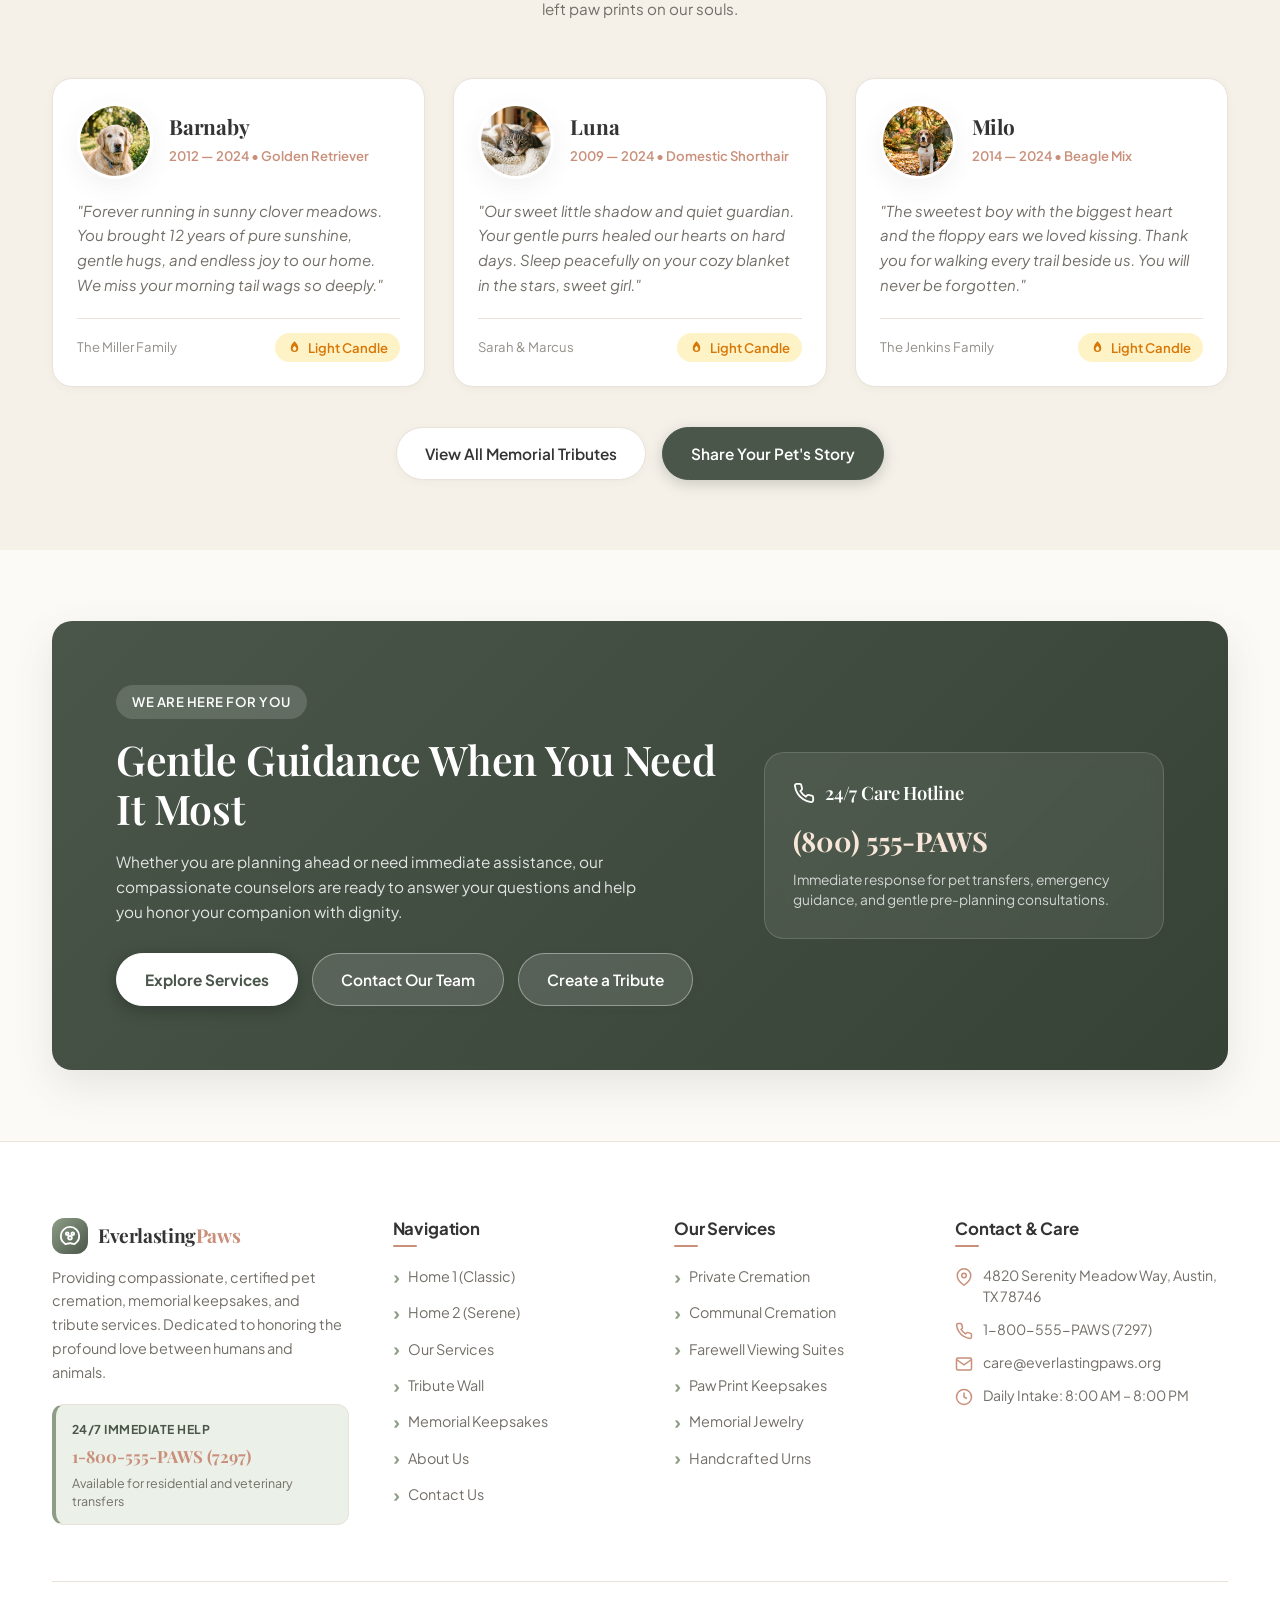
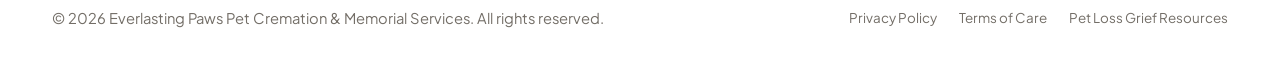
==== commit 82ac3324: "first commit" ====
--- a/index.html
+++ b/index.html
@@ -107,14 +107,12 @@
           <!-- RTL / LTR Toggle -->
           <button class="rtl-toggle" id="rtlToggleBtn" aria-label="Toggle text direction" title="Toggle RTL/LTR">RTL</button>
 
-          <!-- Login Button -->
-          <a href="login.html" class="btn btn-secondary btn-sm" id="headerLoginBtn" style="padding: 7px 16px;">
-            Login
-          </a>
-
-          <!-- Quick Consultation Action -->
-          <a href="#contactModal" data-open-modal="contact" class="btn btn-primary btn-sm" id="headerConsultBtn">
-            Care Hotline
+          <!-- Primary CTA: Arrange Immediate Care -->
+          <a href="#contactModal" data-open-modal="contact" class="btn btn-primary nav-cta-btn" id="headerCtaBtn">
+            <svg width="16" height="16" viewBox="0 0 24 24" fill="none" stroke="currentColor" stroke-width="2" stroke-linecap="round" stroke-linejoin="round" aria-hidden="true">
+              <path d="M20.84 4.61a5.5 5.5 0 0 0-7.78 0L12 5.67l-1.06-1.06a5.5 5.5 0 0 0-7.78 7.78l1.06 1.06L12 21.23l7.78-7.78 1.06-1.06a5.5 5.5 0 0 0 0-7.78z"></path>
+            </svg>
+            <span>Arrange Immediate Care</span>
           </a>
 
           <!-- Hamburger Button (Tablet & Mobile) -->
@@ -171,13 +169,14 @@
         <a href="memorial-keepsakes.html" class="drawer-link">Memorial Keepsakes</a>
         <a href="about.html" class="drawer-link">About Us</a>
         <a href="contact.html" class="drawer-link">Contact</a>
-        <a href="login.html" class="drawer-link" style="border-top: 1px solid var(--surface-border); margin-top: 4px; padding-top: 14px;">Family Login</a>
-        <a href="register.html" class="drawer-link">Create Account</a>
       </nav>
 
       <div class="drawer-footer">
-        <a href="#contactModal" data-open-modal="contact" class="btn btn-primary" id="drawerConsultBtn" style="width: 100%;">
-          Care Hotline
+        <a href="#contactModal" data-open-modal="contact" class="btn btn-primary drawer-cta-btn" id="drawerConsultBtn">
+          <svg width="18" height="18" viewBox="0 0 24 24" fill="none" stroke="currentColor" stroke-width="2" stroke-linecap="round" stroke-linejoin="round" aria-hidden="true">
+            <path d="M20.84 4.61a5.5 5.5 0 0 0-7.78 0L12 5.67l-1.06-1.06a5.5 5.5 0 0 0-7.78 7.78l1.06 1.06L12 21.23l7.78-7.78 1.06-1.06a5.5 5.5 0 0 0 0-7.78z"></path>
+          </svg>
+          <span>Arrange Immediate Care</span>
         </a>
         <div class="drawer-controls">
           <button class="drawer-theme-btn" id="drawerThemeToggle" aria-label="Toggle light and dark mode" title="Toggle Theme">
@@ -913,11 +912,6 @@
               </svg>
               <span>Daily Intake: 8:00 AM &ndash; 8:00 PM</span>
             </div>
-            <div class="footer-portal-links">
-              <a href="login.html" class="footer-link">Family Portal Login</a>
-              <span class="divider">&bull;</span>
-              <a href="register.html" class="footer-link">Register Account</a>
-            </div>
           </div>
         </div>
       </div>
--- a/assets/css/style.css
+++ b/assets/css/style.css
@@ -40,9 +40,11 @@
   --shadow-lg: 0 16px 40px rgba(74, 86, 74, 0.12);
 
   --radius-sm: 8px;
-  --radius-md: 14px;
+  --radius-md: 12px;
+  --radius-card: 20px;
   --radius-lg: 20px;
-  --radius-xl: 28px;
+  --radius-xl: 20px;
+  --radius-2xl: 20px;
   --radius-full: 9999px;
 
   --font-serif: 'Playfair Display', Georgia, serif;
@@ -53,6 +55,7 @@
 
   --container-max: 1240px;
   --container-pad: clamp(16px, 4vw, 32px);
+  --header-height: 76px;
 }
 
 /* Dark Mode Theme */
@@ -216,8 +219,8 @@
 }
 
 .section-padding {
-  padding-top: clamp(48px, 6.5vw, 92px);
-  padding-bottom: clamp(48px, 6.5vw, 92px);
+  padding-top: clamp(44px, 5.5vw, 80px);
+  padding-bottom: clamp(44px, 5.5vw, 80px);
 }
 
 .section-header {
@@ -347,7 +350,7 @@
 .btn-secondary {
   background-color: var(--surface);
   color: var(--text-main);
-  border-color: var(--surface-border);
+  border: 1.5px solid var(--surface-border);
   box-shadow: var(--shadow-sm);
 }
 
@@ -356,6 +359,21 @@
   border-color: var(--accent);
   color: var(--accent);
   transform: translateY(-2px);
+}
+
+[data-theme="dark"] .btn-secondary {
+  background-color: rgba(255, 255, 255, 0.08) !important;
+  color: #FFFFFF !important;
+  border: 1.5px solid rgba(255, 255, 255, 0.32) !important;
+  box-shadow: 0 4px 16px rgba(0, 0, 0, 0.35);
+}
+
+[data-theme="dark"] .btn-secondary:hover {
+  background-color: rgba(255, 255, 255, 0.18) !important;
+  border-color: var(--primary) !important;
+  color: var(--primary) !important;
+  transform: translateY(-2px);
+  box-shadow: 0 6px 20px rgba(0, 0, 0, 0.45);
 }
 
 .btn-outline {
@@ -392,6 +410,50 @@
 
 .w-full {
   width: 100% !important;
+}
+
+/* ===================================================================
+   Universal Consistent Card Container Corner Radius (20px)
+   Maintains a uniform corner radius for all card containers across
+   Home 1, Home 2, Services, Tribute Wall, Keepsakes, About, and Contact.
+   =================================================================== */
+.card,
+.care-card,
+.service-card,
+.split-image-card,
+.keepsake-card,
+.keepsake-product-card,
+.collection-item-card,
+.urn-card,
+.tribute-card,
+.package-card,
+.compare-card,
+.journey-card,
+.expect-card,
+.step-card,
+.story-card,
+.contact-info-card,
+.cta-contact-card,
+.sanctuary-space-card,
+.services-matrix-card,
+.form-wrapper-card,
+.auth-form-card,
+.hero-floating-card,
+.personalization-tag-card,
+.hero2-metrics,
+.hero-stat-item,
+.accordion-item,
+.cta-banner-card,
+.cta-box,
+.cta2-banner,
+.map-wrapper-card,
+.modal-box,
+.modal-card,
+.page-hero-image-wrap,
+.hero-image-card,
+.process2-media,
+.personalization-media-wrap {
+  border-radius: var(--radius-card, 20px) !important;
 }
 
 /* ===================================================================
@@ -573,99 +635,207 @@
   margin-bottom: 0;
 }
 
-/* Header Controls & Actions */
+/* ===================================================================
+   Header Controls & Action Buttons: Synchronized Geometry
+   Maintains a strict identical 38px height, 1.5px border, and vertical
+   alignment for RTL Toggle, Theme Toggle, and Primary CTA Button.
+   =================================================================== */
 .header-actions {
   display: flex;
   align-items: center;
-  gap: clamp(6px, 1vw, 12px);
+  gap: 10px;
   flex-shrink: 0;
 }
 
-.theme-toggle, .rtl-toggle, .icon-btn {
+.header-actions .theme-toggle,
+.header-actions .rtl-toggle,
+.header-actions .nav-cta-btn,
+.header-actions #headerCtaBtn,
+.drawer-controls .theme-toggle,
+.drawer-controls .rtl-toggle {
+  height: 38px !important;
+  min-height: 38px !important;
+  max-height: 38px !important;
+  box-sizing: border-box !important;
+  display: inline-flex;
+  align-items: center !important;
+  justify-content: center !important;
+  vertical-align: middle !important;
+  border-width: 1.5px !important;
+  border-style: solid !important;
+  line-height: 1 !important;
+  margin: 0 !important;
+  padding-top: 0 !important;
+  padding-bottom: 0 !important;
+  transition: all var(--transition-fast);
+}
+
+/* Hide Header CTA in Mobile & Tablet Navbar (Leaves room for logo & hamburger) */
+@media (max-width: 1140px) {
+  .header-actions .nav-cta-btn,
+  .header-actions #headerCtaBtn,
+  .header-actions > .nav-cta-btn,
+  .header-actions > #headerCtaBtn {
+    display: none !important;
+  }
+}
+
+/* Theme Toggle (38px x 38px Circular Button) */
+.theme-toggle,
+.header-actions .theme-toggle,
+.drawer-controls .theme-toggle {
+  width: 38px !important;
+  min-width: 38px !important;
+  max-width: 38px !important;
+  padding-left: 0 !important;
+  padding-right: 0 !important;
+  border-radius: var(--radius-full) !important;
   background-color: var(--surface);
-  border: 1.5px solid var(--surface-border);
-  color: var(--text-main);
-  width: 38px;
-  height: 38px;
-  border-radius: var(--radius-full);
-  display: flex;
-  align-items: center;
-  justify-content: center;
+  border-color: var(--surface-border) !important;
+  color: var(--text-main);
   cursor: pointer;
-  flex-shrink: 0;
-  transition: all var(--transition-fast);
   box-shadow: 0 1px 4px rgba(0, 0, 0, 0.04);
 }
 
 .theme-toggle svg {
   stroke: var(--text-main);
   transition: stroke var(--transition-fast);
-}
-
-.theme-toggle:hover, .rtl-toggle:hover, .icon-btn:hover {
-  border-color: var(--deep-accent);
+  display: block;
+}
+
+.theme-toggle:hover {
+  border-color: var(--deep-accent) !important;
+  background-color: var(--deep-accent);
+  color: #FFFFFF;
+  transform: translateY(-2px);
+  box-shadow: 0 4px 12px rgba(74, 86, 74, 0.25);
+}
+
+.theme-toggle:hover svg {
+  stroke: #FFFFFF;
+}
+
+[data-theme="dark"] .theme-toggle {
+  background-color: var(--surface);
+  border-color: var(--surface-border) !important;
+  color: var(--text-main);
+}
+
+[data-theme="dark"] .theme-toggle svg {
+  stroke: var(--text-main);
+}
+
+[data-theme="dark"] .theme-toggle:hover {
+  background-color: var(--primary);
+  border-color: var(--primary) !important;
+  color: #141714;
+  box-shadow: 0 4px 12px rgba(164, 183, 156, 0.3);
+}
+
+[data-theme="dark"] .theme-toggle:hover svg {
+  stroke: #141714;
+}
+
+/* RTL Toggle (38px Height Pill Button) */
+.rtl-toggle,
+.header-actions .rtl-toggle,
+.drawer-controls .rtl-toggle {
+  width: auto !important;
+  min-width: 48px !important;
+  padding-left: 12px !important;
+  padding-right: 12px !important;
+  border-radius: var(--radius-full) !important;
+  background-color: var(--surface);
+  border-color: var(--surface-border) !important;
+  color: var(--text-main);
+  font-size: 0.78rem !important;
+  font-weight: 700 !important;
+  letter-spacing: 0.04em !important;
+  cursor: pointer;
+  box-shadow: 0 1px 4px rgba(0, 0, 0, 0.04);
+}
+
+.rtl-toggle:hover {
+  border-color: var(--deep-accent) !important;
   color: #FFFFFF;
   background-color: var(--deep-accent);
   transform: translateY(-2px);
   box-shadow: 0 4px 12px rgba(74, 86, 74, 0.25);
 }
 
-.theme-toggle:hover svg {
-  stroke: #FFFFFF;
-}
-
-[data-theme="dark"] .theme-toggle,
-[data-theme="dark"] .rtl-toggle,
-[data-theme="dark"] .icon-btn {
+[data-theme="dark"] .rtl-toggle {
   background-color: var(--surface);
-  border-color: var(--surface-border);
-  color: var(--text-main);
-}
-
-[data-theme="dark"] .theme-toggle svg {
-  stroke: var(--text-main);
-}
-
-[data-theme="dark"] .theme-toggle:hover,
+  border-color: var(--surface-border) !important;
+  color: var(--text-main);
+}
+
 [data-theme="dark"] .rtl-toggle:hover {
   background-color: var(--primary);
   color: #141714;
-  border-color: var(--primary);
+  border-color: var(--primary) !important;
   box-shadow: 0 4px 12px rgba(164, 183, 156, 0.3);
 }
 
-[data-theme="dark"] .theme-toggle:hover svg {
-  stroke: #141714;
-}
-
-.rtl-toggle {
-  font-size: 0.78rem;
-  font-weight: 700;
-  letter-spacing: 0.04em;
-  width: auto;
-  padding: 0 12px;
-}
-
-.login-nav-link {
-  font-size: 0.9rem;
-  font-weight: 600;
-  color: var(--text-main);
-  padding: 6px 8px;
-  white-space: nowrap;
-}
-
-.login-nav-link:hover {
-  color: var(--accent);
-}
-
-.nav-cta-btn {
-  padding: 9px 18px;
-  font-size: 0.88rem;
-  font-weight: 600;
-  white-space: nowrap;
-  display: inline-flex;
-  align-items: center;
-  gap: 8px;
+/* Header CTA Button (38px Height Pill Button) */
+.nav-cta-btn,
+#headerCtaBtn,
+.header-actions .nav-cta-btn,
+.header-actions #headerCtaBtn {
+  width: auto !important;
+  padding-left: 18px !important;
+  padding-right: 18px !important;
+  font-size: 0.875rem !important;
+  font-weight: 600 !important;
+  white-space: nowrap !important;
+  gap: 8px !important;
+  border-radius: var(--radius-full) !important;
+  letter-spacing: -0.01em !important;
+  border-color: var(--deep-accent) !important;
+  background-color: var(--deep-accent) !important;
+  color: #FFFFFF !important;
+  box-shadow: 0 3px 12px rgba(74, 86, 74, 0.22);
+  cursor: pointer;
+}
+
+[data-theme="dark"] .nav-cta-btn,
+[data-theme="dark"] #headerCtaBtn,
+[data-theme="dark"] .header-actions .nav-cta-btn,
+[data-theme="dark"] .header-actions #headerCtaBtn {
+  border-color: var(--primary) !important;
+  background-color: var(--primary) !important;
+  color: #141714 !important;
+  box-shadow: 0 3px 12px rgba(0, 0, 0, 0.4);
+}
+
+.nav-cta-btn:hover,
+#headerCtaBtn:hover,
+.header-actions .nav-cta-btn:hover,
+.header-actions #headerCtaBtn:hover {
+  background-color: var(--deep-accent-hover) !important;
+  border-color: var(--deep-accent-hover) !important;
+  color: #FFFFFF !important;
+  transform: translateY(-2px);
+  box-shadow: 0 5px 16px rgba(74, 86, 74, 0.32);
+}
+
+[data-theme="dark"] .nav-cta-btn:hover,
+[data-theme="dark"] #headerCtaBtn:hover,
+[data-theme="dark"] .header-actions .nav-cta-btn:hover,
+[data-theme="dark"] .header-actions #headerCtaBtn:hover {
+  background-color: var(--primary-hover) !important;
+  border-color: var(--primary-hover) !important;
+  color: #141714 !important;
+}
+
+.nav-cta-btn svg,
+#headerCtaBtn svg {
+  flex-shrink: 0;
+  transition: transform var(--transition-fast);
+}
+
+.nav-cta-btn:hover svg,
+#headerCtaBtn:hover svg {
+  transform: scale(1.15);
 }
 
 /* Hamburger Buttons (Tablet & Mobile) */
@@ -933,6 +1103,69 @@
   display: flex;
   flex-direction: column;
   gap: 14px;
+}
+
+/* Drawer CTA Button - Matches Desktop Navbar CTA Exactly */
+.drawer-cta-btn,
+#drawerConsultBtn {
+  width: 100% !important;
+  height: 44px !important;
+  min-height: 44px !important;
+  padding: 0 20px !important;
+  border-radius: var(--radius-full) !important;
+  background-color: var(--deep-accent) !important;
+  border: 1.5px solid var(--deep-accent) !important;
+  color: #FFFFFF !important;
+  font-size: 0.92rem !important;
+  font-weight: 600 !important;
+  letter-spacing: -0.01em !important;
+  white-space: nowrap !important;
+  display: flex !important;
+  align-items: center !important;
+  justify-content: center !important;
+  gap: 8px !important;
+  box-sizing: border-box !important;
+  box-shadow: 0 3px 12px rgba(74, 86, 74, 0.22) !important;
+  cursor: pointer;
+  transition: all var(--transition-smooth) !important;
+  text-decoration: none !important;
+}
+
+.drawer-cta-btn svg,
+#drawerConsultBtn svg {
+  flex-shrink: 0;
+  transition: transform var(--transition-fast);
+}
+
+.drawer-cta-btn:hover svg,
+.drawer-cta-btn:active svg,
+#drawerConsultBtn:hover svg,
+#drawerConsultBtn:active svg {
+  transform: scale(1.15);
+}
+
+.drawer-cta-btn:hover,
+#drawerConsultBtn:hover {
+  background-color: var(--deep-accent-hover) !important;
+  border-color: var(--deep-accent-hover) !important;
+  color: #FFFFFF !important;
+  box-shadow: 0 5px 16px rgba(74, 86, 74, 0.32) !important;
+  transform: translateY(-2px);
+}
+
+[data-theme="dark"] .drawer-cta-btn,
+[data-theme="dark"] #drawerConsultBtn {
+  background-color: var(--primary) !important;
+  border-color: var(--primary) !important;
+  color: #141714 !important;
+  box-shadow: 0 3px 12px rgba(0, 0, 0, 0.4) !important;
+}
+
+[data-theme="dark"] .drawer-cta-btn:hover,
+[data-theme="dark"] #drawerConsultBtn:hover {
+  background-color: var(--primary-hover) !important;
+  border-color: var(--primary-hover) !important;
+  color: #141714 !important;
 }
 
 .drawer-dropdown-btn {
@@ -1183,8 +1416,8 @@
    Shared Badges & Utilities
    =================================================================== */
 .section-spacing {
-  padding-top: clamp(48px, 6vw, 84px);
-  padding-bottom: clamp(48px, 6vw, 84px);
+  padding-top: clamp(44px, 5.5vw, 80px);
+  padding-bottom: clamp(44px, 5.5vw, 80px);
 }
 
 .badge {
@@ -1229,17 +1462,43 @@
    =================================================================== */
 .page-hero {
   position: relative;
-  background: var(--bg-gradient);
-  padding-top: clamp(44px, 5.5vw, 72px);
-  padding-bottom: clamp(48px, 6.5vw, 84px);
+  background: linear-gradient(180deg, var(--bg) 0%, var(--bg-subtle) 100%);
+  border-bottom: 1px solid var(--surface-border);
+  padding-top: clamp(48px, 5.5vw, 76px);
+  padding-bottom: clamp(48px, 5.5vw, 76px);
   overflow: hidden;
+  box-sizing: border-box;
+}
+
+.page-hero::before {
+  content: '';
+  position: absolute;
+  top: -80px;
+  right: 10%;
+  width: 480px;
+  height: 480px;
+  background: radial-gradient(circle, rgba(201, 143, 122, 0.12) 0%, rgba(142, 158, 134, 0.08) 50%, transparent 70%);
+  pointer-events: none;
+  z-index: 0;
+  border-radius: 50%;
+}
+
+[data-theme="dark"] .page-hero::before {
+  background: radial-gradient(circle, rgba(164, 183, 156, 0.10) 0%, rgba(223, 162, 142, 0.06) 50%, transparent 70%);
+}
+
+.page-hero > .container {
+  width: 100%;
+  position: relative;
+  z-index: 1;
 }
 
 .page-hero-grid {
   display: grid;
-  grid-template-columns: 1.15fr 0.85fr;
-  align-items: center;
-  gap: clamp(32px, 5.5vw, 68px);
+  grid-template-columns: minmax(0, 1.12fr) minmax(0, 0.88fr);
+  align-items: center;
+  gap: clamp(36px, 5vw, 64px);
+  width: 100%;
 }
 
 .page-hero-content {
@@ -1256,32 +1515,35 @@
 
 .page-hero-title {
   font-family: var(--font-serif);
-  font-size: clamp(2.1rem, 4vw, 3.3rem);
-  line-height: 1.16;
-  color: var(--text-main);
-  margin-bottom: 20px;
-  letter-spacing: -0.015em;
+  font-size: clamp(2.1rem, 3.2vw, 2.85rem);
+  line-height: 1.18;
+  color: var(--text-main);
+  margin-bottom: 16px;
+  letter-spacing: -0.02em;
+  display: block;
 }
 
 .page-hero-title em {
   font-style: italic;
   color: var(--accent);
+  display: inline;
 }
 
 .page-hero-desc {
-  font-size: clamp(0.98rem, 1.18vw, 1.12rem);
-  line-height: 1.72;
+  font-size: clamp(0.96rem, 1.1vw, 1.06rem);
+  line-height: 1.68;
   color: var(--text-muted);
+  margin-bottom: 24px;
+  max-width: 580px;
+  display: block;
+}
+
+.page-hero-actions {
+  display: flex;
+  flex-wrap: wrap;
+  align-items: center;
+  gap: 14px;
   margin-bottom: 28px;
-  max-width: 580px;
-}
-
-.page-hero-actions {
-  display: flex;
-  flex-wrap: wrap;
-  align-items: center;
-  gap: 14px;
-  margin-bottom: 34px;
 }
 
 .hero-stats-row {
@@ -1289,42 +1551,42 @@
   grid-template-columns: repeat(3, 1fr);
   gap: 14px;
   width: 100%;
-  max-width: 620px;
-  padding-top: 24px;
+  max-width: 580px;
+  padding-top: 20px;
   border-top: 1px solid var(--surface-border);
 }
 
 .hero-stat-item {
   background-color: var(--surface);
-  border: 1px solid var(--surface-border);
+  border: 1.5px solid var(--surface-border);
   border-radius: var(--radius-md);
-  padding: 14px 16px;
-  display: flex;
-  flex-direction: column;
+  padding: 12px 14px;
+  display: flex;
+  flex-direction: column;
+  align-items: center;
+  text-align: center;
   gap: 4px;
-  box-shadow: var(--shadow-sm);
-  transition: transform var(--transition-fast), border-color var(--transition-fast);
+  box-shadow: 0 2px 8px rgba(74, 86, 74, 0.04);
+  transition: transform var(--transition-fast), border-color var(--transition-fast), box-shadow var(--transition-fast);
 }
 
 .hero-stat-item:hover {
   transform: translateY(-2px);
   border-color: var(--primary);
+  box-shadow: var(--shadow-md);
 }
 
 .stat-number {
   font-family: var(--font-serif);
-  font-size: 1.25rem;
+  font-size: 1.35rem;
   font-weight: 700;
   color: var(--deep-accent);
   line-height: 1.1;
-}
-
-[data-theme="dark"] .stat-number {
-  color: var(--primary);
+  letter-spacing: -0.01em;
 }
 
 .stat-label {
-  font-size: 0.78rem;
+  font-size: 0.74rem;
   font-weight: 600;
   color: var(--text-muted);
   text-transform: uppercase;
@@ -1332,17 +1594,48 @@
   line-height: 1.3;
 }
 
+[data-theme="dark"] .hero-stat-item {
+  background-color: rgba(255, 255, 255, 0.07);
+  border: 1.5px solid rgba(255, 255, 255, 0.18);
+  box-shadow: 0 4px 18px rgba(0, 0, 0, 0.35);
+}
+
+[data-theme="dark"] .hero-stat-item:hover {
+  background-color: rgba(255, 255, 255, 0.12);
+  border-color: var(--primary);
+}
+
+[data-theme="dark"] .stat-number {
+  color: #F7EFE4 !important;
+  text-shadow: 0 2px 8px rgba(0, 0, 0, 0.4);
+}
+
+[data-theme="dark"] .stat-label {
+  color: #E2ECE2 !important;
+  font-weight: 600;
+}
+
 .page-hero-image-wrap {
   position: relative;
   border-radius: var(--radius-2xl);
   overflow: hidden;
-  box-shadow: var(--shadow-lg);
+  box-shadow: 0 20px 48px -12px rgba(74, 86, 74, 0.20), 0 4px 16px rgba(0, 0, 0, 0.05);
   border: 6px solid var(--surface);
   background-color: var(--surface);
+  aspect-ratio: 4/3;
+  width: 100%;
+  max-width: 500px;
+  margin: 0 auto;
+  transition: transform var(--transition-smooth), box-shadow var(--transition-smooth);
+}
+
+[data-theme="dark"] .page-hero-image-wrap {
+  box-shadow: 0 20px 48px -12px rgba(0, 0, 0, 0.55), 0 4px 16px rgba(0, 0, 0, 0.3);
 }
 
 .page-hero-img {
   width: 100%;
+  height: 100%;
   aspect-ratio: 4/3;
   object-fit: cover;
   display: block;
@@ -1358,22 +1651,59 @@
    =================================================================== */
 .hero-section {
   position: relative;
-  padding-top: clamp(32px, 5vw, 64px);
-  padding-bottom: clamp(48px, 7vw, 92px);
-  background: var(--bg-gradient);
+  min-height: calc(100vh - var(--header-height, 76px) - 1px);
+  min-height: calc(100dvh - var(--header-height, 76px) - 1px);
+  display: flex;
+  align-items: center;
+  justify-content: center;
+  padding-top: clamp(36px, 4.5vw, 60px);
+  padding-bottom: clamp(44px, 5.5vw, 68px);
+  background: linear-gradient(180deg, var(--bg) 0%, var(--bg-subtle) 100%);
+  border-bottom: 1px solid var(--surface-border);
+  box-sizing: border-box;
+  overflow: hidden;
+}
+
+.hero-section::before {
+  content: '';
+  position: absolute;
+  top: -80px;
+  right: 12%;
+  width: 520px;
+  height: 520px;
+  background: radial-gradient(circle, rgba(201, 143, 122, 0.10) 0%, rgba(142, 158, 134, 0.06) 50%, transparent 70%);
+  pointer-events: none;
+  z-index: 0;
+  border-radius: 50%;
+}
+
+[data-theme="dark"] .hero-section::before {
+  background: radial-gradient(circle, rgba(164, 183, 156, 0.09) 0%, rgba(223, 162, 142, 0.05) 50%, transparent 70%);
+}
+
+.hero-section > .container {
+  width: 100%;
+  position: relative;
+  z-index: 1;
 }
 
 .hero-grid {
   display: grid;
-  grid-template-columns: 1.15fr 0.85fr;
-  align-items: center;
-  gap: clamp(32px, 5vw, 64px);
+  grid-template-columns: minmax(0, 1.15fr) minmax(0, 0.85fr);
+  align-items: center;
+  gap: clamp(36px, 5vw, 64px);
+  width: 100%;
 }
 
 .hero-content {
   display: flex;
   flex-direction: column;
   align-items: flex-start;
+}
+
+[dir="rtl"] .hero-content {
+  align-items: flex-start;
+  text-align: right;
 }
 
 .hero-badge {
@@ -2189,11 +2519,13 @@
   display: flex;
   align-items: center;
   justify-content: space-between;
+  gap: 10px;
 }
 
 .tribute-family {
   font-size: 0.82rem;
   color: var(--text-light);
+  white-space: nowrap;
 }
 
 .candle-btn {
@@ -2207,6 +2539,8 @@
   padding: 6px 12px;
   border-radius: var(--radius-full);
   transition: all var(--transition-fast);
+  white-space: nowrap;
+  flex-shrink: 0;
 }
 
 [data-theme="dark"] .candle-btn {
@@ -2304,31 +2638,78 @@
   max-width: 540px;
 }
 
-.cta-actions {
+.cta-actions,
+.cta2-actions {
   display: flex;
   flex-wrap: wrap;
+  align-items: center;
   gap: 14px;
 }
 
-.cta-actions .btn-primary {
+.cta2-actions {
+  justify-content: center;
+  width: 100%;
+}
+
+.cta-actions .btn-primary,
+.cta2-actions .btn-primary {
   background-color: #FFFFFF;
   color: var(--deep-accent);
-  border-color: #FFFFFF;
-}
-
-.cta-actions .btn-primary:hover {
+  border: 1.5px solid #FFFFFF;
+  box-shadow: 0 4px 16px rgba(0, 0, 0, 0.25);
+  font-weight: 700;
+}
+
+.cta-actions .btn-primary:hover,
+.cta2-actions .btn-primary:hover {
   background-color: var(--secondary-light);
+  border-color: var(--secondary-light);
   transform: translateY(-2px);
-}
-
-.cta-actions .btn-secondary {
+  box-shadow: 0 6px 20px rgba(0, 0, 0, 0.35);
+}
+
+.cta-actions .btn-secondary,
+.cta2-actions .btn-secondary {
   background-color: rgba(255, 255, 255, 0.12);
   color: #FFFFFF;
-  border-color: rgba(255, 255, 255, 0.28);
-}
-
-.cta-actions .btn-secondary:hover {
-  background-color: rgba(255, 255, 255, 0.22);
+  border: 1.5px solid rgba(255, 255, 255, 0.38);
+  font-weight: 600;
+}
+
+.cta-actions .btn-secondary:hover,
+.cta2-actions .btn-secondary:hover {
+  background-color: rgba(255, 255, 255, 0.24);
+  border-color: #FFFFFF;
+  color: #FFFFFF;
+  transform: translateY(-2px);
+}
+
+[data-theme="dark"] .cta-actions .btn-primary,
+[data-theme="dark"] .cta2-actions .btn-primary {
+  background-color: var(--primary);
+  color: #121612;
+  border: 1.5px solid var(--primary);
+  box-shadow: 0 4px 18px rgba(0, 0, 0, 0.45);
+}
+
+[data-theme="dark"] .cta-actions .btn-primary:hover,
+[data-theme="dark"] .cta2-actions .btn-primary:hover {
+  background-color: var(--primary-hover);
+  border-color: var(--primary-hover);
+}
+
+[data-theme="dark"] .cta-actions .btn-secondary,
+[data-theme="dark"] .cta2-actions .btn-secondary {
+  background-color: rgba(255, 255, 255, 0.1);
+  color: #FFFFFF;
+  border: 1.5px solid rgba(255, 255, 255, 0.35);
+}
+
+[data-theme="dark"] .cta-actions .btn-secondary:hover,
+[data-theme="dark"] .cta2-actions .btn-secondary:hover {
+  background-color: rgba(255, 255, 255, 0.2);
+  border-color: var(--primary);
+  color: var(--primary);
 }
 
 .cta-contact-card {
@@ -2588,12 +2969,16 @@
 
 .footer-bottom-links {
   display: flex;
-  gap: 20px;
-  flex-wrap: wrap;
+  align-items: center;
+  gap: clamp(10px, 1.8vw, 22px);
+  flex-wrap: nowrap;
+  white-space: nowrap;
 }
 
 .footer-bottom-links a {
   color: var(--text-muted);
+  font-size: 0.84rem;
+  white-space: nowrap;
   transition: color var(--transition-fast);
 }
 
@@ -2618,7 +3003,9 @@
   opacity: 0;
   visibility: hidden;
   overflow-y: auto;
+  overscroll-behavior: contain;
   -webkit-overflow-scrolling: touch;
+  touch-action: pan-y;
   transition: opacity var(--transition-smooth), visibility var(--transition-smooth);
 }
 
@@ -2631,32 +3018,35 @@
   background-color: var(--surface);
   border: 1px solid var(--surface-border);
   border-radius: var(--radius-xl);
-  padding: 28px 24px 24px;
-  width: 100%;
-  max-width: 480px;
+  padding: 24px 22px 20px;
+  width: 100%;
+  max-width: 460px;
   box-shadow: var(--shadow-lg);
-  transform: scale(0.95);
+  transform: translate3d(0, 0, 0) scale(0.95);
+  backface-visibility: hidden;
+  -webkit-backface-visibility: hidden;
   transition: transform var(--transition-smooth);
   position: relative;
   height: auto;
-  min-height: 0;
-  max-height: calc(100vh - 32px);
-  max-height: calc(100dvh - 32px);
-  overflow-y: auto;
+  min-height: auto;
+  max-height: calc(100vh - 24px);
+  max-height: calc(100dvh - 24px);
+  overflow: visible;
+  overscroll-behavior: contain;
   margin: auto;
   box-sizing: border-box;
 }
 
 .modal-overlay.open .modal-card {
-  transform: scale(1);
+  transform: translate3d(0, 0, 0) scale(1);
 }
 
 .modal-close {
   position: absolute;
-  top: 16px;
-  right: 16px;
-  width: 34px;
-  height: 34px;
+  top: 14px;
+  right: 14px;
+  width: 32px;
+  height: 32px;
   border-radius: var(--radius-full);
   background-color: var(--bg-subtle);
   color: var(--text-main);
@@ -2664,27 +3054,76 @@
   align-items: center;
   justify-content: center;
   cursor: pointer;
+  border: none;
+  transition: background-color var(--transition-fast), color var(--transition-fast);
+  z-index: 10;
+}
+
+.modal-close:hover {
+  background-color: var(--surface-border);
+  color: var(--accent);
 }
 
 [dir="rtl"] .modal-close {
   right: auto;
-  left: 16px;
+  left: 14px;
 }
 
 .modal-title {
-  margin-bottom: 8px;
-  font-size: 1.45rem;
+  margin-bottom: 4px;
+  font-size: 1.35rem;
+  line-height: 1.25;
+  padding-right: 36px;
+}
+
+[dir="rtl"] .modal-title {
+  padding-right: 0;
+  padding-left: 36px;
 }
 
 .modal-desc {
-  margin-bottom: 20px;
+  margin-bottom: 12px;
+  font-size: 0.88rem;
+  line-height: 1.4;
+  color: var(--text-muted);
+}
+
+.modal-form {
+  display: flex;
+  flex-direction: column;
+  gap: 10px;
+}
+
+.modal-form .form-group {
+  margin-bottom: 0 !important;
+  gap: 4px;
+}
+
+.modal-form .form-group label {
+  font-size: 0.82rem;
+  font-weight: 600;
+  color: var(--text-main);
+  margin-bottom: 0;
+}
+
+.modal-form .form-control,
+.modal-form .custom-select-trigger {
+  height: 42px;
+  min-height: 42px;
+  padding: 0 12px;
+  font-size: 0.9rem;
+}
+
+.modal-form .btn {
+  height: 44px;
+  min-height: 44px;
+  padding: 0 16px;
   font-size: 0.92rem;
-}
-
-.modal-form {
-  display: flex;
-  flex-direction: column;
-  gap: 14px;
+  font-weight: 600;
+  margin-top: 4px;
+  margin-bottom: 0;
+  justify-content: center;
+  width: 100%;
 }
 
 /* ===================================================================
@@ -3879,13 +4318,20 @@
   background-size: cover;
   background-position: center center;
   background-repeat: no-repeat;
-  padding-top: clamp(80px, 12vw, 140px);
-  padding-bottom: clamp(80px, 12vw, 140px);
+  min-height: calc(100vh - var(--header-height, 76px) - 1px);
+  min-height: calc(100dvh - var(--header-height, 76px) - 1px);
+  display: flex;
+  align-items: center;
+  justify-content: center;
+  padding-top: clamp(32px, 5vw, 64px);
+  padding-bottom: clamp(32px, 5vw, 64px);
   border-bottom: 1px solid var(--surface-border);
   overflow: hidden;
-  min-height: 85vh;
-  display: flex;
-  align-items: center;
+  box-sizing: border-box;
+}
+
+.hero2-section.hero2-bg-banner > .container {
+  width: 100%;
 }
 
 .hero2-overlay {
@@ -4532,6 +4978,15 @@
   margin-left: auto !important;
   margin-right: auto !important;
   margin-bottom: 18px;
+  background: rgba(255, 255, 255, 0.18);
+  color: #FFFFFF;
+  border: 1px solid rgba(255, 255, 255, 0.35);
+}
+
+[data-theme="dark"] .cta2-content .section-tag {
+  background: rgba(164, 183, 156, 0.2);
+  color: var(--primary);
+  border-color: rgba(164, 183, 156, 0.35);
 }
 
 .cta2-title {
@@ -4748,21 +5203,35 @@
 }
 
 .form-privacy-note {
-  display: inline-flex;
-  align-items: center;
-  justify-content: center;
+  display: block;
   text-align: center;
-  gap: 8px;
-  font-size: 0.84rem;
+  font-size: clamp(0.74rem, 2.2vw, 0.84rem);
   color: var(--text-muted);
-  margin: 0 auto;
+  line-height: 1.45;
+  margin: 10px auto 0;
+  width: 100%;
+  max-width: 480px;
 }
 
 .form-privacy-note svg {
+  color: var(--accent);
+  display: inline-block;
+  vertical-align: -2px;
+  margin-right: 4px;
+  flex-shrink: 0;
+}
+
+[data-theme="dark"] .form-privacy-note {
+  color: #CBD5CB;
+}
+
+[data-theme="dark"] .form-privacy-note svg {
   color: var(--primary);
-  flex-shrink: 0;
-  display: inline-block;
-  vertical-align: middle;
+}
+
+[dir="rtl"] .form-privacy-note svg {
+  margin-right: 0;
+  margin-left: 4px;
 }
 
 .form-feedback-modal {
--- a/assets/css/responsive.css
+++ b/assets/css/responsive.css
@@ -40,8 +40,13 @@
   #headerLoginBtn,
   .header-actions > .btn,
   .header-actions > .nav-cta-btn,
+  .header-actions .nav-cta-btn,
   #headerConsultBtn,
-  #headerHotlineBtn {
+  #headerCtaBtn,
+  .header-actions #headerCtaBtn,
+  #headerHotlineBtn,
+  .header-actions > .theme-toggle,
+  .header-actions > .rtl-toggle {
     display: none !important;
   }
 
@@ -106,9 +111,6 @@
     gap: 32px 24px;
   }
 
-  .page-hero-grid,
-  .hero-grid,
-  .hero2-grid,
   .split-grid,
   .comparison-grid,
   .process2-grid,
@@ -120,69 +122,24 @@
     gap: 36px;
   }
 
-  .page-hero-content,
-  .hero-content {
-    align-items: center !important;
-    text-align: center !important;
-  }
-
-  [dir="rtl"] .page-hero-content,
-  [dir="rtl"] .hero-content {
-    align-items: center !important;
-    text-align: center !important;
-  }
-
-  .hero-badge,
-  .page-hero-tag,
-  .section-tag,
-  .badge,
-  .hero2-badge {
+  .page-hero-grid,
+  .hero-grid {
+    grid-template-columns: minmax(0, 1.08fr) minmax(0, 0.92fr);
+    gap: 32px;
+  }
+
+  .page-hero-image-wrap,
+  .hero-media-wrapper {
+    max-width: 480px;
+  }
+
+  .section-tag {
     align-self: center !important;
     margin-left: auto !important;
     margin-right: auto !important;
     display: inline-flex !important;
     justify-content: center !important;
     text-align: center !important;
-  }
-
-  .hero-title,
-  .page-hero-title {
-    text-align: center !important;
-    margin-left: auto !important;
-    margin-right: auto !important;
-  }
-
-  .page-hero-desc,
-  .hero-text {
-    text-align: center !important;
-    margin-left: auto !important;
-    margin-right: auto !important;
-  }
-
-  .page-hero-actions,
-  .hero-actions {
-    justify-content: center !important;
-    margin-left: auto !important;
-    margin-right: auto !important;
-  }
-
-  .hero-trust-bar {
-    display: flex !important;
-    align-items: center !important;
-    justify-content: center !important;
-    text-align: center !important;
-    margin-left: auto !important;
-    margin-right: auto !important;
-    max-width: 580px !important;
-  }
-
-  .trust-avatars {
-    justify-content: center !important;
-  }
-
-  .hero-stats-row {
-    margin-left: auto !important;
-    margin-right: auto !important;
   }
 
   .page-hero-image-wrap,
@@ -244,6 +201,76 @@
    Medium Tablet & Phablets (<= 820px)
    ------------------------------------------------------------- */
 @media (max-width: 820px) {
+  .page-hero-grid,
+  .hero-grid {
+    grid-template-columns: 1fr !important;
+    gap: 36px !important;
+  }
+
+  .page-hero-content,
+  .hero-content {
+    align-items: center !important;
+    text-align: center !important;
+    max-width: 680px !important;
+    margin: 0 auto !important;
+  }
+
+  [dir="rtl"] .page-hero-content,
+  [dir="rtl"] .hero-content {
+    align-items: center !important;
+    text-align: center !important;
+  }
+
+  .hero-title,
+  .page-hero-title,
+  .hero-text,
+  .page-hero-desc {
+    text-align: center !important;
+    margin-left: auto !important;
+    margin-right: auto !important;
+  }
+
+  .hero-badge,
+  .page-hero-tag,
+  .page-hero-content .badge {
+    align-self: center !important;
+    margin-left: auto !important;
+    margin-right: auto !important;
+  }
+
+  .page-hero-actions,
+  .hero-actions {
+    justify-content: center !important;
+    margin-left: auto !important;
+    margin-right: auto !important;
+  }
+
+  .hero-trust-bar {
+    display: flex !important;
+    align-items: center !important;
+    justify-content: center !important;
+    text-align: center !important;
+    margin-left: auto !important;
+    margin-right: auto !important;
+    max-width: 580px !important;
+  }
+
+  .trust-avatars {
+    justify-content: center !important;
+  }
+
+  .hero-stats-row {
+    margin-left: auto !important;
+    margin-right: auto !important;
+  }
+
+  .page-hero-image-wrap,
+  .hero-media-wrapper {
+    max-width: 520px !important;
+    margin: 0 auto !important;
+    width: 100%;
+  }
+
   .hero-floating-card,
   .split-quote-badge,
   .hero2-glow-card,
@@ -275,6 +302,27 @@
     margin: 0 auto;
   }
 
+  .tributes-action-row {
+    display: flex !important;
+    justify-content: center !important;
+    align-items: center !important;
+    gap: 14px !important;
+    max-width: 540px !important;
+    width: 100% !important;
+    margin: 28px auto 0 !important;
+    padding: 0 !important;
+    box-sizing: border-box !important;
+  }
+
+  .tributes-action-row .btn {
+    flex: 1 !important;
+    max-width: 260px !important;
+    width: auto !important;
+    text-align: center !important;
+    justify-content: center !important;
+    white-space: nowrap !important;
+  }
+
   .cta-content {
     display: flex;
     flex-direction: column;
@@ -296,8 +344,6 @@
   .keepsakes-grid,
   .process-grid,
   .tributes-grid,
-  .hero-stats-row,
-  .hero2-metrics,
   .journey2-grid,
   .comparison-grid,
   .collection-grid,
@@ -323,6 +369,45 @@
     max-width: 100% !important;
   }
 
+  .hero-stats-row {
+    display: grid !important;
+    grid-template-columns: repeat(3, 1fr) !important;
+    gap: 10px !important;
+    width: 100% !important;
+    max-width: 540px !important;
+    margin: 0 auto !important;
+  }
+
+  .hero-stat-item {
+    padding: 10px 8px !important;
+  }
+
+  .hero-stat-item .stat-number {
+    font-size: 1.2rem !important;
+  }
+
+  .hero-stat-item .stat-label {
+    font-size: 0.68rem !important;
+  }
+
+  .hero2-metrics {
+    display: grid !important;
+    grid-template-columns: repeat(3, 1fr) !important;
+    gap: 12px !important;
+    padding: 16px 18px !important;
+    width: 100% !important;
+    max-width: 580px !important;
+    margin: 0 auto !important;
+  }
+
+  .hero2-metrics .metric-val {
+    font-size: 1.35rem !important;
+  }
+
+  .hero2-metrics .metric-lbl {
+    font-size: 0.72rem !important;
+  }
+
   .card,
   .care-card,
   .service-card,
@@ -371,20 +456,28 @@
   }
 
   .btn {
-    white-space: normal !important;
-    text-align: center;
-    max-width: 100%;
+    white-space: nowrap !important;
+    text-align: center !important;
+    max-width: 100% !important;
     display: inline-flex !important;
     align-items: center !important;
     justify-content: center !important;
     gap: 8px !important;
     line-height: 1.3 !important;
+    font-size: clamp(0.8rem, 2.3vw, 0.94rem) !important;
+    padding: 12px 18px !important;
+    box-sizing: border-box !important;
   }
 
   .btn svg {
     flex-shrink: 0 !important;
     display: inline-block !important;
     vertical-align: middle !important;
+  }
+
+  .btn span {
+    white-space: nowrap !important;
+    text-align: center !important;
   }
 
   .hero-actions,
@@ -409,6 +502,7 @@
     width: 100% !important;
     max-width: 100% !important;
     justify-content: center !important;
+    white-space: nowrap !important;
   }
 
   .form-header {
@@ -457,16 +551,39 @@
 
   .footer-bottom {
     flex-direction: column !important;
-    text-align: center;
-    gap: 12px;
+    align-items: center !important;
+    text-align: center !important;
+    gap: 10px !important;
     padding-top: 18px !important;
     margin-top: 0 !important;
+    width: 100% !important;
+  }
+
+  .footer-copy {
+    text-align: center !important;
+    font-size: 0.8rem !important;
+    line-height: 1.4 !important;
   }
 
   .footer-bottom-links {
-    justify-content: center;
-    flex-wrap: wrap;
-    gap: 12px;
+    display: flex !important;
+    align-items: center !important;
+    justify-content: center !important;
+    flex-direction: row !important;
+    flex-wrap: nowrap !important;
+    white-space: nowrap !important;
+    gap: clamp(8px, 2.4vw, 18px) !important;
+    width: 100% !important;
+    max-width: 100% !important;
+    padding: 0 4px !important;
+    box-sizing: border-box !important;
+  }
+
+  .footer-bottom-links a {
+    font-size: clamp(0.68rem, 2.2vw, 0.82rem) !important;
+    white-space: nowrap !important;
+    flex-shrink: 0 !important;
+    color: var(--text-muted) !important;
   }
 
   /* 1. Hero Trust Bar Mobile Alignment */
@@ -589,23 +706,29 @@
 
   /* Form Privacy Note Centering */
   .form-privacy-note {
-    display: flex !important;
-    align-items: center !important;
-    justify-content: center !important;
-    text-align: center !important;
-    gap: 8px !important;
-    font-size: 0.82rem !important;
+    display: block !important;
+    text-align: center !important;
+    font-size: clamp(0.72rem, 2.3vw, 0.82rem) !important;
     color: var(--text-muted) !important;
     line-height: 1.4 !important;
-    margin: 8px auto 0 !important;
-    width: 100% !important;
-    max-width: 380px !important;
+    margin: 10px auto 0 !important;
+    width: 100% !important;
+    max-width: 100% !important;
+    padding: 0 8px !important;
+    box-sizing: border-box !important;
   }
 
   .form-privacy-note svg {
+    display: inline-block !important;
+    vertical-align: -2px !important;
+    margin-right: 4px !important;
     flex-shrink: 0 !important;
-    display: inline-block !important;
-    vertical-align: middle !important;
+    margin-top: 0 !important;
+  }
+
+  [dir="rtl"] .form-privacy-note svg {
+    margin-right: 0 !important;
+    margin-left: 4px !important;
   }
 
   /* 5. Story Card Author & Candle Button Alignment */
@@ -628,39 +751,52 @@
 
   /* Modal Form: Centered, Content-Fitted, Zero Unwanted Scroll/Empty Space */
   .modal-overlay {
-    padding: 14px !important;
+    padding: 12px !important;
     align-items: center !important;
     justify-content: center !important;
     overflow-y: auto !important;
+    overscroll-behavior: contain !important;
+    -webkit-overflow-scrolling: touch !important;
+    touch-action: pan-y !important;
   }
 
   .modal-card {
-    padding: 22px 18px 20px !important;
-    border-radius: var(--radius-xl) !important;
+    padding: 20px 16px 16px !important;
+    border-radius: var(--radius-card, 20px) !important;
     height: auto !important;
-    min-height: 0 !important;
-    max-height: 94vh !important;
-    max-height: 94dvh !important;
+    min-height: auto !important;
+    max-height: calc(100dvh - 24px) !important;
     margin: auto !important;
     width: 100% !important;
-    max-width: 440px !important;
+    max-width: 420px !important;
     box-sizing: border-box !important;
+    overflow: visible !important;
+    overscroll-behavior: contain !important;
+    transform: translate3d(0, 0, 0) scale(1) !important;
+    backface-visibility: hidden !important;
+    -webkit-backface-visibility: hidden !important;
   }
 
   .modal-title {
-    font-size: 1.25rem !important;
-    margin-bottom: 4px !important;
+    font-size: 1.2rem !important;
+    margin-bottom: 3px !important;
     padding-right: 32px !important;
+    line-height: 1.25 !important;
+  }
+
+  [dir="rtl"] .modal-title {
+    padding-right: 0 !important;
+    padding-left: 32px !important;
   }
 
   .modal-desc {
-    font-size: 0.82rem !important;
-    line-height: 1.4 !important;
-    margin-bottom: 12px !important;
+    font-size: 0.8rem !important;
+    line-height: 1.35 !important;
+    margin-bottom: 10px !important;
   }
 
   .modal-form {
-    gap: 10px !important;
+    gap: 8px !important;
   }
 
   .modal-form .form-group {
@@ -670,20 +806,27 @@
 
   .modal-form .form-group label {
     font-size: 0.78rem !important;
+    font-weight: 600 !important;
+    margin-bottom: 0 !important;
   }
 
   .modal-form .form-control,
   .modal-form .custom-select-trigger {
     height: 40px !important;
-    padding: 6px 12px !important;
+    min-height: 40px !important;
+    padding: 0 11px !important;
     font-size: 0.86rem !important;
   }
 
   .modal-form .btn {
-    padding: 11px 16px !important;
+    height: 42px !important;
+    min-height: 42px !important;
+    padding: 0 14px !important;
     font-size: 0.9rem !important;
-    margin-top: 4px !important;
+    margin-top: 3px !important;
     margin-bottom: 0 !important;
+    justify-content: center !important;
+    width: 100% !important;
   }
 }
 
@@ -693,6 +836,7 @@
 @media (max-width: 480px) {
   :root {
     --container-pad: 14px;
+    --header-height: 64px;
   }
 
   .section-padding {
@@ -701,7 +845,7 @@
   }
 
   .header-inner {
-    height: 64px;
+    height: var(--header-height, 64px);
     gap: 8px;
   }
 
@@ -761,10 +905,11 @@
 @media (max-width: 375px) {
   :root {
     --container-pad: 12px;
+    --header-height: 60px;
   }
 
   .header-inner {
-    height: 60px;
+    height: var(--header-height, 60px);
     gap: 6px;
   }
 
@@ -842,6 +987,72 @@
   .form-wrapper-card {
     padding: 20px 14px;
   }
+
+  /* Modal Form on <= 480px Phone Screens */
+  .modal-card {
+    padding: 16px 14px 14px !important;
+    border-radius: var(--radius-card, 20px) !important;
+    max-width: 100% !important;
+  }
+
+  .modal-close {
+    top: 10px !important;
+    right: 10px !important;
+    width: 28px !important;
+    height: 28px !important;
+  }
+
+  [dir="rtl"] .modal-close {
+    right: auto !important;
+    left: 10px !important;
+  }
+
+  .modal-title {
+    font-size: 1.12rem !important;
+    margin-bottom: 2px !important;
+    padding-right: 28px !important;
+    line-height: 1.25 !important;
+  }
+
+  [dir="rtl"] .modal-title {
+    padding-right: 0 !important;
+    padding-left: 28px !important;
+  }
+
+  .modal-desc {
+    font-size: 0.76rem !important;
+    line-height: 1.3 !important;
+    margin-bottom: 8px !important;
+  }
+
+  .modal-form {
+    gap: 6px !important;
+  }
+
+  .modal-form .form-group {
+    margin-bottom: 0 !important;
+    gap: 2px !important;
+  }
+
+  .modal-form .form-group label {
+    font-size: 0.74rem !important;
+  }
+
+  .modal-form .form-control,
+  .modal-form .custom-select-trigger {
+    height: 38px !important;
+    min-height: 38px !important;
+    padding: 0 10px !important;
+    font-size: 0.82rem !important;
+  }
+
+  .modal-form .btn {
+    height: 40px !important;
+    min-height: 40px !important;
+    font-size: 0.86rem !important;
+    margin-top: 2px !important;
+    margin-bottom: 0 !important;
+  }
 }
 
 /* -------------------------------------------------------------
@@ -850,10 +1061,11 @@
 @media (max-width: 320px) {
   :root {
     --container-pad: 8px;
+    --header-height: 56px;
   }
 
   .header-inner {
-    height: 56px;
+    height: var(--header-height, 56px);
     gap: 5px;
   }
 
@@ -928,10 +1140,11 @@
 @media (max-width: 280px) {
   :root {
     --container-pad: 6px;
+    --header-height: 52px;
   }
 
   .header-inner {
-    height: 52px;
+    height: var(--header-height, 52px);
     gap: 4px;
   }
 
@@ -1137,3 +1350,19 @@
     padding: 10px;
   }
 }
+
+/* -------------------------------------------------------------
+   Short Viewport / Landscape Screen Support
+   ------------------------------------------------------------- */
+@media (max-height: 540px) {
+  .modal-overlay {
+    padding: 8px !important;
+    align-items: flex-start !important;
+  }
+
+  .modal-card {
+    margin: 8px auto !important;
+    max-height: none !important;
+    padding: 14px 12px 12px !important;
+  }
+}
